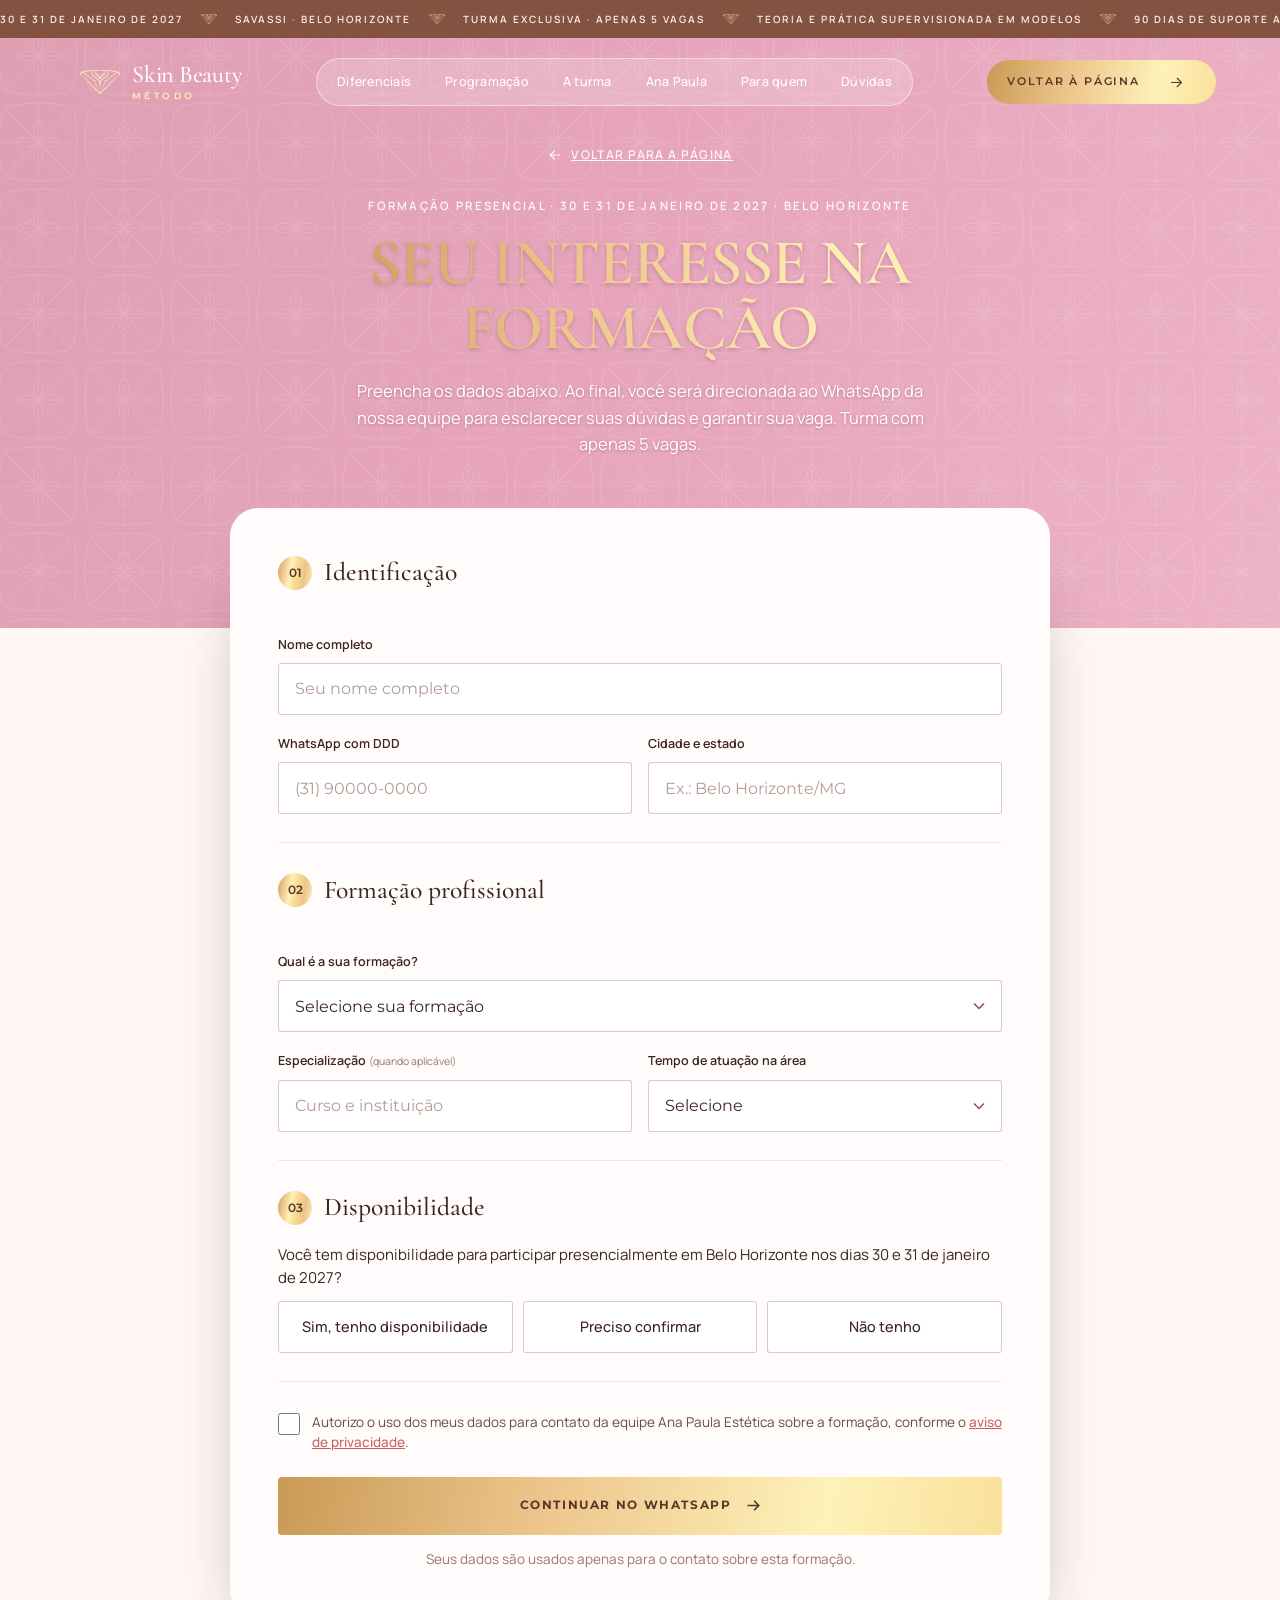
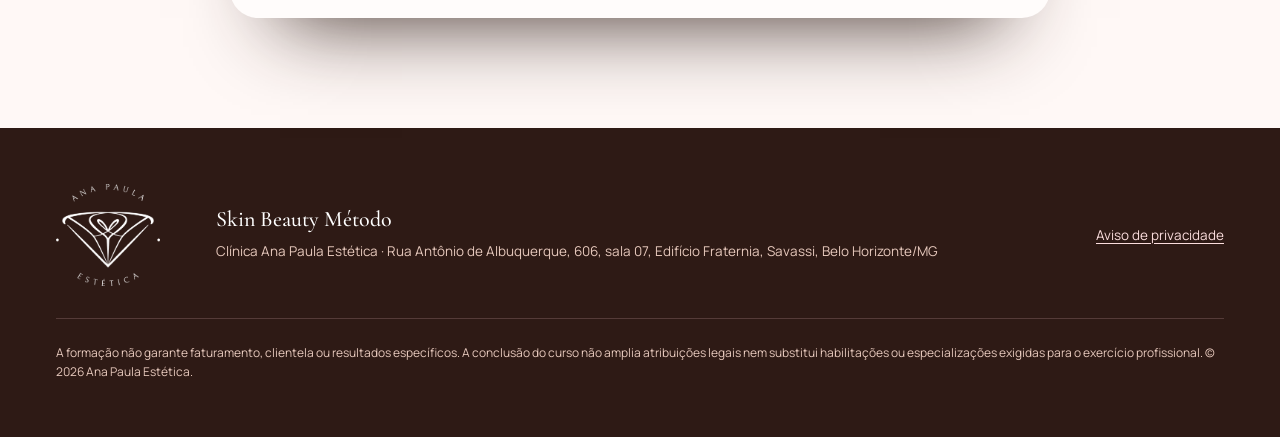
==== inscricao.html @ bd9d93e9 "Revisão da cliente: hero novo, seções reescritas, resultados antes/depois e página de inscrição Co-A" ====
<!DOCTYPE html>
<html lang="pt-BR">
<head>
<meta charset="utf-8">
<meta name="viewport" content="width=device-width, initial-scale=1">
<title>Seu interesse na formação | Skin Beauty Método</title>
<meta name="robots" content="noindex">
<meta name="description" content="Formação presencial em Belo Horizonte para profissionais habilitadas: raciocínio clínico e tratamentos personalizados de manchas íntimas. 30 e 31 de janeiro de 2027. Apenas 5 vagas.">
<meta name="theme-color" content="#F4BBC2">
<link rel="icon" href="assets/favicon.png">
<link rel="apple-touch-icon" href="assets/apple-touch-icon.png">
<meta property="og:type" content="website">
<meta property="og:url" content="https://skin-beauty-metodo.stayai.space/inscricao.html">
<meta property="og:title" content="Skin Beauty Método | Curso presencial de clareamento íntimo">
<meta property="og:description" content="Formação presencial para profissionais habilitadas: raciocínio clínico e tratamentos personalizados de manchas íntimas. 30 e 31 de janeiro de 2027, Savassi, BH. Apenas 5 vagas.">
<meta property="og:image" content="https://skin-beauty-metodo.stayai.space/assets/og-image.jpg">
<meta name="twitter:card" content="summary_large_image">
<link rel="preconnect" href="https://fonts.googleapis.com">
<link rel="preconnect" href="https://fonts.gstatic.com" crossorigin>
<link href="https://fonts.googleapis.com/css2?family=Cormorant+Garamond:ital,wght@0,400;0,500;0,600;1,400;1,500&family=Montserrat:wght@400;500;600&family=Manrope:wght@300;400;500;600&family=Pinyon+Script&display=swap" rel="stylesheet">
<style>
html,body{background:#FFF8F6}
:root{
  /* Paleta Dusty Rose (referência enviada) */
  --wine:#845240; --rosewood:#C96164; --rose:#ECA6AC; --blush:#FBDDDD;
  /* derivados claros e de texto */
  --petal:#FDEBEB; --silk:#FFF8F6; --paper:#FFFCFB; --ink:#3E2520; --text:#6A4A40; --muted:#9A7568;
  --line:rgba(132,82,64,.16);
  --gold:#F9E8AD; --gold2:#AB8851; --goldg:linear-gradient(100deg,#AB8851 0%,#E9D49B 45%,#F9E8AD 55%,#C3A267 100%);
  --sheen:linear-gradient(105deg,#ECA6AC 0%,#FBDDDD 38%,#FFF6F0 50%,#FBDDDD 62%,#ECA6AC 100%);
  /* nomes usados pelos blocos de formulário */
  --cocoa:var(--wine); --berry:var(--rosewood); --cream:var(--silk);
  --serif:"Cormorant Garamond","Cormorant",Georgia,serif;
  --sans:"Montserrat",system-ui,-apple-system,"Segoe UI",sans-serif;
  --ease:cubic-bezier(.22,1,.36,1);
  --diamond:url("assets/diamond.png"); --aplogobig:url("assets/ap-logo-big.png"); --sblogo:url("assets/sb-logo.png"); --aplogo:url("assets/ap-logo.png");
  --wrap:1200px; --gut:clamp(20px,5vw,56px); --bar:38px;
}
*{box-sizing:border-box;margin:0;padding:0}
html{scroll-behavior:smooth;-webkit-text-size-adjust:100%}
body{overflow-x:clip;font-family:var(--sans);font-size:16px;line-height:1.65;color:var(--text);-webkit-font-smoothing:antialiased}
img,svg{display:block;max-width:100%}img{height:auto}
a{color:inherit}
::selection{background:var(--blush);color:var(--ink)}
:focus-visible{outline:2px solid var(--rosewood);outline-offset:3px;border-radius:6px}
.wrap{width:100%;max-width:calc(var(--wrap) + var(--gut)*2);margin:0 auto;padding:0 var(--gut)}
section{position:relative;padding:clamp(76px,10vw,140px) 0}
.ic{width:22px;height:22px;fill:none;stroke:currentColor;stroke-width:1.5;stroke-linecap:round;stroke-linejoin:round;flex:none}

/* ——— Tipografia ——— */
.eyebrow{font-size:11.5px;font-weight:600;letter-spacing:.24em;text-transform:uppercase;color:var(--wine);display:inline-flex;align-items:center;gap:12px}
.eyebrow::before{content:"";width:22px;height:13px;background:var(--rose);-webkit-mask:var(--diamond) center/contain no-repeat;mask:var(--diamond) center/contain no-repeat}
h1,h2,h3{font-family:var(--serif);font-weight:500;color:var(--ink);letter-spacing:-.015em}
h2{font-size:clamp(34px,4.6vw,62px);line-height:1.03;margin-top:18px;text-wrap:balance}
h2 em,h1 em{font-style:italic;font-weight:400;color:var(--rosewood)}
h3{font-size:clamp(23px,2.2vw,28px);line-height:1.15}
.lead{font-size:clamp(17px,1.45vw,19px);line-height:1.6;max-width:40rem}
p+p{margin-top:1em}
.note{font-size:13.5px;line-height:1.6;color:var(--muted)}
.num{font-variant-numeric:lining-nums}
.label{font-size:11px;font-weight:600;letter-spacing:.22em;text-transform:uppercase;color:var(--muted)}

/* ——— Botões (com brilho de cetim passando) ——— */
.btn{position:relative;overflow:hidden;display:inline-flex;align-items:center;justify-content:center;gap:14px;min-height:58px;padding:8px 8px 8px 30px;border-radius:999px;border:0;cursor:pointer;isolation:isolate;
  font:600 13px/1.2 var(--sans);letter-spacing:.08em;text-transform:uppercase;text-decoration:none;color:#fff;background:linear-gradient(120deg,#845240,#94604C 55%,#845240);
  box-shadow:inset 0 1px 0 rgba(255,255,255,.25),0 14px 30px -12px rgba(132,82,64,.7);transition:transform .4s var(--ease),box-shadow .4s}
.btn::after{content:"";position:absolute;inset:0;z-index:-1;background:linear-gradient(105deg,transparent 35%,rgba(255,255,255,.38) 50%,transparent 65%);transform:translateX(-120%);animation:sweep 5.5s ease-in-out infinite}
@keyframes sweep{0%,55%{transform:translateX(-120%)}85%,100%{transform:translateX(120%)}}
.btn i{flex:none;width:42px;height:42px;border-radius:50%;background:rgba(255,255,255,.18);display:grid;place-items:center;transition:transform .45s var(--ease),background .3s}
.btn i svg{width:17px;height:17px;fill:none;stroke:currentColor;stroke-width:1.6;stroke-linecap:round;stroke-linejoin:round}
.btn:hover{transform:translateY(-3px);box-shadow:inset 0 1px 0 rgba(255,255,255,.25),0 22px 40px -14px rgba(132,82,64,.8)}
.btn:hover i{transform:translateX(4px) rotate(-45deg);background:rgba(255,255,255,.3)}
.btn:active{transform:scale(.98)}
.btn--light{background:linear-gradient(120deg,#FFF7F5,#FBE0E0);color:var(--wine);box-shadow:inset 0 1px 0 #fff,0 16px 34px -14px rgba(40,22,16,.7)}
.btn--light i{background:rgba(132,82,64,.12)}
.btn--ghost{background:transparent;color:var(--wine);box-shadow:inset 0 0 0 1px rgba(132,82,64,.45)}
.btn--ghost::after{display:none}
.btn--ghost i{background:rgba(132,82,64,.1)}
.btn--ghost:hover{background:var(--wine);color:#fff;box-shadow:0 18px 34px -14px rgba(132,82,64,.7)}
.cta-row{display:flex;flex-wrap:wrap;align-items:center;gap:16px 26px;margin-top:38px}
.cta-row .note{max-width:20rem}
@media(max-width:600px){.btn{letter-spacing:.05em;font-size:12px;text-align:left;padding-left:22px}.cta-row .btn{width:100%;justify-content:space-between}}

/* ——— Diamante da marca (máscara da versão aprovada) ——— */
.diamond{display:block;aspect-ratio:760/458;-webkit-mask:var(--diamond) center/contain no-repeat;mask:var(--diamond) center/contain no-repeat;background:currentColor}
.diamond--shine{background:var(--sheen) 100% 0/280% 100%;animation:shine 6s ease-in-out infinite}
@keyframes shine{0%,18%{background-position:100% 0}62%,100%{background-position:0 0}}
@keyframes spin{to{transform:rotate(360deg)}}

/* ——— Cortina de entrada ——— */
.curtain{position:fixed;inset:0;z-index:200;display:grid;place-items:center;background:linear-gradient(160deg,#8E5A47,#845240 60%,#6E4334);animation:curtain 1s var(--ease) .75s forwards;pointer-events:none}
.curtain::after{content:"";position:absolute;left:0;right:0;top:100%;height:14vh;background:linear-gradient(180deg,#6E4334,transparent)}
.curtain .diamond{width:120px;color:var(--blush);animation:pop .7s var(--ease) both}
@keyframes curtain{to{transform:translateY(-115%)}}
@keyframes pop{from{opacity:0;transform:scale(.7)}}

/* ——— Cabeçalho: faixa de anúncio + barra flutuante ——— */
.head{position:fixed;inset:0 0 auto 0;z-index:60;transition:transform .5s var(--ease)}
.head.is-stuck{transform:translateY(calc(-1*var(--bar)))}
.ticker{height:var(--bar);overflow:hidden;background:var(--wine);color:#FDEBEB;display:flex;align-items:center;font-size:10.5px;font-weight:600;letter-spacing:.22em;text-transform:uppercase;white-space:nowrap}
.ticker__track{display:flex;gap:0;animation:marq 38s linear infinite}
.ticker span{display:inline-flex;align-items:center;gap:18px;padding-right:18px}
.ticker span::after{content:"";width:16px;height:10px;background:var(--blush);-webkit-mask:var(--diamond) center/contain no-repeat;mask:var(--diamond) center/contain no-repeat}
@keyframes marq{to{transform:translateX(-50%)}}
.nav{padding:12px var(--gut) 0}
.nav__in{position:relative;display:flex;align-items:center;justify-content:space-between;gap:20px;height:66px;max-width:var(--wrap);margin:0 auto;padding:0 10px 0 22px;border-radius:999px;
  background:linear-gradient(180deg,rgba(255,255,255,.82),rgba(255,247,246,.66));backdrop-filter:blur(20px) saturate(1.4);-webkit-backdrop-filter:blur(20px) saturate(1.4);
  box-shadow:inset 0 1px 0 #fff,inset 0 0 0 1px rgba(240,190,194,.7),0 2px 4px rgba(132,82,64,.06),0 16px 30px -14px rgba(132,82,64,.32),0 44px 70px -36px rgba(132,82,64,.5)}
.nav__bar{position:absolute;left:34px;right:34px;bottom:0;height:2px;border-radius:2px;overflow:hidden}
.nav__bar i{display:block;height:100%;width:100%;transform:scaleX(var(--p,0));transform-origin:left;background:linear-gradient(90deg,var(--blush),var(--rosewood))}
.brand{display:flex;align-items:center;gap:12px;text-decoration:none;color:var(--wine)}
.brand .diamond{width:40px;color:var(--rosewood)}
.brand b{font:500 23px/1 var(--serif);letter-spacing:-.01em;display:block}
.brand small{font:600 8.5px/1 var(--sans);letter-spacing:.4em;text-transform:uppercase;display:block;margin-top:5px;color:var(--rosewood)}
.nav__links{display:flex;gap:4px;list-style:none}
.nav__links a{display:block;padding:9px 15px;border-radius:999px;font-size:13px;font-weight:500;text-decoration:none;color:var(--text);transition:background .3s,color .3s}
.nav__links a:hover{background:rgba(240,190,194,.4);color:var(--wine)}
.nav__links a.on{background:var(--wine);color:#fff}
.nav .btn{min-height:46px;padding:4px 4px 4px 22px;font-size:11.5px;box-shadow:none}
.nav .btn i{width:38px;height:38px}
@media(max-width:1120px){.nav__links{display:none}}
@media(max-width:560px){.nav .btn span{display:none}.nav .btn{padding:4px}.nav__in{height:60px;padding:0 8px 0 18px}}

/* navegação lateral por pontos */
.dots{position:fixed;right:22px;top:50%;z-index:55;transform:translateY(-50%);display:none;flex-direction:column;gap:14px;list-style:none}
.dots a{position:relative;display:block;width:10px;height:10px;border-radius:50%;background:rgba(255,255,255,.7);box-shadow:0 0 0 1px var(--rosewood);transition:transform .4s var(--ease),background .3s}
.dots a.on{background:var(--rosewood);transform:scale(1.5)}
.dots a span{position:absolute;right:22px;top:50%;transform:translate(8px,-50%);opacity:0;pointer-events:none;white-space:nowrap;padding:6px 12px;border-radius:999px;background:var(--wine);color:#fff;font-size:11px;font-weight:500;transition:opacity .3s,transform .3s var(--ease)}
.dots a:hover span,.dots a:focus-visible span{opacity:1;transform:translate(0,-50%)}
@media(min-width:1340px){.dots{display:flex}}

/* ——— HERO: cetim em movimento + portal ——— */
.hero{padding:0;overflow:hidden;background:linear-gradient(120deg,#FFF8F6 0%,#FBDDDD 60%,#FBDDDD 100%);isolation:isolate}
.silk{position:absolute;inset:0;width:100%;height:100%;z-index:-2}
.hero__veil{position:absolute;inset:0;z-index:-1;background:linear-gradient(90deg,rgba(255,248,246,.93) 0%,rgba(255,248,246,.74) 32%,rgba(255,248,246,.08) 58%,transparent 100%),linear-gradient(180deg,rgba(255,248,246,.5),transparent 30%)}
.hero__stage{position:relative;transform-origin:50% 30%;will-change:transform}
.hero__grid{min-height:max(100svh,700px);display:grid;grid-template-columns:minmax(0,1.08fr) minmax(0,.92fr);gap:clamp(24px,4vw,64px);align-items:center;padding-top:calc(var(--bar) + 88px);padding-bottom:112px}
.pill{display:inline-flex;align-items:center;gap:10px;height:38px;padding:0 16px 0 12px;border-radius:999px;background:rgba(255,255,255,.7);box-shadow:inset 0 0 0 1px rgba(240,190,194,.9),0 10px 24px -14px rgba(132,82,64,.5);font-size:11px;font-weight:600;letter-spacing:.18em;text-transform:uppercase;color:var(--wine);backdrop-filter:blur(8px);-webkit-backdrop-filter:blur(8px)}
.pill i{width:8px;height:8px;border-radius:50%;background:var(--rosewood);box-shadow:0 0 0 4px rgba(201,97,100,.22);animation:beat 2.4s ease-in-out infinite}
@keyframes beat{50%{box-shadow:0 0 0 8px rgba(201,97,100,0)}}
.hero h1{font-size:clamp(36px,min(4.3vw,6.4vh),62px);line-height:1;letter-spacing:-.028em;margin-top:clamp(14px,2.4vh,24px)}
.hero h1 span{display:block;overflow:hidden;padding-bottom:.1em}
.hero h1 span>b{display:block;font-weight:inherit}
.hero h1 em{background:linear-gradient(100deg,#845240 0%,#C96164 30%,#ECA6AC 50%,#C96164 70%,#845240 100%) 100% 0/260% 100%;-webkit-background-clip:text;background-clip:text;color:transparent;animation:shine 7s ease-in-out infinite;padding-right:.08em}
.hero .lead{margin-top:clamp(12px,2.2vh,22px);max-width:38rem;color:var(--text);font-size:clamp(16px,1.2vw,17.5px)}
.hero__meta{display:flex;flex-wrap:wrap;gap:8px 22px;margin-top:clamp(12px,2.2vh,22px);font-size:14px;font-weight:500;color:var(--ink)}
.hero__meta span{display:inline-flex;align-items:center;gap:9px}
.hero__meta .ic{width:18px;height:18px;color:var(--rosewood)}
.hero .cta-row{margin-top:clamp(16px,2.8vh,28px)}
@media(min-width:901px){.hero .cta-row{flex-direction:column;align-items:flex-start;gap:12px}.hero .cta-row .note{max-width:none;font-size:12.5px}}
@media(min-width:901px) and (max-height:800px){.hero .cta-row .note{display:none}}
@media(min-width:901px){.hero .btn{white-space:nowrap;flex:none}}
@media(min-width:901px) and (max-width:1180px){.facts li{padding:12px 12px;gap:8px}.facts .icw{display:none}}

.portal{position:relative;justify-self:center;width:clamp(250px,min(28vw,40vh),410px);aspect-ratio:1/1.4;margin-top:5%}
.portal__pill{position:absolute;inset:0;border-radius:999px;overflow:hidden;background:linear-gradient(160deg,#C96164,#845240);box-shadow:inset 0 0 0 1px rgba(255,255,255,.35),0 50px 80px -40px rgba(132,82,64,.85),0 0 0 10px rgba(255,255,255,.28)}
.portal__pill canvas{position:absolute;inset:0;width:100%;height:100%}
.portal__pill::after{content:"";position:absolute;inset:0;border-radius:inherit;background:linear-gradient(180deg,rgba(255,255,255,.16),transparent 30%,rgba(62,37,32,.35))}
.portal__ring{position:absolute;inset:-9%;border-radius:999px;border:1px solid rgba(132,82,64,.3)}
.portal__ring::before{content:"";position:absolute;inset:-5%;border-radius:999px;border:1px dashed rgba(132,82,64,.22)}
.portal__img{position:absolute;left:0;right:0;bottom:0;height:116%;border-radius:0 0 999px 999px;overflow:hidden}
.portal__img img{position:absolute;left:50%;bottom:0;width:104%;max-width:none;transform:translateX(-50%);filter:drop-shadow(0 18px 30px rgba(62,37,32,.35))}
.glass{position:absolute;z-index:3;border-radius:20px;padding:14px 18px;background:linear-gradient(150deg,rgba(255,255,255,.86),rgba(255,255,255,.58));backdrop-filter:blur(16px) saturate(1.3);-webkit-backdrop-filter:blur(16px) saturate(1.3);
  box-shadow:inset 0 1px 0 #fff,inset 0 0 0 1px rgba(255,255,255,.7),0 26px 44px -22px rgba(132,82,64,.6);color:var(--ink);animation:bob 7s ease-in-out infinite}
@keyframes bob{50%{transform:translateY(-10px)}}
.glass--years{left:-27%;top:30%;display:flex;align-items:center;gap:14px}
.glass--years b{font:400 46px/.8 var(--serif);color:var(--rosewood)}
.glass--years small{display:block;font-size:11px;line-height:1.35;font-weight:500;color:var(--text);max-width:7.5rem}
.glass--seats{right:-24%;bottom:14%;animation-delay:-3.5s}
.glass--seats small{display:block;font-size:10px;font-weight:600;letter-spacing:.2em;text-transform:uppercase;color:var(--rosewood)}
.glass--seats b{display:block;font:500 22px/1.1 var(--serif);margin-top:4px}
.seats{display:flex;gap:6px;margin-top:10px}
.seats i{width:22px;height:22px;border-radius:50%;background:linear-gradient(140deg,#FBDDDD,#ECA6AC);box-shadow:inset 0 0 0 2px #fff}
.badge{position:absolute;z-index:3;right:-13%;top:3%;width:118px;height:118px;display:grid;place-items:center;border-radius:50%;background:rgba(255,255,255,.72);backdrop-filter:blur(10px);-webkit-backdrop-filter:blur(10px);box-shadow:inset 0 0 0 1px #fff,0 20px 36px -18px rgba(132,82,64,.6)}
.badge svg{position:absolute;inset:6px;width:calc(100% - 12px);height:calc(100% - 12px);animation:spin 22s linear infinite;overflow:visible}
.badge text{font:600 9.6px var(--sans);letter-spacing:.24em;text-transform:uppercase;fill:var(--wine)}
.badge .diamond{width:44px}

.facts{position:absolute;left:0;right:0;bottom:26px;z-index:4}
.facts ul{list-style:none;display:grid;grid-template-columns:1.25fr 1.1fr 1fr 1fr 1fr;border-radius:26px;background:linear-gradient(180deg,rgba(255,255,255,.8),rgba(255,250,249,.62));backdrop-filter:blur(18px);-webkit-backdrop-filter:blur(18px);
  box-shadow:inset 0 1px 0 #fff,inset 0 0 0 1px rgba(255,255,255,.75),0 30px 60px -30px rgba(132,82,64,.55)}
.facts li{display:flex;align-items:center;gap:12px;padding:14px 18px;font-size:12.5px;line-height:1.35;color:var(--text)}
.facts li b{display:block;font-size:13.5px;font-weight:600;color:var(--ink)}
.facts li+li{border-left:1px solid var(--line)}
.facts .icw{flex:none;width:40px;height:40px;border-radius:50%;display:grid;place-items:center;background:linear-gradient(140deg,#FDEBEB,#FBDDDD);color:var(--wine)}
.scrollcue{position:absolute;left:50%;bottom:6px;z-index:4;width:1px;height:22px;background:linear-gradient(180deg,var(--rosewood),transparent);animation:cue 2.2s ease-in-out infinite}
@keyframes cue{0%{transform:scaleY(0);transform-origin:top}50%{transform:scaleY(1);transform-origin:top}51%{transform-origin:bottom}100%{transform:scaleY(0);transform-origin:bottom}}

@media(min-width:901px) and (min-height:700px){.hero{position:sticky;top:0;height:100svh}.hero__stage,.hero__grid{height:100%;min-height:0}}
@media(max-width:900px){
  .hero__veil{background:linear-gradient(180deg,rgba(255,248,246,.25) 0%,rgba(255,248,246,.6) 46%,rgba(255,248,246,.94) 62%)}
  .hero__grid{min-height:0;grid-template-columns:1fr;padding-top:calc(var(--bar) + 124px);padding-bottom:40px;gap:44px}
  .portal{order:-1;width:min(62vw,300px);margin-top:0}
  .glass--years{left:-26%;top:38%;padding:10px 14px}.glass--years b{font-size:34px}.glass--years small{font-size:10px;max-width:5.6rem}
  .glass--seats{right:-24%;bottom:10%;padding:10px 14px}.glass--seats b{font-size:17px}.seats i{width:16px;height:16px}
  .badge{width:84px;height:84px;right:-22%;top:-2%}.badge text{font-size:11px}.badge .diamond{width:30px}
  .facts{position:relative;bottom:auto;padding-bottom:36px}
  .facts ul{grid-template-columns:1fr 1fr}
  .facts li{padding:14px 12px;gap:10px;font-size:12px}.facts li+li{border-left:0}.facts li:last-child{grid-column:1/-1;border-left:0!important}
  .facts li:nth-child(even){border-left:1px solid var(--line)}.facts li:nth-child(n+3){border-top:1px solid var(--line)}
  .facts .icw{width:36px;height:36px}.facts .ic{width:18px;height:18px}
  .scrollcue{display:none}
}

/* ——— Folha que desliza sobre a hero ——— */
.sheet{overflow-x:clip;position:relative;z-index:2;background:var(--paper);border-radius:clamp(28px,4vw,56px) clamp(28px,4vw,56px) 0 0;box-shadow:0 -34px 80px -20px rgba(132,82,64,.35)}
.sheet::before{content:"";position:absolute;left:50%;top:14px;width:54px;height:4px;border-radius:4px;background:var(--blush);transform:translateX(-50%)}

/* ——— Dobras: ondas, arco, diagonal, faixa ——— */
.fold{position:absolute;left:0;right:0;bottom:calc(100% - 1px);width:100%;height:clamp(50px,8vw,120px);pointer-events:none}
.fold path:first-child{opacity:.45}
.arch{border-radius:50% 50% 0 0/clamp(56px,9vw,150px) clamp(56px,9vw,150px) 0 0;margin-top:calc(-1*clamp(56px,9vw,150px));padding-top:calc(clamp(76px,10vw,140px) + clamp(20px,4vw,60px))}
.pre-arch{padding-bottom:calc(clamp(76px,10vw,140px) + clamp(56px,9vw,150px))}
.slant{clip-path:polygon(0 clamp(36px,6vw,96px),100% 0,100% 100%,0 100%);margin-top:calc(-1*clamp(36px,6vw,96px));padding-top:calc(clamp(76px,10vw,140px) + clamp(36px,6vw,96px))}
.pre-slant{padding-bottom:calc(clamp(76px,10vw,140px) + clamp(36px,6vw,96px))}
.band{padding:clamp(22px,3vw,36px) 0;overflow:hidden;background:var(--blush);color:var(--wine)}
.band__track{display:flex;width:max-content;animation:marq 46s linear infinite}
.band span{display:inline-flex;align-items:center;gap:clamp(24px,3vw,48px);padding-right:clamp(24px,3vw,48px);font:italic 400 clamp(34px,5vw,72px)/1 var(--serif);white-space:nowrap}
.band span:nth-child(even){color:transparent;-webkit-text-stroke:1px var(--wine)}
.band span::after{content:"";width:.7em;aspect-ratio:760/458;background:var(--rosewood);-webkit-mask:var(--diamond) center/contain no-repeat;mask:var(--diamond) center/contain no-repeat}

.head2{display:grid;grid-template-columns:1.1fr .9fr;gap:clamp(24px,5vw,72px);align-items:end;margin-bottom:clamp(40px,5vw,64px)}
@media(max-width:860px){.head2{grid-template-columns:1fr}}

/* ——— 01 Dificuldade ——— */
.pain{padding-top:clamp(84px,10vw,150px)}
.split{display:grid;grid-template-columns:minmax(0,.88fr) minmax(0,1.12fr);gap:clamp(36px,6vw,96px);align-items:start}
.split__sticky{position:sticky;top:118px}
.doubts{list-style:none;display:grid;gap:12px;margin-top:28px}
.doubts li{display:grid;grid-template-columns:54px 1fr;gap:18px;align-items:center;padding:18px 22px 18px 18px;border-radius:22px;background:var(--silk);border:1px solid transparent;font-size:16.5px;line-height:1.45;color:var(--ink);transition:transform .5s var(--ease),background .4s,border-color .4s,box-shadow .5s}
.doubts li:hover{transform:translateX(10px);background:#fff;border-color:var(--blush);box-shadow:0 24px 40px -28px rgba(132,82,64,.6)}
.doubts .icw{width:54px;height:54px;border-radius:18px;display:grid;place-items:center;background:linear-gradient(140deg,#FDEBEB,#FBDDDD);color:var(--wine);transition:transform .5s var(--ease),background .4s,color .4s}
.doubts li:hover .icw{transform:rotate(-8deg) scale(1.06);background:linear-gradient(140deg,#C96164,#845240);color:#fff}
.callout{position:relative;overflow:hidden;margin-top:28px;padding:34px 34px 36px;border-radius:28px;background:linear-gradient(140deg,#8E5A47,#845240);color:#FDEBEB}
.callout::after{content:"";position:absolute;right:-60px;bottom:-50px;width:300px;aspect-ratio:760/458;background:#fff;opacity:.08;-webkit-mask:var(--diamond) center/contain no-repeat;mask:var(--diamond) center/contain no-repeat}
.callout strong{display:block;font:italic 400 clamp(22px,2.2vw,28px)/1.25 var(--serif);color:#fff;margin-top:12px}
@media(max-width:900px){.split{grid-template-columns:1fr}.split__sticky{position:static}.doubts li{grid-template-columns:46px 1fr;gap:14px;padding:14px 16px 14px 14px;font-size:15.5px}.doubts .icw{width:46px;height:46px;border-radius:15px}}

/* ——— 02 Oportunidades: slider ——— */
.opp{background:var(--petal);color:var(--text)}
.opp .fold{color:var(--petal)}
.slider{position:relative}
.slider__rail{display:flex;gap:20px;overflow-x:auto;scroll-snap-type:x mandatory;scrollbar-width:none;padding:10px var(--gut) 40px;margin:0 calc(-1*var(--gut));cursor:grab;scroll-padding-left:var(--gut)}
.slider__rail::-webkit-scrollbar{display:none}
.slider__rail.drag{cursor:grabbing;scroll-snap-type:none;scroll-behavior:auto}
.slide{position:relative;flex:0 0 clamp(280px,31vw,384px);min-height:400px;scroll-snap-align:start;display:flex;flex-direction:column;padding:30px 30px 34px;border-radius:32px;background:#fff;overflow:hidden;
  box-shadow:inset 0 0 0 1px rgba(240,190,194,.6),0 30px 50px -36px rgba(132,82,64,.6);transition:transform .6s var(--ease),box-shadow .6s;--x:50%;--y:0%}
.slide::before{content:"";position:absolute;inset:0;background:radial-gradient(340px circle at var(--x) var(--y),rgba(240,190,194,.5),transparent 60%);opacity:0;transition:opacity .4s}
.slide:hover{transform:translateY(-10px);box-shadow:inset 0 0 0 1px var(--rose),0 40px 60px -34px rgba(132,82,64,.7)}
.slide:hover::before{opacity:1}
.slide>*{position:relative}
.slide .n{position:absolute;right:22px;top:6px;font:italic 400 110px/1 var(--serif);color:var(--petal);transition:color .5s}
.slide:hover .n{color:var(--blush)}
.slide .icw{width:64px;height:64px;border-radius:22px;display:grid;place-items:center;background:linear-gradient(140deg,#C96164,#845240);color:#fff;box-shadow:0 16px 26px -14px rgba(132,82,64,.8)}
.slide .icw .ic{width:28px;height:28px}
.slide h3{margin-top:auto;padding-top:60px;font-size:clamp(25px,2.3vw,30px)}
.slide p{margin-top:12px;font-size:15px}
.slide--end{background:linear-gradient(150deg,#C96164,#845240);color:#FDEBEB;justify-content:center;box-shadow:0 30px 50px -30px rgba(132,82,64,.8)}
.slide--end h3{color:#fff;margin-top:0;padding-top:0;font-style:italic;font-weight:400;font-size:clamp(27px,2.5vw,33px)}
.slide--end .btn{margin-top:26px;align-self:flex-start}
.slider__ui{display:flex;align-items:center;gap:22px;margin-top:4px}
.slider__prog{flex:1;height:2px;background:rgba(132,82,64,.16);border-radius:2px;overflow:hidden}
.slider__prog i{display:block;height:100%;width:100%;background:var(--wine);transform-origin:left;transform:scaleX(var(--p,.2));transition:transform .3s}
.slider__btn{width:54px;height:54px;border-radius:50%;border:1px solid rgba(132,82,64,.4);background:transparent;color:var(--wine);display:grid;place-items:center;cursor:pointer;transition:all .35s var(--ease)}
.slider__btn:hover{background:var(--wine);color:#fff;transform:scale(1.06)}
.slider__btn[disabled]{opacity:.3;pointer-events:none}
.slider__btn--prev svg{transform:rotate(180deg)}
.disclaimer{margin-top:44px;display:grid;grid-template-columns:auto 1fr;gap:20px 40px;align-items:center;padding-top:32px;border-top:1px solid rgba(132,82,64,.22)}
.disclaimer strong{font:italic 400 clamp(21px,2.1vw,26px)/1.25 var(--serif);color:var(--ink);max-width:22rem}
@media(max-width:900px){.disclaimer{grid-template-columns:1fr}.slide{min-height:360px}}

/* ——— 03 Método ——— */
.dark{background:var(--wine);color:#F7E4DC}
.dark h2,.dark h3{color:#fff}
.dark h2 em{color:var(--blush)}
.dark .eyebrow{color:var(--blush)}
.dark .eyebrow::before{background:var(--blush)}
.dark .note{color:#E6C8BC}
.method{overflow:hidden;background:radial-gradient(70% 60% at 50% 0%,#94604C,transparent 70%),var(--wine);text-align:center}
.method__wm{position:absolute;left:50%;top:54%;width:min(980px,130vw);transform:translate(-50%,-50%);color:#fff;opacity:.05;pointer-events:none}
.method__in{position:relative;max-width:900px;margin:0 auto}
.orbit{position:relative;width:150px;height:150px;margin:0 auto 34px;display:grid;place-items:center}
.orbit svg{position:absolute;inset:0;width:100%;height:100%;animation:spin 24s linear infinite;overflow:visible}
.orbit text{font:600 10px var(--sans);letter-spacing:.3em;text-transform:uppercase;fill:var(--blush)}
.orbit .diamond{width:66px}
.method .lead{margin:26px auto 0;color:#F7E4DC}
.trio{display:grid;grid-template-columns:repeat(3,1fr);gap:16px;margin-top:56px;text-align:left}
.trio article{padding:28px 26px 30px;border-radius:26px;background:linear-gradient(160deg,rgba(255,255,255,.14),rgba(255,255,255,.04));box-shadow:inset 0 1px 0 rgba(255,255,255,.3),inset 0 0 0 1px rgba(255,255,255,.12);transition:transform .6s var(--ease),background .5s}
.trio article:hover{transform:translateY(-8px);background:linear-gradient(160deg,rgba(255,255,255,.22),rgba(255,255,255,.07))}
.trio .icw{width:52px;height:52px;border-radius:50%;display:grid;place-items:center;background:var(--blush);color:var(--wine);margin-bottom:22px}
.trio p{font-size:15.5px;margin:0}
.method .cta-row{justify-content:center}
@media(max-width:820px){.trio{grid-template-columns:1fr}}

/* ——— 04 Programação: abas com passagem de slide ——— */
.tabs{position:relative;display:inline-grid;grid-template-columns:1fr 1fr;padding:6px;border-radius:999px;background:var(--petal);box-shadow:inset 0 0 0 1px rgba(240,190,194,.8)}
.tabs::before{content:"";position:absolute;top:6px;bottom:6px;left:6px;width:calc(50% - 6px);border-radius:999px;background:linear-gradient(120deg,#8E5A47,#845240);box-shadow:0 12px 22px -10px rgba(132,82,64,.8);transition:transform .6s var(--ease)}
.tabs[data-on="1"]::before{transform:translateX(100%)}
.tabs button{position:relative;z-index:1;border:0;background:none;cursor:pointer;padding:13px 30px;border-radius:999px;font:600 12px var(--sans);letter-spacing:.14em;text-transform:uppercase;color:var(--wine);transition:color .4s;white-space:nowrap}
.tabs button small{display:block;margin-top:3px;font-size:10.5px;font-weight:500;letter-spacing:.06em;text-transform:none;opacity:.8}
.tabs button[aria-selected=true]{color:#fff}
.days{margin-top:34px;display:grid}
.day{grid-area:1/1;display:grid;grid-template-columns:minmax(0,.8fr) minmax(0,1.2fr);gap:clamp(24px,4vw,64px);padding:clamp(26px,4vw,56px);border-radius:36px;background:var(--silk);box-shadow:inset 0 0 0 1px rgba(240,190,194,.7);overflow:hidden;position:relative}
.day::after{content:"";position:absolute;right:-90px;bottom:-70px;width:460px;aspect-ratio:760/458;background:var(--rose);opacity:.1;-webkit-mask:var(--diamond) center/contain no-repeat;mask:var(--diamond) center/contain no-repeat;pointer-events:none}
.js .day:not(.on){display:none}
.js .day.on{animation:slideIn .8s var(--ease) both}
.js .day.on.back{animation-name:slideInBack}
.js .day.on .list li{animation:rise .7s var(--ease) both;animation-delay:calc(.12s + var(--k)*.05s)}
@keyframes slideIn{from{opacity:0;transform:translateX(70px);clip-path:inset(0 0 0 40% round 36px)}to{opacity:1;transform:none;clip-path:inset(0 round 36px)}}
@keyframes slideInBack{from{opacity:0;transform:translateX(-70px);clip-path:inset(0 40% 0 0 round 36px)}to{opacity:1;transform:none;clip-path:inset(0 round 36px)}}
@keyframes rise{from{opacity:0;transform:translateY(16px)}}
.day__num{font:italic 400 clamp(110px,13vw,190px)/.74 var(--serif);background:linear-gradient(140deg,#FBDDDD,#C96164);-webkit-background-clip:text;background-clip:text;color:transparent;letter-spacing:-.04em;padding-right:.1em}
.day__date{margin-top:26px;display:inline-flex;align-items:center;gap:10px;font-size:11.5px;font-weight:600;letter-spacing:.2em;text-transform:uppercase;color:var(--rosewood)}
.day h3{margin-top:14px;font-size:clamp(27px,2.8vw,37px)}
.day__side>p{margin-top:14px;font-size:15.5px}
.day__main{position:relative;z-index:1}
.list{list-style:none;margin-top:12px;display:grid;gap:8px}
.list li{display:grid;grid-template-columns:30px 1fr;gap:12px;align-items:center;padding:12px 16px 12px 12px;border-radius:16px;background:#fff;font-size:15px;line-height:1.4;color:var(--ink);box-shadow:inset 0 0 0 1px rgba(240,190,194,.55);transition:transform .4s var(--ease)}
.list li:hover{transform:translateX(6px)}
.list li::before{content:"";width:30px;height:30px;border-radius:50%;background:var(--petal) var(--chk) center/14px no-repeat;--chk:url("data:image/svg+xml,%3Csvg xmlns='http://www.w3.org/2000/svg' viewBox='0 0 24 24' fill='none' stroke='%23845240' stroke-width='2.4' stroke-linecap='round' stroke-linejoin='round'%3E%3Cpath d='M5 12.5l4.5 4.5L19 7.5'/%3E%3C/svg%3E")}
.special{margin-top:22px;display:grid;grid-template-columns:52px 1fr;gap:18px;align-items:start;padding:22px 24px;border-radius:22px;background:linear-gradient(140deg,#8E5A47,#845240);color:#F7E4DC;font-size:14.5px}
.special .icw{width:52px;height:52px;border-radius:50%;display:grid;place-items:center;background:var(--blush);color:var(--wine)}
.special b{display:block;font-size:10.5px;letter-spacing:.22em;text-transform:uppercase;color:var(--blush);margin-bottom:8px}
.special strong{color:#fff;font-weight:600}
.after{position:relative;z-index:1;margin-top:26px;font:italic 400 clamp(20px,2vw,25px)/1.35 var(--serif);color:var(--ink)}
@media(max-width:900px){.day{grid-template-columns:1fr}.tabs{display:grid;width:100%}.tabs button{padding:12px 10px}}

/* ——— 05 Turma de 5 + incluso ——— */
.five{background:var(--petal)}
.five__grid{display:grid;grid-template-columns:minmax(0,.86fr) minmax(0,1.14fr);gap:clamp(32px,6vw,96px);align-items:center}
.chairs{position:relative;aspect-ratio:1;width:100%;max-width:430px;display:grid;place-items:center;--R:clamp(112px,13.2vw,168px)}
.chairs::before{content:"";position:absolute;inset:0;border-radius:50%;background:radial-gradient(circle,#fff 0%,rgba(255,255,255,.5) 55%,transparent 70%)}
.chairs::after{content:"";position:absolute;inset:8%;border-radius:50%;border:1px dashed rgba(132,82,64,.35);animation:spin 70s linear infinite}
.chairs b{position:relative;margin-top:14%;font:italic 400 clamp(150px,17vw,230px)/.8 var(--serif);background:linear-gradient(150deg,#ECA6AC,#845240);-webkit-background-clip:text;background-clip:text;color:transparent;padding:0 .08em .06em 0}
.chairs i{position:absolute;left:50%;top:50%;width:54px;height:54px;margin:-27px;border-radius:50%;display:grid;place-items:center;background:#fff;color:var(--rosewood);box-shadow:inset 0 0 0 1px var(--blush),0 16px 26px -14px rgba(132,82,64,.7);
  transform:rotate(calc(var(--a)*1deg)) translateY(calc(var(--R)*-1)) rotate(calc(var(--a)*-1deg))}
.chairs i:nth-of-type(1){--a:-84}.chairs i:nth-of-type(2){--a:-42}.chairs i:nth-of-type(3){--a:0}.chairs i:nth-of-type(4){--a:42}.chairs i:nth-of-type(5){--a:84}
.js .chairs i{opacity:0;scale:.4;transition:opacity .6s var(--ease),scale .8s var(--ease);transition-delay:calc(.3s + var(--k)*.14s)}
.js .rv.in .chairs i,.js .chairs.in i{opacity:1;scale:1}
.incl{margin-top:clamp(56px,7vw,96px)}
.tiles{list-style:none;display:grid;grid-template-columns:repeat(5,1fr);gap:14px;margin-top:30px}
.tiles li{position:relative;padding:22px 20px 24px;border-radius:24px;background:#fff;font-size:14.5px;line-height:1.45;color:var(--ink);box-shadow:inset 0 0 0 1px rgba(240,190,194,.6);transition:transform .5s var(--ease),box-shadow .5s,background .5s,color .4s}
.tiles li:hover{transform:translateY(-8px) rotate(-1deg);background:linear-gradient(150deg,#C96164,#845240);color:#fff;box-shadow:0 30px 44px -28px rgba(132,82,64,.9)}
.tiles .icw{width:48px;height:48px;border-radius:16px;display:grid;place-items:center;background:var(--petal);color:var(--wine);margin-bottom:18px;transition:background .4s,color .4s}
.tiles li:hover .icw{background:rgba(255,255,255,.2);color:#fff}
.tiles li.wide{grid-column:span 2}
@media(max-width:1080px){.tiles{grid-template-columns:repeat(3,1fr)}}
@media(max-width:860px){.five__grid{grid-template-columns:1fr}.chairs{max-width:300px;margin:0 auto;--R:118px}.chairs i{width:46px;height:46px;margin:-23px}.tiles{grid-template-columns:1fr 1fr}.tiles li{padding:18px 16px 20px;font-size:13.5px}}

/* ——— 06 Docente ——— */
.teacher .fold{color:var(--paper)}
.teacher{background:var(--paper)}
.teacher__grid{display:grid;grid-template-columns:minmax(0,.9fr) minmax(0,1.1fr);gap:clamp(36px,6vw,96px);align-items:center}
.frame{position:relative;width:100%;max-width:470px;aspect-ratio:1/1.12}
.frame__bg{position:absolute;inset:8% 9% 0;border-radius:999px 999px 32px 32px;overflow:hidden;background:linear-gradient(165deg,#FBDDDD 0%,#ECA6AC 60%,#C96164 100%);box-shadow:0 50px 70px -44px rgba(132,82,64,.9)}
.frame__bg::after{content:"";position:absolute;inset:0;background:var(--sheen) 100% 0/300% 100%;opacity:.35;mix-blend-mode:soft-light;animation:shine 9s ease-in-out infinite}
.frame__ring{position:absolute;inset:2% 3% -4%;border-radius:999px 999px 40px 40px;border:1px solid rgba(132,82,64,.3)}
.frame img{position:absolute;left:50%;bottom:0;width:112%;max-width:none;transform:translateX(-50%);-webkit-mask:linear-gradient(180deg,#000 82%,transparent 100%);mask:linear-gradient(180deg,#000 82%,transparent 100%);filter:drop-shadow(0 20px 26px rgba(62,37,32,.3))}
.frame .glass{left:-6%;bottom:9%;display:flex;align-items:center;gap:12px;animation-delay:-2s}
.frame .glass .diamond{width:34px}
.frame .glass b{display:block;font:500 18px/1.1 var(--serif)}
.frame .glass small{display:block;margin-top:4px;font-size:9.5px;font-weight:600;letter-spacing:.18em;text-transform:uppercase;color:var(--rosewood)}
.role{margin-top:14px;font-size:12px;font-weight:600;letter-spacing:.2em;text-transform:uppercase;color:var(--muted)}
.teacher .lead{margin-top:26px}
.teacher__body{margin-top:18px;max-width:40rem}
.stats{display:flex;gap:16px;margin-top:34px}
.stats div{flex:1;padding:24px 24px 22px;border-radius:24px;background:var(--silk);box-shadow:inset 0 0 0 1px rgba(240,190,194,.7)}
.stats b{display:block;font:400 clamp(48px,5.2vw,70px)/.85 var(--serif);color:var(--rosewood);letter-spacing:-.02em}
.stats div>span{display:block;margin-top:12px;font-size:12.5px;line-height:1.45;color:var(--muted)}
.sign{margin-top:30px;font:italic 400 clamp(22px,2.2vw,28px)/1.25 var(--serif);color:var(--ink)}
@media(max-width:900px){.teacher__grid{grid-template-columns:1fr}.frame{max-width:340px;margin:0 auto}}

/* ——— 07 Resultados ——— */
.proof{background:linear-gradient(180deg,var(--silk),var(--petal))}
.proof__grid{display:grid;grid-template-columns:repeat(3,1fr);gap:16px}
.slot{position:relative;border-radius:28px;overflow:hidden;aspect-ratio:4/5;background:linear-gradient(160deg,#FBE0E0,#FBDDDD 60%,#ECA6AC);transition:transform .6s var(--ease)}
.slot:nth-child(2){margin-top:36px}
.slot:hover{transform:scale(1.02)}
.slot>img,.slot>video{position:absolute;inset:0;width:100%;height:100%;object-fit:cover;z-index:2}
.slot__ph{position:absolute;inset:0;display:grid;place-content:center;justify-items:center;gap:16px;text-align:center;padding:24px;color:var(--wine);font-size:10.5px;font-weight:600;letter-spacing:.2em;text-transform:uppercase}
.slot__ph::before{content:"";position:absolute;inset:14px;border:1px dashed rgba(255,255,255,.85);border-radius:18px}
.slot__ph .diamond{width:84px;color:#fff}
.quotes{display:grid;grid-template-columns:repeat(2,1fr);gap:16px;margin-top:16px}
.quote{border-radius:28px;background:#fff;box-shadow:inset 0 0 0 1px rgba(240,190,194,.7);padding:30px 32px;min-height:170px;display:flex;flex-direction:column;justify-content:space-between;gap:20px}
.quote::before{content:"“";font:400 80px/.6 var(--serif);color:var(--blush);height:34px}
.quote p{font-size:10.5px;font-weight:600;letter-spacing:.2em;text-transform:uppercase;color:var(--rosewood)}
.proof .note{margin-top:28px;max-width:52rem}
@media(max-width:760px){.proof__grid{grid-template-columns:1fr 1fr}.slot:nth-child(2){margin-top:0}.proof__grid .slot:last-child{grid-column:1/-1;aspect-ratio:16/10}.quotes{grid-template-columns:1fr}}

/* ——— 08 Para quem ——— */
.who{background:var(--paper)}
.profiles{list-style:none;display:grid;grid-template-columns:repeat(5,1fr);gap:14px}
.profiles li{position:relative;overflow:hidden;padding:26px 22px 28px;border-radius:28px;background:var(--silk);box-shadow:inset 0 0 0 1px rgba(240,190,194,.7);font:500 clamp(19px,1.7vw,22px)/1.2 var(--serif);color:var(--ink);min-height:230px;display:flex;flex-direction:column;justify-content:space-between;gap:28px;transition:transform .6s var(--ease),background .5s,color .4s,box-shadow .5s}
.profiles li:hover{transform:translateY(-10px);background:linear-gradient(160deg,#C96164,#845240);color:#fff;box-shadow:0 34px 50px -30px rgba(132,82,64,.9)}
.profiles .icw{width:54px;height:54px;border-radius:50%;display:grid;place-items:center;background:#fff;color:var(--rosewood);box-shadow:inset 0 0 0 1px var(--blush)}
.profiles small{display:block;margin-top:8px;font:500 12.5px/1.4 var(--sans);color:var(--muted);transition:color .4s}
.profiles li:hover small{color:#F7E4DC}
.rules{display:grid;grid-template-columns:repeat(3,1fr);gap:14px;margin-top:16px}
.rule{padding:22px 24px;border-radius:22px;border:1px dashed rgba(132,82,64,.3);font-size:14px;line-height:1.6;margin:0!important}
.rule b{display:block;margin-bottom:6px;color:var(--wine);font-weight:600;font-size:11px;letter-spacing:.18em;text-transform:uppercase}
@media(max-width:1080px){.profiles{grid-template-columns:repeat(3,1fr)}.rules{grid-template-columns:1fr}}
@media(max-width:640px){.profiles{grid-template-columns:1fr 1fr}.profiles li{min-height:190px;padding:20px 16px}}

/* ——— 09 Próximo passo ——— */
.next{background:radial-gradient(80% 90% at 80% 0%,#ECA6AC,transparent 70%),linear-gradient(140deg,#C96164,#845240);color:#FDEBEB;overflow:hidden}
.next h2{color:#fff}.next h2 em{color:var(--blush)}
.next .eyebrow{color:#fff}.next .eyebrow::before{background:#fff}
.next .lead{color:#FDEBEB}
.info{display:grid;grid-template-columns:repeat(4,1fr);gap:14px;margin-top:clamp(36px,5vw,56px)}
.info div{padding:26px 24px;border-radius:26px;background:linear-gradient(160deg,rgba(255,255,255,.2),rgba(255,255,255,.06));box-shadow:inset 0 1px 0 rgba(255,255,255,.4),inset 0 0 0 1px rgba(255,255,255,.16);backdrop-filter:blur(8px);-webkit-backdrop-filter:blur(8px);transition:transform .5s var(--ease)}
.info div:hover{transform:translateY(-6px)}
.info .icw{width:46px;height:46px;border-radius:50%;display:grid;place-items:center;background:#fff;color:var(--wine);margin-bottom:22px}
.info dt{font-size:10.5px;font-weight:600;letter-spacing:.24em;text-transform:uppercase;color:var(--blush);margin-bottom:10px}
.info dd{font:500 clamp(19px,1.8vw,23px)/1.25 var(--serif);color:#fff}
.info dd small{display:block;margin-top:8px;font:400 13px/1.5 var(--sans);color:#F7E4DC}
@media(max-width:980px){.info{grid-template-columns:1fr 1fr}}
@media(max-width:520px){.info{grid-template-columns:1fr}}

/* ——— 10 FAQ ——— */
.faq{background:var(--paper)}
.faq__grid{display:grid;grid-template-columns:minmax(0,.7fr) minmax(0,1.3fr);gap:clamp(32px,6vw,96px);align-items:start}
.faq details{border-radius:22px;background:var(--silk);box-shadow:inset 0 0 0 1px rgba(240,190,194,.6);margin-bottom:10px;transition:background .4s,box-shadow .4s}
.faq details[open]{background:#fff;box-shadow:inset 0 0 0 1px var(--rose),0 26px 40px -30px rgba(132,82,64,.6)}
.faq summary{list-style:none;cursor:pointer;display:flex;justify-content:space-between;align-items:center;gap:20px;padding:20px 20px 20px 26px;font:500 clamp(19px,1.9vw,23px)/1.25 var(--serif);color:var(--ink)}
.faq summary::-webkit-details-marker{display:none}
.faq summary::after{content:"";flex:none;width:38px;height:38px;border-radius:50%;background:
  linear-gradient(var(--wine),var(--wine)) center/12px 1.5px no-repeat,linear-gradient(var(--wine),var(--wine)) center/1.5px 12px no-repeat,var(--petal);transition:transform .5s var(--ease),background-color .3s}
.faq details[open] summary::after{transform:rotate(135deg);background-color:var(--blush)}
.faq details p{padding:0 70px 24px 26px;font-size:15.5px;max-width:46rem}
.faq details[open] p{animation:rise .6s var(--ease) both}
@media(max-width:860px){.faq__grid{grid-template-columns:1fr}.faq details p{padding-right:26px}}

/* ——— 11 Candidatura ——— */
.apply{overflow:hidden;background:linear-gradient(180deg,#8E5A47,var(--wine) 40%),var(--wine)}
.apply__wm{position:absolute;right:-200px;top:-40px;width:min(760px,110vw);color:#fff;opacity:.05;pointer-events:none}
.apply__grid{position:relative;display:grid;grid-template-columns:minmax(0,.85fr) minmax(0,1.15fr);gap:clamp(32px,5vw,80px);align-items:start}
.apply__side{position:sticky;top:112px}
.apply__side .lead{color:#F7E4DC;margin-top:24px}
.apply__tags{display:flex;flex-wrap:wrap;gap:10px;margin-top:30px}
.chip{display:inline-flex;align-items:center;gap:10px;min-height:42px;padding:6px 18px;border-radius:999px;border:1px solid rgba(255,255,255,.35);font-size:13.5px;font-weight:500;color:#fff}
.chip--gold{background:linear-gradient(120deg,#FFF7F5,#FBE0E0);color:var(--wine);border-color:transparent;font-weight:600}
.steps{list-style:none;margin-top:34px;display:grid;gap:14px;counter-reset:s}
.steps li{counter-increment:s;display:grid;grid-template-columns:40px 1fr;gap:16px;align-items:center;font-size:14.5px;color:#FDEBEB}
.steps li::before{content:counter(s);width:40px;height:40px;border-radius:50%;display:grid;place-items:center;font:500 20px var(--serif);font-variant-numeric:lining-nums;color:var(--blush);box-shadow:inset 0 0 0 1px rgba(240,190,194,.6)}
.form{background:var(--paper);color:var(--text);border-radius:30px;padding:clamp(24px,3.4vw,44px);box-shadow:0 40px 80px -40px rgba(0,0,0,.6)}
.dark .form h3{font-size:clamp(26px,2.6vw,32px);color:var(--ink)}
.dark .form .note{color:var(--muted)}
.form>p{margin-top:8px;font-size:14.5px}
.fields{display:grid;grid-template-columns:1fr 1fr;gap:18px 16px;margin-top:26px}
.f{display:flex;flex-direction:column;gap:8px;min-width:0}
.f--full{grid-column:1/-1}
.f label,.f legend{font-size:12.5px;font-weight:600;color:var(--ink)}
.f label small{font-weight:400;color:var(--muted)}
.f input[type=text],.f input[type=tel],.f select{width:100%;height:52px;padding:0 16px;border-radius:14px;border:1px solid rgba(132,82,64,.3);background:#fff;font:400 16px var(--sans);color:var(--ink);transition:border-color .2s,box-shadow .2s;appearance:none;-webkit-appearance:none}
.f select{background:#fff url("data:image/svg+xml,%3Csvg xmlns='http://www.w3.org/2000/svg' viewBox='0 0 12 8' fill='none' stroke='%23845240' stroke-width='1.5'%3E%3Cpath d='M1 1.5l5 5 5-5'/%3E%3C/svg%3E") right 16px center/12px no-repeat;padding-right:40px}
.f input:focus,.f select:focus{outline:0;border-color:var(--berry);box-shadow:0 0 0 4px rgba(201,97,100,.16)}
.f input::placeholder{color:#B59C93}
fieldset.f{border:0}
.opts{display:flex;flex-wrap:wrap;gap:10px}
.opt{position:relative;flex:1 1 150px}
.opt input{position:absolute;opacity:0;inset:0;cursor:pointer}
.opt span{display:flex;align-items:center;justify-content:center;min-height:52px;padding:8px 14px;border-radius:14px;border:1px solid rgba(132,82,64,.3);background:#fff;font-size:14.5px;font-weight:500;color:var(--ink);text-align:center;transition:all .2s}
.opt input:checked+span{background:var(--blush);border-color:var(--berry)}
.opt input:focus-visible+span{box-shadow:0 0 0 4px rgba(201,97,100,.2)}
.invest{grid-column:1/-1;border-radius:18px;background:linear-gradient(120deg,#FFF3D9,#FBE6C4);padding:20px 22px;border:1px solid rgba(171,136,81,.4)}
.invest strong{display:block;font:500 clamp(24px,2.4vw,30px)/1.1 var(--serif);color:var(--ink)}
.invest p{font-size:14px;margin-top:6px;color:var(--text)}
.check{display:grid;grid-template-columns:22px 1fr;gap:12px;align-items:start;font-size:13.5px;line-height:1.5;cursor:pointer;font-weight:400!important;color:var(--text)!important}
.check input{width:22px;height:22px;margin-top:1px;accent-color:var(--cocoa)}
.check a{color:var(--berry);font-weight:500}
.form .btn{width:100%;margin-top:24px;justify-content:space-between}
.form__foot{margin-top:14px;text-align:center}
.err{display:none;margin-top:16px;padding:12px 16px;border-radius:12px;background:#FCE4E4;color:#8E2F33;font-size:13.5px}
.err.on{display:block}
.done{display:none;text-align:center;padding:24px 0}
.done.on{display:block}
.done .diamond{width:96px;margin:0 auto 24px}
.done p{margin:12px auto 0;max-width:26rem}
.done .btn{width:auto;margin-top:24px}

.invest{background:linear-gradient(120deg,#FEF0EC,#FBE0E0)!important;border-color:rgba(236,166,172,.6)!important}
.opt input:checked+span{background:var(--petal);border-color:var(--rosewood)}
@media(max-width:900px){.apply__grid{grid-template-columns:1fr}.apply__side{position:static}}
@media(max-width:560px){.fields{grid-template-columns:1fr}.form{border-radius:24px}}

/* ——— Rodapé ——— */
footer{position:relative;z-index:2;background:#5A3628;color:#E6C8BC;padding:56px 0 110px;font-size:13.5px}
.foot{display:grid;grid-template-columns:auto 1fr auto;gap:32px 56px;align-items:center}
.foot img{width:104px}
.foot b{display:block;color:#fff;font:500 22px/1.1 var(--serif);margin-bottom:8px}
.foot a{color:var(--blush);text-underline-offset:3px}
.foot__legal{grid-column:1/-1;padding-top:24px;border-top:1px solid rgba(240,190,194,.2);font-size:12px;line-height:1.6;margin:0}
@media(max-width:760px){.foot{grid-template-columns:1fr}}
@media(min-width:761px){footer{padding-bottom:56px}}

.sticky{position:fixed;left:12px;right:12px;bottom:12px;z-index:60;display:none;transform:translateY(140%);transition:transform .5s var(--ease)}
.sticky.on{transform:none}
.sticky .btn{width:100%;min-height:54px;justify-content:space-between;box-shadow:0 18px 40px -14px rgba(62,37,32,.8)}
@media(max-width:760px){.sticky{display:block}}
dialog{border:0;border-radius:26px;padding:0;max-width:min(620px,calc(100vw - 32px));color:var(--text);background:var(--paper);margin:auto}
dialog::backdrop{background:rgba(44,24,20,.6);backdrop-filter:blur(4px)}
.dlg{padding:clamp(26px,4vw,44px)}
.dlg h3{margin-bottom:16px}
.dlg p,.dlg li{font-size:14.5px}
.dlg ul{margin:12px 0 12px 20px}
.dlg .btn{margin-top:24px}

/* ——— Efeitos de entrada dos blocos ——— */
.js .rv{opacity:0;transform:translateY(34px);filter:blur(8px);transition:opacity 1s var(--ease),transform 1s var(--ease),filter 1s var(--ease);transition-delay:var(--d,0s)}
.js .rv.in{opacity:1;transform:none;filter:none}
.js .rv-wipe{clip-path:inset(0 100% 0 0 round 28px);transition:clip-path 1.2s var(--ease);transition-delay:var(--d,0s)}
.js .rv-wipe.in{clip-path:inset(0 0 0 0 round 28px)}
.js .rv-zoom{opacity:0;transform:scale(.88);transition:opacity .9s var(--ease),transform 1.1s var(--ease);transition-delay:var(--d,0s)}
.js .rv-zoom.in{opacity:1;transform:none}
.js .rv-title span{display:block;overflow:hidden}
.js .hero h1 span>b{transform:translateY(112%);transition:transform 1.15s var(--ease);transition-delay:calc(1.45s + var(--i)*.11s)}
.js .hero.in h1 span>b{transform:none}
.js .hero .fx{opacity:0;transform:translateY(22px);filter:blur(6px);transition:opacity 1s var(--ease),transform 1s var(--ease),filter 1s var(--ease);transition-delay:calc(1.2s + var(--d,0s))}
.js .hero.in .fx{opacity:1;transform:none;filter:none}
.js .portal__pill,.js .portal__ring{clip-path:inset(100% 0 0 0 round 999px);transition:clip-path 1.5s var(--ease) 1.2s}
.js .hero.in .portal__pill,.js .hero.in .portal__ring{clip-path:inset(-20% -20% -20% -20% round 999px)}
.js .portal__img img{opacity:0;transform:translateX(-50%) translateY(60px);transition:opacity 1.2s var(--ease) 1.6s,transform 1.5s var(--ease) 1.6s}
.js .hero.in .portal__img img{opacity:1;transform:translateX(-50%)}
.js .hero .glass,.js .hero .badge{opacity:0;scale:.7;transition:opacity .9s var(--ease),scale 1.1s var(--ease);transition-delay:var(--fd,2.4s)}
.js .hero.in .glass,.js .hero.in .badge{opacity:1;scale:1}

/* ================= Passe de refinamento (acabamento de estúdio) ================= */
body{font-size:15.5px;line-height:1.7}
.lead{font-size:clamp(16.5px,1.35vw,18.5px);line-height:1.65}
h2{font-weight:500;letter-spacing:-.02em}
.eyebrow{font-size:11px;letter-spacing:.22em;gap:14px}
.eyebrow::before{width:34px;height:1px;-webkit-mask:none;mask:none;background:var(--rosewood)}
.dark .eyebrow::before,.next .eyebrow::before{background:currentColor;opacity:.7}
.label{letter-spacing:.2em}
/* botões retos, sem brilho */
.btn{border-radius:4px;min-height:56px;padding:0 26px 0 28px;gap:18px;background:var(--wine);box-shadow:none;font-size:11.5px;letter-spacing:.16em;transition:background .3s,color .3s}
.btn::after{display:none}
.btn i{width:auto;height:auto;border-radius:0;background:none!important}
.btn:hover{transform:none;background:#6E4334;box-shadow:none}
.btn:hover i{transform:translateX(6px);background:none}
.btn--light{background:#fff;color:var(--wine);box-shadow:none}.btn--light:hover{background:var(--petal);color:var(--wine)}
.btn--ghost{background:transparent;box-shadow:inset 0 0 0 1px var(--wine)}.btn--ghost:hover{background:var(--wine);color:#fff;box-shadow:none}
.nav .btn{min-height:44px;padding:0 18px 0 20px}
@media(max-width:600px){.btn{padding:0 18px 0 20px;letter-spacing:.1em;min-height:54px}}
@media(max-width:560px){.nav .btn{padding:0 14px}}
/* barra superior sóbria */
.ticker{letter-spacing:.2em;font-size:10px}
.nav__in{border-radius:6px;height:64px;padding:0 10px 0 24px;background:rgba(255,255,255,.96);backdrop-filter:none;-webkit-backdrop-filter:none;box-shadow:0 1px 0 rgba(132,82,64,.1),0 24px 40px -28px rgba(132,82,64,.55)}
.nav__bar{left:0;right:0;border-radius:0}
.nav__links{gap:26px}
.nav__links a{padding:8px 0;border-radius:0;font-size:12.5px;letter-spacing:.02em}
.nav__links a:hover{background:none;color:var(--wine)}
.nav__links a.on{background:none;color:var(--wine);box-shadow:inset 0 -1px 0 var(--wine)}
.brand b{font-size:24px}
/* hero */
.hero h1 em{background:none;-webkit-background-clip:border-box;background-clip:border-box;color:var(--rosewood);animation:none;padding-right:0}
.hero .eyebrow{color:var(--wine)}
.portal__ring{inset:-7%;border-color:rgba(132,82,64,.28)}.portal__ring::before{display:none}
.portal__pill{box-shadow:0 44px 70px -44px rgba(132,82,64,.8)}
.glass{border-radius:4px;padding:14px 18px;background:#fff;backdrop-filter:none;-webkit-backdrop-filter:none;box-shadow:0 22px 40px -26px rgba(132,82,64,.7);animation:none}
.glass--years{left:-30%;top:34%}.glass--years b{font-size:44px}
.glass--seats{right:-22%;bottom:16%}
.seats i{width:9px;height:9px;box-shadow:none;background:var(--rosewood)}.seats{gap:7px;margin-top:12px}
.hero__side{position:absolute;right:26px;top:50%;z-index:3;writing-mode:vertical-rl;transform:translateY(-50%) rotate(180deg);font-size:10px;font-weight:500;letter-spacing:.32em;text-transform:uppercase;color:var(--wine);opacity:.75;white-space:nowrap}
@media(max-width:1340px){.hero__side{display:none}}
.facts ul{border-radius:4px;background:#fff;backdrop-filter:none;-webkit-backdrop-filter:none;box-shadow:0 30px 50px -36px rgba(132,82,64,.7)}
.facts .icw{width:auto;height:auto;background:none;border-radius:0;color:var(--rosewood)}
.facts .ic{width:26px;height:26px;stroke-width:1.2}
.facts li{gap:14px;padding:16px 20px}
.sheet::before{display:none}
/* listas e cartões: fios finos no lugar de caixas */
.doubts{gap:0;margin-top:20px;border-top:1px solid var(--line)}
.doubts li{grid-template-columns:34px 1fr;gap:20px;padding:20px 0;border-radius:0;background:none;border:0;border-bottom:1px solid var(--line);font-size:16px}
.doubts li:hover{transform:none;background:none;box-shadow:none;border-color:var(--line)}
.doubts .icw{width:auto;height:auto;border-radius:0;background:none;color:var(--rosewood)}
.doubts li:hover .icw{transform:none;background:none;color:var(--wine)}
.doubts .ic{width:28px;height:28px;stroke-width:1.2}
.callout{border-radius:4px;background:var(--wine);padding:36px 38px 40px}
.slide{border-radius:6px;min-height:420px;padding:34px 32px 36px;box-shadow:0 30px 50px -40px rgba(132,82,64,.55)}
.slide::before{display:none}
.slide:hover{transform:translateY(-6px);box-shadow:0 36px 56px -38px rgba(132,82,64,.7)}
.slide .n{position:static;font:400 15px/1 var(--serif);font-style:normal;letter-spacing:.14em;color:var(--rosewood);display:flex;align-items:center;gap:14px;margin-bottom:34px}
.slide .n::after{content:"";flex:1;height:1px;background:var(--line)}
.slide:hover .n{color:var(--rosewood)}
.slide .icw{width:auto;height:auto;border-radius:0;background:none;color:var(--wine);box-shadow:none;justify-content:start}
.slide .icw .ic{width:40px;height:40px;stroke-width:1.1}
.slide h3{padding-top:44px}
.slide--end{background:var(--wine)}
.slider__btn{width:50px;height:50px;border-radius:4px}.slider__btn:hover{transform:none}
.method{background:var(--wine)}
.method__mark{width:74px;margin:0 auto 30px;color:var(--blush)}
.trio{gap:0;border-top:1px solid rgba(255,255,255,.24);margin-top:60px}
.trio article{padding:30px 30px 6px 0;border-radius:0;background:none;box-shadow:none}
.trio article+article{padding-left:30px;border-left:1px solid rgba(255,255,255,.24)}
.trio article:hover{transform:none;background:none}
.trio .icw{width:auto;height:auto;border-radius:0;background:none;color:var(--blush);justify-content:start;margin-bottom:20px}
.trio .ic{width:32px;height:32px;stroke-width:1.2}
@media(max-width:820px){.trio article,.trio article+article{padding:26px 0;border-left:0;border-bottom:1px solid rgba(255,255,255,.24)}}
.band span{font-size:clamp(30px,4.4vw,64px)}
.tabs{border-radius:4px;padding:5px}.tabs::before{top:5px;bottom:5px;left:5px;width:calc(50% - 5px);border-radius:2px;background:var(--wine);box-shadow:none}
.tabs button{border-radius:2px;font-size:11px}
.day{border-radius:6px}
@keyframes slideIn{from{opacity:0;transform:translateX(70px);clip-path:inset(0 0 0 40%)}to{opacity:1;transform:none;clip-path:inset(0)}}
@keyframes slideInBack{from{opacity:0;transform:translateX(-70px);clip-path:inset(0 40% 0 0)}to{opacity:1;transform:none;clip-path:inset(0)}}
.day__num{background:none;-webkit-background-clip:border-box;background-clip:border-box;color:var(--rose)}
.list{gap:0;border-top:1px solid var(--line)}
.list li{grid-template-columns:22px 1fr;gap:14px;padding:13px 0;border-radius:0;background:none;box-shadow:none;border-bottom:1px solid var(--line)}
.list li:hover{transform:none}
.list li::before{width:22px;height:22px;border-radius:0;background-color:transparent;background-size:16px}
.special{border-radius:4px;grid-template-columns:34px 1fr;background:var(--wine)}
.special .icw{width:auto;height:auto;border-radius:0;background:none;color:var(--blush);justify-content:start}
.special .ic{width:30px;height:30px;stroke-width:1.2}
/* turma com fotografia */
.turma{position:relative;width:100%;max-width:440px;margin:0 0 40px 0}
.turma::before{content:"";position:absolute;inset:-18px 18px 18px -18px;border:1px solid var(--rose);border-radius:999px 999px 0 0;z-index:0}
.turma img{position:relative;width:100%;aspect-ratio:4/5;object-fit:cover;border-radius:999px 999px 0 0;z-index:1}
.turma figcaption{position:absolute;z-index:2;right:-28px;bottom:-34px;display:flex;align-items:flex-end;gap:14px;padding:18px 24px 18px 22px;background:#fff;box-shadow:0 26px 44px -28px rgba(132,82,64,.7)}
.turma figcaption b{font:italic 400 84px/.78 var(--serif);color:var(--wine)}
.turma figcaption span{font-size:10.5px;font-weight:600;letter-spacing:.2em;text-transform:uppercase;line-height:1.6;color:var(--rosewood);padding-bottom:4px}
@media(max-width:860px){.turma{max-width:300px;margin:0 auto 56px}.turma figcaption{right:-14px;bottom:-30px;padding:14px 18px}.turma figcaption b{font-size:60px}}
.tiles{grid-template-columns:1fr 1fr;gap:0 clamp(24px,5vw,72px);border-top:1px solid rgba(132,82,64,.22)}
.tiles li{display:grid;grid-template-columns:30px 1fr;gap:18px;align-items:center;padding:18px 0;border-radius:0;background:none;box-shadow:none;border-bottom:1px solid rgba(132,82,64,.22);font-size:15px}
.tiles li:hover{transform:none;background:none;color:var(--ink);box-shadow:none}
.tiles .icw{width:auto;height:auto;border-radius:0;background:none;color:var(--rosewood);margin:0}
.tiles li:hover .icw{background:none;color:var(--rosewood)}
.tiles .ic{width:28px;height:28px;stroke-width:1.2}
@media(max-width:1080px){.tiles{grid-template-columns:1fr 1fr}}
@media(max-width:760px){.tiles{grid-template-columns:1fr}.tiles li{padding:15px 0;font-size:14.5px}}
/* docente */
.frame__bg{border-radius:999px 999px 0 0;background:linear-gradient(170deg,#FBDDDD,#ECA6AC)}
.frame__bg::after{display:none}
.frame__ring{border-radius:999px 999px 0 0}
.frame img{-webkit-mask:none;mask:none;filter:none}
.frame .glass{left:auto;right:-5%;bottom:-6%}
.frame{margin-bottom:30px}
.stats{gap:clamp(24px,4vw,56px);border-top:1px solid var(--line);padding-top:26px}
.stats div{flex:none;padding:0;border-radius:0;background:none;box-shadow:none}
.stats div>span{max-width:13rem}
/* resultados */
.slot{border-radius:4px}.slot:hover{transform:none}.slot__ph::before{border-radius:2px}
.quote{border-radius:4px;box-shadow:none;border:1px solid var(--line)}
/* para quem */
.who__cols{display:grid;grid-template-columns:1fr 1fr;gap:clamp(32px,6vw,96px);align-items:start}
.profiles{grid-template-columns:1fr;gap:0;border-top:1px solid var(--line)}
.profiles li{min-height:0;flex-direction:row;align-items:center;justify-content:flex-start;gap:18px;padding:18px 0;border-radius:0;background:none;box-shadow:none;border-bottom:1px solid var(--line);font-size:clamp(20px,1.9vw,24px)}
.profiles li:hover{transform:none;background:none;color:var(--ink);box-shadow:none}
.profiles li:hover small{color:var(--muted)}
.profiles .icw{width:34px;height:34px;flex:none;background:var(--wine);color:#fff;box-shadow:none}
.profiles .icw .ic{width:16px;height:16px;stroke-width:2.2}
.profiles small{margin-top:4px}
.rules{grid-template-columns:1fr;gap:22px;margin-top:0}
.rule{padding:2px 0 2px 22px;border:0;border-left:1px solid var(--rose);border-radius:0}
@media(max-width:1080px){.profiles{grid-template-columns:1fr}}
@media(max-width:860px){.who__cols{grid-template-columns:1fr}}
@media(max-width:640px){.profiles{grid-template-columns:1fr}.profiles li{min-height:0;padding:16px 0}}
/* próximo passo */
.next{background:linear-gradient(140deg,#C96164,#845240)}
.info{gap:0;border-top:1px solid rgba(255,255,255,.4)}
.info div{padding:28px 24px 0 0;border-radius:0;background:none;box-shadow:none;backdrop-filter:none;-webkit-backdrop-filter:none}
.info div+div{padding-left:24px;border-left:1px solid rgba(255,255,255,.28)}
.info div:hover{transform:none}
.info .icw{width:auto;height:auto;border-radius:0;background:none;color:#fff;justify-content:start;margin-bottom:18px}
.info .ic{width:28px;height:28px;stroke-width:1.2}
@media(max-width:980px){.info div:nth-child(3){padding-left:0;border-left:0}.info div:nth-child(n+3){margin-top:28px;border-top:1px solid rgba(255,255,255,.28)}}
@media(max-width:520px){.info div,.info div+div{padding:24px 0 0;border-left:0;margin-top:24px;border-top:1px solid rgba(255,255,255,.28)}.info div:first-child{margin-top:0;border-top:0}}
/* dúvidas */
.faq details{border-radius:0;background:none;box-shadow:none;margin:0;border-bottom:1px solid var(--line)}
.faq details:first-of-type{border-top:1px solid var(--line)}
.faq details[open]{background:none;box-shadow:none}
.faq summary{padding:24px 0}
.faq summary::after{width:30px;height:30px;border-radius:0;background:linear-gradient(var(--wine),var(--wine)) center/14px 1px no-repeat,linear-gradient(var(--wine),var(--wine)) center/1px 14px no-repeat}
.faq details[open] summary::after{transform:rotate(45deg);background-color:transparent}
.faq details p{padding:0 60px 26px 0}
/* candidatura */
.apply{background:var(--wine)}
.chip{border-radius:2px;min-height:38px;padding:4px 16px;font-size:12.5px}
.chip--gold{background:#fff}
.form{border-radius:6px;box-shadow:0 50px 80px -50px rgba(40,22,16,.9)}
.f input[type=text],.f input[type=tel],.f select,.opt span{border-radius:3px}
.invest{border-radius:3px}
dialog{border-radius:6px}
.sticky .btn{box-shadow:0 18px 40px -18px rgba(62,37,32,.9)}
/* entradas mais discretas */
.js .rv{transform:translateY(26px);filter:none;transition:opacity .9s var(--ease),transform .9s var(--ease);transition-delay:var(--d,0s)}
.js .hero .fx{filter:none;transform:translateY(18px)}
.js .rv-wipe{clip-path:inset(0 100% 0 0)}.js .rv-wipe.in{clip-path:inset(0)}
.js .hero .glass{scale:1;transform:translateY(14px);transition:opacity .9s var(--ease),transform .9s var(--ease);transition-delay:var(--fd,2.4s)}
.js .hero.in .glass{transform:none}
@media(max-width:900px){.glass--years{left:-22%;top:40%}.glass--seats{right:-20%;bottom:10%}}

/* ================= Dourado da marca ================= */
.eyebrow::before{background:var(--gold2)}
.dark .eyebrow,.apply .eyebrow{color:var(--gold)}
.dark .eyebrow::before,.next .eyebrow::before{background:var(--gold);opacity:1}
.dark h2 em{color:var(--gold)}
.method__mark{color:var(--gold)}
.nav__bar i{background:var(--goldg)}
.ticker span::after{background:var(--gold)}
.brand .diamond{color:var(--gold2)}
.chip--gold{background:var(--goldg);color:#3E2520}
.turma figcaption b{color:var(--gold2)}
.turma::before{border-color:var(--gold2)}
.frame__ring,.portal__ring{border-color:rgba(171,136,81,.55)}

/* ================= Hero capa editorial ================= */
.hero{background:var(--silk)}
.hero__panel{position:absolute;top:0;right:0;bottom:0;width:42vw;overflow:hidden;background:radial-gradient(90% 60% at 60% 30%,#9A6550 0%,transparent 70%),linear-gradient(180deg,#8E5A47 0%,#845240 45%,#6E4334 100%)}
.hero__panel::before{content:"";position:absolute;inset:calc(var(--bar) + 96px) 22px 22px 22px;border:1px solid rgba(249,232,173,.38)}
.hero__panel::after{content:"";position:absolute;left:22px;right:22px;top:calc(var(--bar) + 96px);height:1px;background:var(--goldg)}
.hero__panel .diamond{position:absolute;left:50%;top:18%;width:120%;transform:translateX(-50%);color:var(--gold);opacity:.1}
.hero__ana{position:absolute;z-index:2;bottom:0;left:80vw;height:min(82svh,880px);aspect-ratio:1035/1406;transform:translateX(-50%);margin:0;pointer-events:none}
.hero__ana img{width:100%;height:100%;object-fit:contain;object-position:bottom;filter:drop-shadow(-24px 20px 40px rgba(40,22,16,.45))}
.hero__arch{position:absolute;z-index:4;left:58vw;bottom:clamp(150px,19vh,200px);width:clamp(168px,13.4vw,236px);transform:translateX(-50%);margin:0}
.hero__arch img{position:relative;z-index:1;width:100%;aspect-ratio:5/7;object-fit:cover;object-position:50% 18%;border-radius:999px 999px 0 0;box-shadow:0 34px 50px -26px rgba(40,22,16,.7)}
.hero__arch-ring{position:absolute;inset:-12px -12px 30px -12px;border:1px solid var(--gold2);border-radius:999px 999px 0 0;z-index:0}
.hero__arch figcaption{position:relative;z-index:1;display:flex;align-items:center;gap:10px;margin-top:14px;font-size:9.5px;font-weight:600;letter-spacing:.2em;text-transform:uppercase;line-height:1.5;color:var(--gold2)}
.hero__arch figcaption .diamond{width:22px;flex:none;color:var(--gold2)}
.hero__grid{grid-template-columns:minmax(0,1fr);gap:0;padding-bottom:124px}
.hero__copy{position:relative;z-index:3;max-width:min(640px,calc(58vw - 6.7vw - max(var(--gut),(100vw - var(--wrap))/2) - 64px))}
.hero h1{font-size:clamp(34px,min(4.2vw,5.9vh),64px);letter-spacing:-.03em}
.hero h1 em{color:var(--rosewood)}
.hero .lead{max-width:37rem}
.hero__nums{list-style:none;display:flex;gap:clamp(18px,2.6vw,40px);margin-top:clamp(18px,3.4vh,34px);padding-top:clamp(14px,2.4vh,22px);border-top:1px solid var(--line);max-width:37rem}
.hero__nums li{display:flex;align-items:center;gap:12px}
.hero__nums b{font:500 clamp(28px,2.6vw,38px)/1 var(--serif);color:var(--wine);white-space:nowrap}
.hero__nums span{font-size:10px;font-weight:500;letter-spacing:.12em;text-transform:uppercase;line-height:1.45;color:var(--muted);max-width:7.2rem}
.hero__side{right:34px;color:var(--gold);opacity:.9;z-index:3}
.facts{z-index:5}
.facts ul{box-shadow:0 30px 60px -30px rgba(62,37,32,.75)}
@media(min-width:901px){.hero .cta-row .note{display:none}}
@media(min-width:901px) and (max-height:800px){.hero__nums{display:none}}
@media(min-width:901px) and (max-width:1200px){.hero__ana{left:81vw;height:min(74svh,900px)}.hero__arch{left:59vw}}
@media(max-width:1340px){.hero__side{display:block}}
@media(max-width:1100px){.hero__side{display:none}}
.js .hero__panel{clip-path:inset(0 0 100% 0);transition:clip-path 1.3s var(--ease) .9s}
.js .hero.in .hero__panel{clip-path:inset(0)}
.js .hero__ana img{opacity:0;transform:translateY(46px);transition:opacity 1.2s var(--ease) 1.5s,transform 1.5s var(--ease) 1.5s}
.js .hero.in .hero__ana img{opacity:1;transform:none}
.js .hero__arch img,.js .hero__arch figcaption{opacity:0;transform:translateY(30px);transition:opacity 1.1s var(--ease) 1.9s,transform 1.3s var(--ease) 1.9s}
.js .hero__arch-ring{clip-path:inset(100% 0 0 0 round 999px 999px 0 0);transition:clip-path 1.4s var(--ease) 2.1s}
.js .hero.in .hero__arch img,.js .hero.in .hero__arch figcaption{opacity:1;transform:none}
.js .hero.in .hero__arch-ring{clip-path:inset(-2px round 999px 999px 0 0)}
@media(max-width:900px){
  .hero{padding-top:0;--H:calc(var(--bar) + 88px + 112vw)}
  .hero__panel{left:0;right:0;width:auto;bottom:auto;height:var(--H)}
  .hero__panel::before{inset:calc(var(--bar) + 80px) 12px 12px 12px}
  .hero__panel::after{left:12px;right:12px;top:calc(var(--bar) + 80px)}
  .hero__panel .diamond{top:26%;width:150%}
  .hero__ana{left:auto;right:-2vw;bottom:auto;top:calc(var(--H) - 78vw*1.3584);transform:none;height:auto;width:78vw}
  .hero__arch{left:calc(var(--gut) + 3vw);bottom:auto;top:calc(var(--H) - 31vw*1.4 - 28px);width:31vw;transform:none}
  .hero__arch-ring{inset:-7px -7px 16px -7px}
  .hero__grid{grid-template-columns:1fr;padding-top:calc(var(--H) + 34px);padding-bottom:36px;gap:0}
  .hero__copy{max-width:none;padding-right:0}
  .hero__nums{gap:14px;justify-content:space-between}
  .hero__nums li{flex-direction:column;align-items:flex-start;gap:6px}
  .hero__nums b{font-size:26px}.hero__nums span{font-size:9px;letter-spacing:.1em}
}
@media(min-width:600px) and (max-width:900px){
  .hero{--H:calc(var(--bar) + 88px + 82vw)}
  .hero__ana{width:60vw;right:4vw;top:calc(var(--H) - 60vw*1.3584)}
  .hero__arch{width:22vw;left:calc(var(--gut) + 6vw);top:calc(var(--H) - 22vw*1.4 - 34px)}
}
@media(prefers-reduced-motion:reduce){
  .js .hero__panel,.js .hero__arch-ring{clip-path:none}.js .hero__ana img,.js .hero__arch img,.js .hero__arch figcaption{opacity:1;transform:none}
  html{scroll-behavior:auto}
  .curtain{display:none}
  *,*::before,*::after{animation:none!important;transition:none!important}
  .js .rv,.js .rv-zoom,.js .hero .fx,.js .hero h1 span>b,.js .portal__img img,.js .hero .glass,.js .hero .badge,.js .chairs i{opacity:1;transform:none;filter:none;scale:1}
  .js .portal__img img{transform:translateX(-50%)}
  .js .rv-wipe,.js .portal__pill,.js .portal__ring{clip-path:none}
}

/* ================= Hero escura (direção de referência) ================= */
.hx{background:#24140F;color:#FBE9E4}
.hx__bg{position:absolute;inset:0;z-index:-1;overflow:hidden;background:linear-gradient(110deg,#1D100C 0%,#2E1A14 40%,#4A2C21 72%,#5E3A2C 100%)}
.hx__bg i{position:absolute;border-radius:50%;filter:blur(60px)}
.hx__bg .b1{right:-12%;top:-18%;width:60vw;height:60vw;background:radial-gradient(closest-side,rgba(236,166,172,.55),rgba(236,166,172,0))}
.hx__bg .b2{right:24%;bottom:-34%;width:44vw;height:44vw;background:radial-gradient(closest-side,rgba(201,97,100,.5),rgba(201,97,100,0))}
.hx__bg .b3{right:-6%;bottom:2%;width:34vw;height:34vw;background:radial-gradient(closest-side,rgba(249,232,173,.38),rgba(249,232,173,0))}
.hx__bg::after{content:"";position:absolute;inset:0;background:linear-gradient(90deg,rgba(24,13,9,.94) 0%,rgba(24,13,9,.7) 34%,rgba(24,13,9,.08) 66%,transparent 100%)}
.hx__grain{position:absolute;inset:0;z-index:-1;opacity:.09;mix-blend-mode:overlay;pointer-events:none;background-image:url("data:image/svg+xml,%3Csvg xmlns='http://www.w3.org/2000/svg' width='220' height='220'%3E%3Cfilter id='n'%3E%3CfeTurbulence type='fractalNoise' baseFrequency='.9' numOctaves='2' stitchTiles='stitch'/%3E%3C/filter%3E%3Crect width='100%25' height='100%25' filter='url(%23n)'/%3E%3C/svg%3E")}
.hx__grid{position:relative;display:grid;grid-template-columns:minmax(0,1.04fr) minmax(0,.96fr);gap:clamp(16px,3vw,48px);min-height:max(100svh,700px);padding-top:calc(var(--bar) + 92px);align-items:stretch}
.hx__copy{position:relative;z-index:3;align-self:center;max-width:620px;padding-bottom:clamp(30px,6vh,80px)}
.hx__eyebrow{display:inline-flex;align-items:center;gap:10px;font:600 10.5px/1.2 var(--sans);letter-spacing:.24em;text-transform:uppercase;color:#F4C9C4}
.hx__eyebrow i{width:6px;height:6px;border-radius:50%;background:#F9E8AD;box-shadow:0 0 12px rgba(249,232,173,.9)}
.hx h1{font-family:"Manrope",var(--sans);font-weight:400;font-size:clamp(34px,min(3.75vw,6.2vh),56px);line-height:1.05;letter-spacing:-.045em;color:#FFF5F1;margin-top:clamp(16px,2.6vh,24px)}
.hx h1 span{padding-bottom:.06em}
.hx h1 em{font-style:normal;font-weight:400;background:linear-gradient(95deg,#F4B3B8 0%,#F6CFC0 55%,#F9E8AD 100%);-webkit-background-clip:text;background-clip:text;color:transparent;animation:none;padding-right:0}
.hx__lead{margin-top:clamp(14px,2.6vh,24px);max-width:31rem;font-size:clamp(15px,1.12vw,16.5px);line-height:1.7;color:rgba(251,233,228,.74)}
.hx__ctas{display:flex;flex-wrap:wrap;gap:12px 14px;margin-top:clamp(20px,3.6vh,34px)}
.hx__btn{display:inline-flex;align-items:center;justify-content:center;gap:12px;height:52px;padding:0 22px;border-radius:999px;font:600 11px/1 var(--sans);letter-spacing:.11em;text-transform:uppercase;text-decoration:none;white-space:nowrap;transition:transform .35s var(--ease),box-shadow .35s,background .3s}
.hx__btn .ic{width:16px;height:16px;transition:transform .35s var(--ease)}
.hx__btn:hover .ic{transform:translateX(4px)}
.hx__btn--fill{background:linear-gradient(90deg,#ECA6AC 0%,#F4C7BE 48%,#F9E8AD 100%);color:#3E2520;box-shadow:0 16px 36px -16px rgba(236,166,172,.75)}
.hx__btn--fill:hover{transform:translateY(-2px);box-shadow:0 22px 42px -16px rgba(236,166,172,.9)}
.hx__btn--line{color:#FFF5F1;box-shadow:inset 0 0 0 1px rgba(255,255,255,.36)}
.hx__btn--line:hover{background:rgba(255,255,255,.08)}
.hx__proof{display:flex;align-items:center;gap:16px;margin-top:clamp(24px,5vh,48px)}
.hx__dots{display:flex;flex:none}
.hx__dots i{width:26px;height:26px;border-radius:50%;background:linear-gradient(140deg,#F9E8AD,#ECA6AC);box-shadow:0 0 0 2px #24140F;margin-left:-7px}
.hx__dots i:first-child{margin-left:0}
.hx__proof p{margin:0;font-size:12.5px;line-height:1.5;color:rgba(251,233,228,.66)}
.hx__proof b{display:block;font-size:13.5px;font-weight:600;color:#FFF5F1}

.hx__visual{position:relative;z-index:2;min-height:0}
.hx__arch{position:absolute;left:50%;bottom:0;width:clamp(270px,25vw,400px);height:min(85svh,870px);transform:translateX(-50%);border-radius:190px 190px 0 0;overflow:hidden;
  background:linear-gradient(180deg,#A5705A 0%,#8A5845 38%,rgba(110,67,52,.75) 75%,rgba(62,37,32,.4) 100%);box-shadow:inset 0 1px 0 rgba(249,232,173,.35),inset 0 0 0 1px rgba(249,232,173,.12)}
.hx__mono{position:absolute;left:50%;top:3%;width:120%;aspect-ratio:560/548;transform:translateX(-50%);background:linear-gradient(160deg,#F9E8AD,#AB8851);-webkit-mask:var(--aplogo) center/contain no-repeat;mask:var(--aplogo) center/contain no-repeat;opacity:.22}
.hx__rings{position:absolute;left:50%;top:6%;width:min(42vw,620px);height:auto;transform:translateX(-50%);pointer-events:none;overflow:visible;animation:spin 90s linear infinite}
.hx__ana{position:absolute;left:50%;bottom:0;height:min(77svh,800px);width:auto;max-width:none;aspect-ratio:1035/1406;transform:translateX(-50%);filter:drop-shadow(0 30px 50px rgba(12,5,3,.6))}
.hx__card{position:absolute;z-index:3;width:clamp(236px,18vw,280px);padding:15px 18px 16px;border-radius:16px;color:#3E2520;background:linear-gradient(160deg,rgba(255,255,255,.95),rgba(255,246,242,.84));backdrop-filter:blur(14px);-webkit-backdrop-filter:blur(14px);
  box-shadow:0 26px 50px -24px rgba(8,3,2,.8),inset 0 1px 0 #fff;animation:hxbob 7s ease-in-out infinite}
@keyframes hxbob{50%{translate:0 -8px}}
.hx__card h3{margin:0;font:600 13px/1.3 "Manrope",var(--sans);letter-spacing:-.01em;color:#3E2520}
.hx__card p{margin:3px 0 0;font-size:11px;line-height:1.45;color:#7E5E54}
.hx__card .row{display:flex;justify-content:space-between;align-items:flex-end;gap:12px}
.hx__card--a{left:-9%;bottom:23%}
.hx__card--a b{font:600 21px/1 "Manrope",var(--sans);letter-spacing:-.03em;color:#845240;white-space:nowrap}
.hx__bar{height:4px;border-radius:4px;background:#F3E3DE;margin-top:12px;overflow:hidden}
.hx__bar i{display:block;height:100%;width:74%;border-radius:inherit;background:linear-gradient(90deg,#ECA6AC,#F9E8AD 70%,#AB8851)}
.hx__card--b{right:-3%;bottom:10%;animation-delay:-3.5s}
.hx__card--b svg{display:block;width:100%;height:44px;margin-top:10px}
.hx__card--c{right:-1%;top:17%;width:auto;display:flex;align-items:center;gap:12px;padding:8px 18px 8px 8px;border-radius:999px;animation-delay:-1.8s}
.hx__card--c img{width:44px;height:44px;border-radius:50%;object-fit:cover;object-position:50% 18%;flex:none}
.js .hx__ana{opacity:0;transform:translateX(-50%) translateY(40px);transition:opacity 1.2s var(--ease) 1.5s,transform 1.4s var(--ease) 1.5s}
.js .hero.in .hx__ana{opacity:1;transform:translateX(-50%)}
.js .hx__arch{clip-path:inset(100% 0 0 0);transition:clip-path 1.4s var(--ease) 1.2s}
.js .hero.in .hx__arch{clip-path:inset(0 round 190px 190px 0 0)}

/* barra superior em vidro escuro, com menu em pílula */
.nav__in{border-radius:999px;height:64px;padding:0 8px 0 24px;background:rgba(36,20,15,.84);backdrop-filter:blur(18px) saturate(1.2);-webkit-backdrop-filter:blur(18px) saturate(1.2);box-shadow:inset 0 0 0 1px rgba(255,255,255,.1),0 20px 40px -22px rgba(0,0,0,.6);transition:background .4s,box-shadow .4s}
.head:not(.is-stuck) .nav__in{background:transparent;box-shadow:none;backdrop-filter:none;-webkit-backdrop-filter:none}
.nav__bar{left:34px;right:34px;bottom:-1px;opacity:0;transition:opacity .4s}
.head.is-stuck .nav__bar{opacity:1}
.brand{color:#FFF1EC}.brand small{color:#F9E8AD}.brand .diamond{color:#F9E8AD}
.nav__links{gap:2px;padding:5px;border-radius:999px;background:rgba(255,255,255,.06);box-shadow:inset 0 0 0 1px rgba(255,255,255,.14)}
.nav__links a{padding:8px 16px;border-radius:999px;color:rgba(255,241,236,.82);font-size:12.5px;box-shadow:none!important}
.nav__links a:hover{color:#fff;background:rgba(255,255,255,.09)}
.nav__links a.on{background:#FFF5F1;color:#3E2520}
.nav .btn{border-radius:999px;background:linear-gradient(90deg,#ECA6AC,#F9E8AD);color:#3E2520;min-height:44px;padding:0 20px}
.nav .btn:hover{background:linear-gradient(90deg,#ECA6AC,#F9E8AD);filter:brightness(1.05)}

@media(min-width:901px) and (max-width:1200px){.hx__card--a{left:-6%;bottom:16%}.hx__card--b{display:none}.hx__ana{height:min(76svh,860px)}.hx__card--c{right:-6%;top:auto;bottom:47%}}
@media(max-width:900px){
  .hx__bg::after{background:linear-gradient(180deg,rgba(24,13,9,.9) 0%,rgba(24,13,9,.7) 45%,rgba(24,13,9,.15) 100%)}
  .hx__grid{grid-template-columns:1fr;min-height:0;padding-top:calc(var(--bar) + 100px);gap:30px}
  .hx__copy{padding-bottom:0;max-width:none}
  .hx h1{font-size:clamp(33px,9.2vw,46px)}
  .hx__btn{width:100%;justify-content:space-between;white-space:normal;text-align:left;line-height:1.3}
  .hx__btn--line{justify-content:center}
  .hx__visual{height:min(122vw,640px)}
  .hx__arch{width:72vw;height:96%;border-radius:40vw 40vw 0 0}
  .js .hero.in .hx__arch{clip-path:inset(0 round 40vw 40vw 0 0)}
  .hx__ana{height:100%}
  .hx__rings{width:108vw;top:0}
  .hx__card{width:47vw;padding:11px 13px 12px;border-radius:13px}
  .hx__card h3{font-size:11.5px}.hx__card p{font-size:9.5px}
  .hx__card--a{left:-1%;bottom:17%}.hx__card--a b{font-size:16px}
  .hx__card--b{display:none}
  .hx__card--c{right:-2%;top:5%;width:auto;padding:5px 12px 5px 5px}.hx__card--c img{width:32px;height:32px}
}
@media(max-width:560px){.nav__in{padding:0 6px 0 16px;height:58px}}
@media(prefers-reduced-motion:reduce){.hx__card,.hx__rings{animation:none}.js .hx__ana{opacity:1;transform:translateX(-50%)}.js .hx__arch{clip-path:none}}

/* fundo fotográfico desfocado + letra cursiva */
.hx__bg{background:#1E100B}
.hx__bg img{position:absolute;inset:-4%;width:108%;height:108%;max-width:none;object-fit:cover;object-position:70% 50%;animation:hxdrift 26s ease-in-out infinite alternate}
@keyframes hxdrift{from{transform:scale(1) translate(0,0)}to{transform:scale(1.08) translate(-1.5%,1%)}}
.hx__bg .b1{right:4%;top:-14%;width:38vw;height:38vw;background:radial-gradient(closest-side,rgba(249,232,173,.32),rgba(249,232,173,0));filter:blur(30px);animation:hxglow 9s ease-in-out infinite alternate}
@keyframes hxglow{to{opacity:.55;transform:translate(-4vw,6vh)}}
.hx__bg::after{background:linear-gradient(90deg,rgba(22,12,8,.95) 0%,rgba(22,12,8,.8) 30%,rgba(22,12,8,.25) 58%,rgba(22,12,8,0) 80%),linear-gradient(180deg,rgba(22,12,8,.35),transparent 30%,transparent 75%,rgba(22,12,8,.45))}
.hx__rings{display:none}
.hx__script{position:absolute;z-index:1;left:52%;top:-2%;width:min(52vw,760px);height:auto;transform:translateX(-50%);overflow:visible;pointer-events:none}
.hx__script text{font:400 760px/1 "Pinyon Script",cursive;fill:none;stroke:url(#hxs);stroke-width:2.2;opacity:.75}
.js .hx__script text{stroke-dasharray:5200;stroke-dashoffset:5200;transition:stroke-dashoffset 3.2s cubic-bezier(.45,0,.2,1) 1.4s}
.js .hero.in .hx__script text{stroke-dashoffset:0}
.hx__arch{background:linear-gradient(180deg,rgba(110,67,52,.92) 0%,rgba(92,56,42,.88) 50%,rgba(52,30,22,.5) 100%);box-shadow:inset 0 1px 0 rgba(249,232,173,.3),0 40px 80px -40px rgba(0,0,0,.6)}
.hx__mono{display:none}
.hx__ana{z-index:2}
.hx__card{z-index:4}
@media(max-width:900px){.hx__script{width:118vw;top:-6%}.hx__bg img{object-position:80% 50%}.hx__bg::after{background:linear-gradient(180deg,rgba(22,12,8,.88) 0%,rgba(22,12,8,.72) 46%,rgba(22,12,8,.15) 100%)}}
@media(prefers-reduced-motion:reduce){.hx__bg img,.hx__bg .b1{animation:none}.js .hx__script text{stroke-dashoffset:0}}

/* duas fotos na hero */
.hx__ana{left:60%;height:min(80svh,830px);aspect-ratio:1022/1404}
.hx__ana2{position:absolute;z-index:1;left:15%;bottom:0;height:min(66svh,690px);width:auto;max-width:none;aspect-ratio:873/1452;transform:translateX(-50%);filter:brightness(.9) saturate(.95) drop-shadow(0 26px 40px rgba(12,5,3,.55));
  -webkit-mask:linear-gradient(180deg,#000 72%,transparent 100%);mask:linear-gradient(180deg,#000 72%,transparent 100%)}
.hx__arch{left:60%}
.hx__script{left:58%}
.hx__card--a{left:-14%;bottom:20%}
.hx__card--c{right:-6%;top:15%}
.hx__card--b{right:-6%;bottom:9%}
.js .hx__ana2{opacity:0;transform:translateX(-30%);transition:opacity 1.2s var(--ease) 1.85s,transform 1.4s var(--ease) 1.85s}
.js .hero.in .hx__ana2{opacity:1;transform:translateX(-50%)}
@media(min-width:901px) and (max-width:1200px){.hx__ana2{left:10%;height:min(58svh,600px)}.hx__card--a{left:-10%;bottom:12%}}
@media(max-width:900px){
  .hx__ana{left:64%;height:100%}
  .hx__arch{left:64%}
  .hx__ana2{left:22%;height:82%}
  .hx__script{left:58%}
  .hx__card--a{left:-1%;bottom:8%}
  .hx__card--c{right:-2%;top:3%}
}
@media(prefers-reduced-motion:reduce){.js .hx__ana2{opacity:1;transform:translateX(-50%)}}

/* integração dos recortes: luz, sombra e cor */
.hx__ana{z-index:3;filter:
  drop-shadow(1.5px -1px 0 rgba(249,214,190,.55))
  drop-shadow(8px -10px 18px rgba(236,166,172,.32))
  drop-shadow(-26px 6px 26px rgba(16,7,4,.6))
  saturate(.93) contrast(1.02) sepia(.06)}
.hx__ana2{z-index:1;filter:
  drop-shadow(-1px -1px 0 rgba(249,214,190,.4))
  drop-shadow(-6px -8px 16px rgba(236,166,172,.22))
  brightness(.78) saturate(.86) sepia(.1);
  -webkit-mask:none;mask:none}
.hx__ao{position:absolute;z-index:2;left:36%;bottom:0;width:30%;height:72%;transform:translateX(-50%);border-radius:50%;
  background:radial-gradient(closest-side,rgba(14,6,4,.62),rgba(14,6,4,0));filter:blur(18px);pointer-events:none}
.hx__floor{position:absolute;z-index:3;left:-160%;right:-40%;bottom:0;height:24%;pointer-events:none;-webkit-mask:linear-gradient(90deg,transparent 0%,#000 45%);mask:linear-gradient(90deg,transparent 0%,#000 45%);
  background:linear-gradient(180deg,rgba(22,12,8,0) 0%,rgba(22,12,8,.55) 55%,rgba(22,12,8,.92) 100%)}
.hx__floor::after{content:"";position:absolute;left:68%;right:22%;bottom:-6%;height:40%;border-radius:50%;background:radial-gradient(closest-side,rgba(8,3,2,.7),rgba(8,3,2,0));filter:blur(10px)}
.hx__arch{z-index:0}
.hx__script{z-index:1}
.hx__card{z-index:5}
.hx__card--a{left:-6%;bottom:24%}
@media(min-width:901px) and (max-width:1200px){.hx__card--a{left:-4%;bottom:14%}.hx__card--c{top:auto;bottom:46%;right:-8%}}
@media(max-width:900px){.hx__ao{left:40%;height:80%}.hx__floor{height:20%}.hx__card--a{left:-1%;bottom:8%}}

/* uma foto só */
.hx__ana{left:55%;height:min(82svh,850px)}
.hx__arch{left:55%}
.hx__script{left:55%}
.hx__floor::after{left:62%;right:30%}
.hx__card--a{left:-8%;bottom:22%}
.hx__card--b{right:-6%;bottom:9%}
.hx__card--c{right:-8%;top:18%}
@media(min-width:901px) and (max-width:1200px){.hx__ana{left:55%;height:min(78svh,850px)}.hx__card--a{left:-6%;bottom:14%}.hx__card--c{top:auto;bottom:48%;right:-8%}}
@media(max-width:900px){.hx__ana,.hx__arch,.hx__script{left:50%}.hx__card--c{right:-2%;top:4%}.hx__card--a{left:-1%;bottom:10%}}

/* foto principal: blazer pink */
.hx__ana{filter:
  drop-shadow(0 -1px 1px rgba(249,214,190,.22))
  drop-shadow(10px -12px 22px rgba(236,166,172,.24))
  drop-shadow(-26px 6px 26px rgba(16,7,4,.6))
  saturate(.95) contrast(1.03) sepia(.05)}
.hx__ana{aspect-ratio:873/1452;height:min(84svh,880px);left:56%}
.hx__arch{left:54%}
.hx__card--a{left:-10%;bottom:20%}
.hx__card--c{right:-8%;top:auto;bottom:45%}
@media(min-width:901px) and (max-width:1200px){.hx__ana{height:min(80svh,880px);left:57%}.hx__card--c{top:auto;bottom:50%;right:-10%}}
@media(max-width:900px){.hx__ana{left:52%;height:100%}.hx__card--c{right:0;top:auto;bottom:44%}.hx__card--a{left:2%;bottom:8%}}

/* logo da marca como grafismo de fundo (no lugar da letra cursiva) */
.hx__script{display:none}
.hx__logo{position:absolute;z-index:1;left:55%;top:-1%;width:min(50vw,720px);aspect-ratio:1000/977;transform:translateX(-50%);pointer-events:none;
  filter:drop-shadow(0 0 18px rgba(249,232,173,.35)) drop-shadow(0 0 2px rgba(249,232,173,.4))}
.hx__logo i{position:absolute;inset:0;background:linear-gradient(130deg,#F9E8AD 0%,#F4C9B4 35%,#ECA6AC 62%,#AB8851 100%);
  -webkit-mask:var(--aplogobig) center/contain no-repeat;mask:var(--aplogobig) center/contain no-repeat;opacity:.62}
.js .hx__logo{opacity:0;transform:translateX(-50%) scale(.94);transition:opacity 1.8s var(--ease) 1.2s,transform 2.4s var(--ease) 1.2s}
.js .hero.in .hx__logo{opacity:1;transform:translateX(-50%)}
@media(min-width:901px) and (max-width:1200px){.hx__logo{width:min(48vw,560px);left:60%;top:4%}}
@media(max-width:900px){.hx__logo{left:50%;top:-4%;width:112vw}}
@media(prefers-reduced-motion:reduce){.js .hx__logo{opacity:1;transform:translateX(-50%)}}

/* ================= Hero em rosa #F4BBC2 ================= */
.hx{background:#F4BBC2;color:#3E2520}
.hx__bg{background:#F4BBC2}
.hx__bg::after{background:linear-gradient(90deg,rgba(244,187,194,.96) 0%,rgba(244,187,194,.82) 32%,rgba(244,187,194,.15) 60%,rgba(244,187,194,0) 82%)}
.hx__bg .b1{background:radial-gradient(closest-side,rgba(255,246,240,.6),rgba(255,246,240,0))}
.hx__grain{opacity:.06;mix-blend-mode:multiply}
.hx__eyebrow{color:#845240}
.hx__eyebrow i{background:#C96164;box-shadow:0 0 10px rgba(201,97,100,.6)}
.hx h1{color:#3E2520}
.hx h1 em{background:linear-gradient(95deg,#C96164 0%,#A9584D 55%,#845240 100%);-webkit-background-clip:text;background-clip:text;color:transparent}
.hx__lead{color:rgba(62,37,32,.78)}
.hx__btn--fill{background:#845240;color:#fff;box-shadow:0 16px 34px -16px rgba(132,82,64,.8)}
.hx__btn--fill:hover{background:#6E4334;box-shadow:0 22px 40px -16px rgba(132,82,64,.9)}
.hx__btn--line{color:#3E2520;box-shadow:inset 0 0 0 1px rgba(62,37,32,.4)}
.hx__btn--line:hover{background:rgba(255,255,255,.35)}
.hx__dots i{background:linear-gradient(140deg,#C96164,#845240);box-shadow:0 0 0 2px #F4BBC2}
.hx__proof p{color:rgba(62,37,32,.68)}
.hx__proof b{color:#3E2520}
.hx__arch{background:linear-gradient(180deg,rgba(255,255,255,.42) 0%,rgba(255,236,236,.3) 55%,rgba(255,236,236,0) 100%);box-shadow:inset 0 1px 0 rgba(255,255,255,.8),inset 0 0 0 1px rgba(255,255,255,.4)}
.hx__logo{filter:none}
.hx__logo i{background:linear-gradient(130deg,#AB8851 0%,#C96164 55%,#845240 100%);opacity:.32}
.hx__floor{background:linear-gradient(180deg,rgba(244,187,194,0) 0%,rgba(236,166,172,.55) 60%,rgba(232,160,168,.9) 100%)}
.hx__floor::after{background:radial-gradient(closest-side,rgba(132,82,64,.35),rgba(132,82,64,0))}
.hx__ana{filter:drop-shadow(-22px 18px 30px rgba(132,82,64,.32)) saturate(1) contrast(1.02)}
.hx__card{box-shadow:0 24px 44px -24px rgba(132,82,64,.55),inset 0 1px 0 #fff}
/* menu sobre o rosa */
.head:not(.is-stuck) .brand,.head:not(.is-stuck) .brand b{color:#3E2520}
.head:not(.is-stuck) .brand small,.head:not(.is-stuck) .brand .diamond{color:#845240}
.head:not(.is-stuck) .nav__links{background:rgba(255,255,255,.4);box-shadow:inset 0 0 0 1px rgba(132,82,64,.18)}
.head:not(.is-stuck) .nav__links a{color:#3E2520}
.head:not(.is-stuck) .nav__links a:hover{background:rgba(255,255,255,.6);color:#3E2520}
.head:not(.is-stuck) .nav .btn{background:#845240;color:#fff}
@media(max-width:900px){.hx__bg::after{background:linear-gradient(180deg,rgba(244,187,194,.95) 0%,rgba(244,187,194,.78) 46%,rgba(244,187,194,.1) 100%)}}
/* =====================================================================
   SISTEMA DE SEÇÕES — estilo da referência, nas cores da marca
===================================================================== */
.hx{position:relative!important;top:auto!important;height:auto!important}
.hx .hero__stage{height:auto!important;transform:none!important;opacity:1!important}
.hx__grid{min-height:max(100svh,720px)}
body{font-family:"Manrope",var(--sans)}
.s{position:relative;padding:clamp(80px,9vw,128px) 0;overflow:hidden}
.s--light{background:#FFF8F6;color:#5E4038}
.s--tint{background:#FCE9E7;color:#5E4038}
.s--dark{background:#3E2520;color:#F5E1DA}
.s-glow{background:radial-gradient(60% 70% at 85% 10%,rgba(201,97,100,.38),transparent 70%),radial-gradient(50% 60% at 100% 100%,rgba(171,136,81,.3),transparent 70%),linear-gradient(160deg,#3E2520 0%,#4E2E25 60%,#6E4334 100%)}
.s-eyebrow{display:inline-flex;align-items:center;gap:10px;font:600 10.5px/1.2 "Manrope",var(--sans);letter-spacing:.24em;text-transform:uppercase;color:#C96164}
.s-eyebrow::before{content:"";width:6px;height:6px;border-radius:50%;background:currentColor}
.s--dark .s-eyebrow,.s-apply .s-eyebrow{color:#F4BBC2}
.s-h2{font:400 clamp(32px,3.7vw,52px)/1.08 "Manrope",var(--sans);letter-spacing:-.04em;color:#3E2520;margin-top:18px;text-wrap:balance}
.s-h2 em{font-style:normal;color:#C96164}
.s--dark .s-h2,.s-apply .s-h2{color:#FFF5F1}
.s--dark .s-h2 em,.s-apply .s-h2 em{color:#F4BBC2;background:linear-gradient(95deg,#F4BBC2,#F9E8AD);-webkit-background-clip:text;background-clip:text;color:transparent}
.s-lead{font-size:clamp(15.5px,1.15vw,17px);line-height:1.7;color:rgba(62,37,32,.72)}
.s--dark .s-lead{color:rgba(245,225,218,.72)}
.s-body{margin-top:16px;font-size:15px;line-height:1.75;color:rgba(62,37,32,.72)}
.s-head{display:grid;grid-template-columns:1.05fr .95fr;gap:clamp(24px,6vw,96px);align-items:end;margin-bottom:clamp(40px,5vw,60px)}
.s-head .s-lead{max-width:34rem}
.s-center{text-align:center;max-width:780px;margin:0 auto}
.s-center .s-lead{margin:18px auto 0;max-width:40rem}
.ic{width:20px;height:20px}
/* botões */
.s-btn{display:inline-flex;align-items:center;justify-content:center;gap:12px;height:52px;padding:0 26px;border-radius:999px;font:600 11.5px/1 "Manrope",var(--sans);letter-spacing:.12em;text-transform:uppercase;text-decoration:none;transition:transform .35s var(--ease),box-shadow .35s,background .3s,color .3s;white-space:nowrap}
.s-btn .ic{width:16px;height:16px;transition:transform .35s var(--ease)}
.s-btn:hover .ic{transform:translateX(4px)}
.s-btn--dark{background:#3E2520;color:#fff}.s-btn--dark:hover{background:#845240}
.s-btn--light{background:#FFF5F1;color:#3E2520}.s-btn--light:hover{background:#F4BBC2}
.s-btn--outline{height:44px;padding:0 20px;font-size:11px;color:#3E2520;box-shadow:inset 0 0 0 1px rgba(62,37,32,.35)}.s-btn--outline:hover{background:#3E2520;color:#fff}
.s-btn--grad{background:linear-gradient(90deg,#C96164 0%,#ECA6AC 50%,#F9E8AD 100%);color:#3E2520;box-shadow:0 16px 34px -16px rgba(201,97,100,.75)}
.s-btn--grad:hover{transform:translateY(-2px);box-shadow:0 22px 40px -16px rgba(201,97,100,.9)}
.s-btn--block{width:100%}
/* faixa sob a hero */
.s-strip{position:relative;z-index:3;background:#845240;color:#FBE5E1}
.s-strip ul{list-style:none;display:grid;grid-template-columns:repeat(4,1fr)}
.s-strip li{display:flex;align-items:center;justify-content:center;gap:12px;padding:22px 12px;font-size:13.5px;font-weight:500}
.s-strip li+li{border-left:1px solid rgba(255,255,255,.18)}
.s-strip .ic{color:#F4BBC2;width:20px;height:20px}
/* emblema decorativo (no lugar das folhas) */
.s-emblem{position:absolute;width:clamp(180px,20vw,300px);aspect-ratio:1000/977;pointer-events:none;background:linear-gradient(140deg,#F9E8AD,#ECA6AC 50%,#C96164);-webkit-mask:var(--aplogobig) center/contain no-repeat;mask:var(--aplogobig) center/contain no-repeat;opacity:.5;filter:drop-shadow(0 20px 30px rgba(132,82,64,.3))}
.s-emblem--r{right:-60px;top:40px;transform:rotate(-14deg)}
.s-emblem--l{left:-70px;bottom:40px;transform:rotate(12deg)}
.s-emblem--o{right:-50px;top:-40px;opacity:.16;width:clamp(260px,30vw,420px)}
/* cartões brancos com ícone */
.s-cards{display:grid;gap:16px}
.s-cards--3{grid-template-columns:repeat(3,1fr)}
.s-cards--5{grid-template-columns:repeat(5,1fr)}
.s-card{background:#fff;border-radius:22px;padding:26px 24px 28px;box-shadow:0 1px 0 rgba(132,82,64,.06),0 20px 40px -30px rgba(132,82,64,.45);border:1px solid rgba(132,82,64,.07);transition:transform .45s var(--ease),box-shadow .45s}
.s-card:hover{transform:translateY(-6px);box-shadow:0 30px 50px -30px rgba(132,82,64,.6)}
.s-ico{width:46px;height:46px;border-radius:50%;display:grid;place-items:center;background:#FCE3E3;color:#C96164;margin-bottom:24px}
.s-ico .ic{width:20px;height:20px}
.s-ico--line{background:none;box-shadow:inset 0 0 0 1px rgba(62,37,32,.25);color:#3E2520}
.s-card h3{font:500 clamp(19px,1.6vw,22px)/1.2 "Manrope",var(--sans);letter-spacing:-.03em;color:#3E2520}
.s-card p{margin-top:10px;font-size:14px;line-height:1.6;color:rgba(62,37,32,.66)}
.s-callout{margin-top:20px;display:grid;grid-template-columns:auto 1fr auto;gap:26px;align-items:center;padding:28px 32px;border-radius:24px;background:linear-gradient(120deg,#3E2520,#6E4334);color:#F5E1DA}
.s-callout__mark{width:58px;color:#F4BBC2}
.s-callout p{font-size:14.5px;line-height:1.6;color:rgba(245,225,218,.75)}
.s-callout strong{display:block;margin-top:6px;font:500 clamp(17px,1.5vw,20px)/1.35 "Manrope",var(--sans);letter-spacing:-.02em;color:#fff}
/* colunas escuras */
.s-cols{display:grid;grid-template-columns:repeat(5,1fr);border-top:1px solid rgba(255,255,255,.14)}
.s-cols article{padding:30px 22px 6px 0}
.s-cols article+article{padding-left:22px;border-left:1px solid rgba(255,255,255,.14)}
.s-cols .ic{width:24px;height:24px;color:#F4BBC2;stroke-width:1.3}
.s-cols h3{margin-top:22px;font:500 clamp(17px,1.4vw,20px)/1.25 "Manrope",var(--sans);letter-spacing:-.025em;color:#FFF5F1}
.s-cols p{margin-top:10px;font-size:13.5px;line-height:1.6;color:rgba(245,225,218,.62)}
.s-fine{margin-top:44px;padding-top:24px;border-top:1px solid rgba(255,255,255,.12);font-size:12.5px;line-height:1.7;color:rgba(245,225,218,.55);max-width:70rem}
.s-fine b{color:#F4BBC2;font-weight:600}
.s-fine--dark{border-color:rgba(132,82,64,.15);color:rgba(62,37,32,.55)}
/* método: frase + mosaico */
.s-statement{display:grid;grid-template-columns:auto 1fr;gap:clamp(24px,5vw,80px);align-items:start;margin-bottom:clamp(40px,5vw,60px)}
.s-statement .s-h2{margin-top:0;font-size:clamp(28px,3vw,42px);line-height:1.18}
.s-tag{display:inline-flex;margin-top:10px;padding:9px 16px;border-radius:999px;font-size:12px;font-weight:500;color:#3E2520;box-shadow:inset 0 0 0 1px rgba(62,37,32,.2);white-space:nowrap}
.s-pill{display:inline-flex;margin-top:22px;padding:9px 18px;border-radius:999px;font-size:12px;font-weight:600;color:#845240;background:#FCE3E3}
.s-bento3{display:grid;grid-template-columns:1fr 1fr 1fr;gap:16px}
.s-tile{position:relative;border-radius:26px;overflow:hidden;min-height:440px;margin:0}
.s-tile--soft{background:#FCE9E7;padding:28px;display:flex;flex-direction:column;gap:18px}
.s-tile--soft p{font-size:14.5px;line-height:1.7;color:rgba(62,37,32,.78)}
.s-tile--soft .s-small{font-size:13px;color:rgba(62,37,32,.6)}
.s-tile--soft .s-btn{margin-top:auto;align-self:flex-start;height:46px;font-size:10.5px;padding:0 18px}
.s-mini{list-style:none;display:flex;flex-direction:column;gap:9px}
.s-mini li{display:flex;align-items:center;gap:10px;font-size:13px;font-weight:500;color:#3E2520}
.s-mini .ic{width:17px;height:17px;color:#C96164}
.s-tile--photo img{position:absolute;inset:0;width:100%;height:100%;object-fit:cover;object-position:50% 20%}
.s-tile--photo::after{content:"";position:absolute;inset:0;background:linear-gradient(180deg,rgba(62,37,32,.55),transparent 35%,transparent 70%,rgba(62,37,32,.4))}
.s-tile--photo figcaption{position:absolute;z-index:1;left:26px;top:22px;font:400 26px/1.1 "Manrope",var(--sans);letter-spacing:-.03em;color:#fff}
.s-stack{position:relative;height:200px;margin:4px 0 6px}
.s-stack img{position:absolute;width:46%;aspect-ratio:3/4;object-fit:cover;object-position:50% 20%;border-radius:14px;border:4px solid #fff;box-shadow:0 18px 30px -18px rgba(62,37,32,.6)}
.s-stack img:first-child{left:16%;top:14px;transform:rotate(-8deg)}
.s-stack img:last-child{left:42%;top:0;transform:rotate(6deg)}
.s-stats{list-style:none;display:grid;grid-template-columns:repeat(4,1fr);margin-top:clamp(48px,6vw,80px);text-align:center}
.s-stats b{display:block;font:300 clamp(46px,4.6vw,66px)/1 "Manrope",var(--sans);letter-spacing:-.05em;color:#3E2520}
.s-stats span{display:block;margin-top:10px;font-size:13px;color:rgba(62,37,32,.6)}
/* programação: cartões escuros */
.s-mods{display:grid;grid-template-columns:1.1fr .8fr 1fr;gap:16px;align-items:start}
.s-mod{border-radius:24px;background:#3E2520;color:#F5E1DA;padding:26px 26px 28px}
.s-mod header{display:flex;gap:14px;align-items:center;margin-bottom:16px}
.s-mod__ico{width:42px;height:42px;border-radius:12px;display:grid;place-items:center;background:#FCE3E3;color:#845240;flex:none}
.s-mod small{display:block;font-size:10px;font-weight:600;letter-spacing:.2em;text-transform:uppercase;color:#F4BBC2}
.s-mod h3{margin-top:4px;font:500 clamp(18px,1.5vw,21px)/1.22 "Manrope",var(--sans);letter-spacing:-.025em;color:#fff}
.s-mod>p{font-size:13.5px;line-height:1.65;color:rgba(245,225,218,.7)}
.s-mod>p b{color:#fff}
.s-mod__label{margin-top:18px;font-size:10px!important;font-weight:600;letter-spacing:.2em;text-transform:uppercase;color:rgba(245,225,218,.45)!important}
.s-mod ul{list-style:none;margin-top:10px;border-top:1px solid rgba(255,255,255,.1)}
.s-mod li{position:relative;padding:11px 0 11px 18px;font-size:13px;line-height:1.5;color:rgba(245,225,218,.85);border-bottom:1px solid rgba(255,255,255,.08)}
.s-mod li::before{content:"";position:absolute;left:0;top:18px;width:6px;height:6px;border-radius:50%;background:#F4BBC2}
.s-mod--special{background:linear-gradient(160deg,#C96164 0%,#ECA6AC 60%,#F4BBC2 100%);color:#3E2520}
.s-mod--special small{color:#3E2520;opacity:.7}
.s-mod--special h3,.s-mod--special>p b{color:#3E2520}
.s-mod--special>p{color:rgba(62,37,32,.82)}
.s-mod--special .s-mod__ico{background:#3E2520;color:#F4BBC2}
.s-mod--special ul{border-color:rgba(62,37,32,.15)}
.s-mod--special li{color:#3E2520;border-color:rgba(62,37,32,.12)}
.s-mod--special li::before{background:#3E2520}
.s-note{margin-top:28px;max-width:46rem;font-size:14.5px;line-height:1.7;color:rgba(62,37,32,.7)}
/* mosaico de inclusos (bônus) */
.s-bento{display:grid;grid-template-columns:repeat(6,1fr);gap:16px;margin-top:clamp(40px,5vw,56px)}
.s-b{position:relative;border-radius:26px;padding:22px 24px 26px;display:flex;flex-direction:column;overflow:hidden;grid-column:span 2;transition:transform .5s var(--ease)}
.s-b:hover{transform:translateY(-6px)}
.s-b--wide{grid-column:span 3}
.s-b--dark{background:linear-gradient(160deg,#4E2E25,#3E2520);color:#F5E1DA}
.s-b--rose{background:linear-gradient(150deg,#F4BBC2 0%,#ECA6AC 55%,#E39196 100%);color:#3E2520}
.s-b--white{background:#fff;box-shadow:0 24px 44px -32px rgba(132,82,64,.55);border:1px solid rgba(132,82,64,.07)}
.s-b--tint{background:#FCE9E7}
.s-b__top{display:flex;justify-content:space-between;align-items:center;gap:10px}
.s-b__tag{display:inline-flex;padding:6px 12px;border-radius:999px;font-size:10px;font-weight:600;letter-spacing:.18em;text-transform:uppercase;background:#FCE3E3;color:#845240}
.s-b--dark .s-b__tag{background:rgba(244,187,194,.16);color:#F4BBC2}
.s-b--rose .s-b__tag{background:rgba(62,37,32,.12);color:#3E2520}
.s-b__tag--ghost{background:none!important;letter-spacing:.12em;opacity:.7}
.s-b__tag--rose{background:#FCE3E3;color:#845240}
.s-b h3{margin-top:auto;padding-top:20px;font:500 clamp(20px,1.7vw,24px)/1.2 "Manrope",var(--sans);letter-spacing:-.03em}
.s-b--dark h3{color:#fff}
.s-b p{margin-top:8px;font-size:13.5px;line-height:1.6;opacity:.75}
.s-mock{position:relative;height:210px;margin-top:18px}
.s-mock--book .book{position:absolute;left:12%;top:8px;width:150px;height:196px;border-radius:6px 14px 14px 6px;background:linear-gradient(150deg,#FCE3E3,#F4BBC2);box-shadow:-6px 0 0 #C96164 inset,0 26px 40px -18px rgba(0,0,0,.7);display:flex;flex-direction:column;align-items:center;justify-content:center;gap:12px;transform:rotate(-6deg);padding:0 16px;text-align:center}
.s-mock--book .book__logo{width:96px;aspect-ratio:640/542;background:#845240;-webkit-mask:var(--sblogo) center/contain no-repeat;mask:var(--sblogo) center/contain no-repeat}
.s-mock--book small{font-size:8.5px;letter-spacing:.14em;text-transform:uppercase;color:#845240;font-weight:600}
.s-mock--book .sheetx{position:absolute;left:46%;top:20px;width:52%;height:178px;border-radius:12px;background:#FFF8F6;transform:rotate(4deg);padding:22px 20px;display:flex;flex-direction:column;gap:12px;box-shadow:0 26px 40px -20px rgba(0,0,0,.7)}
.s-mock--book .sheetx i{display:block;height:7px;border-radius:4px;background:#F4D6D3}
.s-mock--book .sheetx i:nth-child(1){width:70%;background:#ECA6AC}.s-mock--book .sheetx i:nth-child(3){width:85%}.s-mock--book .sheetx i:nth-child(4){width:60%}
.s-mock--chat .chat{position:absolute;left:8%;right:8%;top:0;bottom:0;border-radius:18px;background:#fff;padding:14px;box-shadow:0 26px 40px -22px rgba(62,37,32,.6)}
.chat__head{display:flex;align-items:center;gap:10px;padding-bottom:10px;border-bottom:1px solid #F3E4E1}
.chat__head img{width:34px;height:34px;border-radius:50%;object-fit:cover;object-position:50% 18%}
.chat__head b{display:block;font-size:12.5px;color:#3E2520}.chat__head small{font-size:10.5px;color:#9A7568}
.chat__b{margin-top:12px;max-width:78%;padding:10px 12px;border-radius:14px;font-size:12px;line-height:1.4}
.chat__b--in{background:#FCE9E7;color:#3E2520;border-top-left-radius:4px}
.chat__b--out{margin-left:auto;background:#845240;color:#fff;border-top-right-radius:4px}
.s-mock--form .form1,.s-mock--form .form2{position:absolute;border-radius:14px;background:#fff;box-shadow:0 20px 34px -20px rgba(62,37,32,.55);border:1px solid #F3E4E1}
.s-mock--form .form1{left:4%;top:10px;width:62%;padding:16px;transform:rotate(-4deg);z-index:1;display:flex;flex-direction:column;gap:9px}
.s-mock--form .form2{right:4%;top:28px;width:44%;height:160px;padding:16px;background:#FCE9E7;transform:rotate(5deg);display:flex;flex-direction:column;gap:10px}
.s-mock--form b{font-size:12px;color:#3E2520}
.s-mock--form span{display:flex;align-items:center;gap:8px;font-size:11px;color:#7E5E54}
.s-mock--form span i{width:11px;height:11px;border-radius:50%;box-shadow:inset 0 0 0 1.5px #ECA6AC}
.s-mock--form span i.on{background:#C96164;box-shadow:none}
.s-mock--form em{display:block;height:6px;border-radius:4px;background:#F4BBC2}
.s-mock--form em:nth-of-type(2){width:80%}.s-mock--form em:nth-of-type(3){width:60%}
.s-mock--fitz .fitz{position:absolute;left:4%;right:4%;top:30px;display:grid;grid-template-columns:repeat(6,1fr);gap:6px;padding:14px;border-radius:16px;background:#fff;box-shadow:0 20px 34px -20px rgba(62,37,32,.5)}
.s-mock--fitz .fitz i{aspect-ratio:1/1.5;border-radius:10px;background:var(--c);display:grid;place-items:end center;padding-bottom:6px;font-style:normal;font-size:10px;font-weight:600;color:rgba(62,37,32,.7)}
.s-mock--fitz .fitz i:nth-child(n+5){color:rgba(255,255,255,.85)}
.s-mock--fitz .lens{position:absolute;right:10%;bottom:4px;width:70px;height:70px;border-radius:50%;display:grid;place-items:center;background:rgba(255,255,255,.6);backdrop-filter:blur(4px);box-shadow:inset 0 0 0 4px #845240,0 16px 26px -14px rgba(62,37,32,.6);color:#845240}
.s-mock--fitz .lens .ic{width:28px;height:28px}
.s-mock--cert .cert{position:absolute;left:8%;right:8%;top:12px;bottom:6px;border-radius:12px;background:#FFF8F6;display:flex;flex-direction:column;align-items:center;justify-content:center;gap:8px;box-shadow:inset 0 0 0 6px #FFF8F6,inset 0 0 0 7px #ECA6AC,0 24px 40px -22px rgba(0,0,0,.7);text-align:center}
.s-mock--cert .diamond{width:46px;color:#C96164}
.s-mock--cert b{font-size:13px;color:#3E2520}
.s-mock--cert small{font-size:9.5px;letter-spacing:.2em;text-transform:uppercase;color:#C96164;font-weight:600}
.s-mock--cert em{display:block;width:40%;height:1px;background:#ECA6AC;margin-top:10px}
.s-checks{list-style:none;display:flex;flex-wrap:wrap;justify-content:center;gap:10px 14px;margin-top:22px}
.s-checks li{display:inline-flex;align-items:center;gap:10px;padding:10px 16px;border-radius:999px;background:#fff;border:1px solid rgba(132,82,64,.1);font-size:13px;color:#3E2520}
.s-checks .ic{width:15px;height:15px;color:#C96164;stroke-width:2.2}
/* chamada */
.s-cta{padding:clamp(70px,8vw,110px) 0;background:#FFF8F6;border-top:1px solid rgba(132,82,64,.08)}
.s-cta .s-h2{margin:0 0 30px}
.s-trust{display:flex;flex-wrap:wrap;justify-content:center;gap:10px 22px;margin-top:18px;font-size:12.5px;color:rgba(62,37,32,.6)}
.s-trust span{display:inline-flex;align-items:center;gap:7px}
.s-trust .ic{width:14px;height:14px;color:#C96164}
.s-trust--dark{color:rgba(62,37,32,.6)}
/* docente */
.s-mentor{display:grid;grid-template-columns:.85fr 1.15fr;gap:clamp(36px,6vw,96px);align-items:center}
.s-mentor__art{position:relative;margin:0;max-width:440px}
.s-mentor__art img{width:100%;aspect-ratio:4/5;object-fit:cover;object-position:50% 15%;border-radius:220px 220px 26px 26px;box-shadow:0 40px 70px -40px rgba(62,37,32,.7)}
.s-mentor__seal{position:absolute;left:-34px;bottom:44px;width:128px;height:128px;border-radius:50%;display:grid;place-items:center;background:radial-gradient(circle at 35% 30%,#fff,#FCE3E3);box-shadow:0 0 0 10px rgba(255,255,255,.55),0 26px 40px -20px rgba(132,82,64,.7)}
.s-mentor__seal .diamond{width:66px;color:#C96164}
.s-role{margin:12px 0 22px;font-size:12.5px;font-weight:500;color:rgba(62,37,32,.55)}
.s-mentor__stats{display:grid;grid-template-columns:1fr 1fr;margin-top:30px;border-top:1px solid rgba(132,82,64,.18)}
.s-mentor__stats div{padding:22px 20px 0 0}
.s-mentor__stats div+div{padding-left:24px;border-left:1px solid rgba(132,82,64,.18)}
.s-mentor__stats b{display:block;font:300 clamp(40px,4vw,56px)/1 "Manrope",var(--sans);letter-spacing:-.05em;color:#C96164}
.s-mentor__stats span{display:block;margin-top:8px;font-size:12.5px;color:rgba(62,37,32,.6)}
.s-sign{margin-top:26px;font:italic 400 clamp(20px,1.9vw,25px)/1.3 var(--serif);color:#3E2520}
/* resultados */
.s-proof{display:grid;grid-template-columns:.9fr 1fr 1fr;gap:16px;align-items:start}
.s-phone{border-radius:40px;padding:12px;background:#1E1311;box-shadow:0 40px 60px -34px rgba(62,37,32,.8);transform:rotate(-3deg);margin-top:20px}
.s-phone__screen{aspect-ratio:9/17;border-radius:30px;background:linear-gradient(170deg,#FCE9E7,#F4BBC2);display:flex;flex-direction:column;align-items:center;justify-content:center;gap:14px;text-align:center;font-size:11px;font-weight:600;letter-spacing:.16em;text-transform:uppercase;color:#845240}
.s-phone__screen .diamond{width:70px;color:#fff}
.s-proof__col{display:grid;gap:16px}
.s-ph{border-radius:22px;background:#fff;padding:14px;box-shadow:0 24px 40px -30px rgba(132,82,64,.55);border:1px solid rgba(132,82,64,.07)}
.s-ph__tag{display:inline-flex;align-items:center;gap:8px;font-size:12px;color:rgba(62,37,32,.6)}
.s-ph__tag .ic{width:15px;height:15px;color:#C96164}
.s-ph__box{margin-top:12px;height:150px;border-radius:14px;border:1px dashed rgba(201,97,100,.5);background:#FFF8F6;display:grid;place-items:center;font-size:10.5px;font-weight:600;letter-spacing:.16em;text-transform:uppercase;color:#C96164}
.s-quote{border-radius:22px;padding:26px;background:linear-gradient(150deg,#845240,#6E4334);font:400 clamp(17px,1.5vw,20px)/1.4 "Manrope",var(--sans);letter-spacing:-.02em;color:#fff}
.s-quote cite{display:block;margin-top:16px;font-style:normal;font-size:12px;font-weight:600;color:#F4BBC2}
/* para quem */
.s-cards--5 .s-card h3{font-size:clamp(17px,1.35vw,19px)}
.s-rules{display:grid;grid-template-columns:repeat(3,1fr);gap:16px;margin-top:22px}
.s-rules p{padding:20px 22px;border-radius:18px;background:rgba(255,255,255,.6);font-size:13.5px;line-height:1.65;color:rgba(62,37,32,.72);margin:0}
.s-rules b{display:block;margin-bottom:6px;font-size:10.5px;font-weight:600;letter-spacing:.18em;text-transform:uppercase;color:#C96164}
/* oferta */
.s-offer{background:radial-gradient(60% 80% at 100% 0%,rgba(201,97,100,.35),transparent 70%),linear-gradient(140deg,#3E2520 0%,#4E2E25 55%,#6E4334 100%)}
.s-offer__grid{display:grid;grid-template-columns:1.05fr .95fr;gap:clamp(32px,6vw,90px);align-items:center}
.s-offer .s-lead{margin-top:20px;max-width:32rem}
.s-chips{list-style:none;display:grid;grid-template-columns:1fr 1fr;gap:12px;margin-top:30px;max-width:540px}
.s-chips li{display:flex;align-items:center;gap:12px;padding:12px 14px;border-radius:16px;background:rgba(255,255,255,.06);box-shadow:inset 0 0 0 1px rgba(255,255,255,.12);font-size:13.5px;color:#FFF5F1}
.s-chip__ico{width:36px;height:36px;border-radius:10px;display:grid;place-items:center;background:linear-gradient(140deg,#F4BBC2,#F9E8AD);color:#3E2520;flex:none}
.s-chip__ico .ic{width:17px;height:17px}
.s-mini2{display:flex;flex-wrap:wrap;gap:10px 22px;margin-top:20px;font-size:12.5px;color:rgba(245,225,218,.6)}
.s-mini2 span{display:inline-flex;align-items:center;gap:8px}
.s-mini2 .ic{width:15px;height:15px;color:#F4BBC2}
.s-ticket{position:relative;border-radius:30px;padding:28px 30px 26px;background:#FFF8F6;color:#3E2520;text-align:center;box-shadow:0 0 0 10px rgba(255,255,255,.06),0 50px 80px -40px rgba(0,0,0,.8)}
.s-ticket__top{display:flex;justify-content:space-between;align-items:center}
.s-ticket__badge{padding:6px 12px;border-radius:999px;background:#3E2520;color:#F4BBC2;font-size:11px;font-weight:700}
.s-ticket__pre{margin-top:20px;font-size:13px;color:rgba(62,37,32,.6)}
.s-ticket__date{display:flex;align-items:baseline;justify-content:center;gap:14px;margin-top:6px}
.s-ticket__date b{font:200 clamp(78px,7.5vw,108px)/1 "Manrope",var(--sans);letter-spacing:-.06em;color:#3E2520}
.s-ticket__date span{font:300 26px/1 "Manrope",var(--sans);color:#C96164}
.s-ticket__month{margin-top:4px;font-size:15px;font-weight:600;color:#C96164}
.s-ticket__place{display:inline-block;margin:16px auto 22px;max-width:22rem;padding:10px 16px;border-radius:999px;background:#FCE9E7;font-size:12px;line-height:1.5;color:rgba(62,37,32,.75)}
.s-ticket__note{margin-top:16px;padding:12px 14px;border-radius:12px;background:#FFF3E0;border:1px solid #F3D9A8;font-size:11.5px;line-height:1.5;color:#8A6A2E}
/* selo de suporte */
.s-seal{padding:clamp(64px,7vw,96px) 0}
.s-seal__in{display:grid;grid-template-columns:auto 1fr;gap:clamp(24px,4vw,48px);align-items:center;max-width:860px;margin:0 auto}
.s-seal__badge{width:150px;height:150px;border-radius:50%;display:grid;place-content:center;text-align:center;background:radial-gradient(circle at 35% 30%,#F9E8AD,#ECA6AC 55%,#C96164);box-shadow:0 0 0 12px #fff,0 0 0 13px rgba(132,82,64,.12),0 26px 40px -20px rgba(201,97,100,.7)}
.s-seal__badge b{font:300 34px/1 "Manrope",var(--sans);letter-spacing:-.04em;color:#3E2520}
.s-seal__badge small{margin-top:6px;font-size:9.5px;font-weight:700;letter-spacing:.2em;text-transform:uppercase;color:#3E2520}
.s-seal .s-h2{margin-top:0}
.s-seal .s-lead{margin-top:12px}
/* FAQ */
.s-faq__grid{display:grid;grid-template-columns:.75fr 1.25fr;gap:clamp(32px,6vw,96px);align-items:start}
.s-faq__side{position:sticky;top:120px}
.s-faq__side .s-lead{margin-top:18px;max-width:22rem}
.s-faq details{border-radius:18px;background:#fff;box-shadow:none;border:1px solid rgba(132,82,64,.08);margin-bottom:10px;border-bottom:1px solid rgba(132,82,64,.08)!important}
.s-faq details:first-of-type{border-top:1px solid rgba(132,82,64,.08)}
.s-faq details[open]{box-shadow:0 24px 40px -30px rgba(132,82,64,.55)}
.s-faq summary{padding:20px 22px;font:500 clamp(16px,1.3vw,18px)/1.35 "Manrope",var(--sans);letter-spacing:-.015em;color:#3E2520}
.s-faq summary::after{width:30px;height:30px;border-radius:50%;background:linear-gradient(#845240,#845240) center/12px 1.5px no-repeat,linear-gradient(#845240,#845240) center/1.5px 12px no-repeat,#FCE3E3}
.s-faq details[open] summary::after{background-color:#F4BBC2}
.s-faq details p{padding:0 60px 22px 22px;font-size:14.5px;line-height:1.7;color:rgba(62,37,32,.72)}
/* candidatura */
.s-apply{background:radial-gradient(60% 70% at 0% 0%,rgba(201,97,100,.3),transparent 70%),linear-gradient(150deg,#3E2520,#4E2E25 60%,#6E4334)}
.s-apply .lead{font-size:16px;color:rgba(245,225,218,.75)}
.s-apply .chip--gold{background:linear-gradient(90deg,#F4BBC2,#F9E8AD);color:#3E2520}
.s-apply .form .btn{border-radius:999px;background:linear-gradient(90deg,#C96164,#ECA6AC 55%,#F9E8AD);color:#3E2520}
footer{background:#2E1A15}
/* responsivo */
@media(max-width:1100px){
  .s-cols{grid-template-columns:1fr 1fr}
  .s-cols article,.s-cols article+article{padding:26px 18px 22px 0;border-left:0;border-bottom:1px solid rgba(255,255,255,.12)}
  .s-cols article:nth-child(even){padding-left:22px;border-left:1px solid rgba(255,255,255,.12)}
  .s-cards--5{grid-template-columns:repeat(3,1fr)}
  .s-mods{grid-template-columns:1fr 1fr}
  .s-mod--special{grid-column:span 2;order:3}
}
@media(max-width:900px){
  .s-head,.s-statement,.s-mentor,.s-offer__grid,.s-faq__grid{grid-template-columns:1fr}
  .s-faq__side{position:static}
  .s-cards--3{grid-template-columns:1fr 1fr}
  .s-callout{grid-template-columns:1fr;gap:16px}
  .s-bento3{grid-template-columns:1fr 1fr}
  .s-bento3 .s-tile--photo{min-height:360px}
  .s-bento3 .s-tile--stack{grid-column:span 2}
  .s-stats{grid-template-columns:1fr 1fr;gap:30px 0}
  .s-mods{grid-template-columns:1fr}.s-mod--special{grid-column:auto}
  .s-bento{grid-template-columns:1fr 1fr}
  .s-b,.s-b--wide{grid-column:span 1}
  .s-b--wide{grid-column:span 2}
  .s-proof{grid-template-columns:1fr 1fr}
  .s-phone{grid-row:span 2;margin-top:0}
  .s-rules{grid-template-columns:1fr}
  .s-mentor__art{max-width:340px;margin:0 auto}
  .s-strip ul{grid-template-columns:1fr 1fr}
  .s-strip li{justify-content:flex-start;padding:16px 10px;font-size:12.5px}
  .s-strip li+li{border-left:0}
  .s-strip li:nth-child(even){border-left:1px solid rgba(255,255,255,.18);padding-left:16px}
  .s-strip li:nth-child(n+3){border-top:1px solid rgba(255,255,255,.18)}
}
@media(max-width:600px){
  .s-cards--3,.s-cards--5,.s-bento3,.s-bento,.s-proof{grid-template-columns:1fr}
  .s-bento3 .s-tile--stack,.s-b--wide{grid-column:auto}
  .s-cols{grid-template-columns:1fr}
  .s-cols article:nth-child(even){padding-left:0;border-left:0}
  .s-chips{grid-template-columns:1fr}
  .s-seal__in{grid-template-columns:1fr;justify-items:center;text-align:center}
  .s-mentor__stats{grid-template-columns:1fr 1fr}
  .s-phone{max-width:260px;margin:0 auto;grid-row:auto}
  .s-btn{white-space:normal;text-align:center;line-height:1.3;height:auto;min-height:52px;padding:14px 22px}
  .s-mentor__seal{left:-10px;width:96px;height:96px}
  .s-emblem--r,.s-emblem--l{width:130px;opacity:.35}
}

/* ajustes finos */
.s-faq summary{list-style:none;cursor:pointer;display:flex;justify-content:space-between;align-items:center;gap:20px}
.s-faq summary::-webkit-details-marker{display:none}
.s-faq summary::after{content:"";flex:none;transition:transform .45s var(--ease),background-color .3s}
.s-faq details[open] summary::after{transform:rotate(45deg)}
.s-proof{grid-template-columns:.75fr 1fr 1fr}
.s-phone{max-width:300px}
.s-emblem--l{bottom:auto;top:30px;left:-90px}
.s-apply .form{border-radius:26px}
.s-apply .form h3,.s-apply .invest strong{font-family:"Manrope",var(--sans);font-weight:500;letter-spacing:-.03em}
.s-apply .invest{border-radius:16px!important}
.s-apply .f input[type=text],.s-apply .f input[type=tel],.s-apply .f select,.s-apply .opt span{border-radius:12px}
.s-apply .chip{border-radius:999px}
@media(max-width:900px){.s-proof{grid-template-columns:1fr 1fr}.s-phone{max-width:none}}
@media(max-width:600px){.s-proof{grid-template-columns:1fr}.s-phone{max-width:240px}}
.s-mock--chat{height:auto}.s-mock--chat .chat{position:relative;left:auto;right:auto;margin:0 8%}
.s-cards--3 .s-card{display:grid;grid-template-columns:auto 1fr;column-gap:16px;align-items:start}.s-cards--3 .s-ico{grid-row:span 2;margin:0}.s-cards--3 .s-card p{margin-top:6px}
@media(min-width:601px){.s-cards--3 .s-card{display:block}.s-cards--3 .s-ico{margin-bottom:24px}.s-cards--3 .s-card p{margin-top:10px}}

/* ===================== Ajuste fino do celular ===================== */
@media(max-width:600px){
  :root{--gut:20px}
  body{font-size:15px}
  /* hero */
  .hx__grid{padding-top:calc(var(--bar) + 84px);gap:22px}
  .hx__eyebrow{font-size:9.5px;letter-spacing:.14em;gap:8px}
  .hx h1{font-size:clamp(29px,8.3vw,35px);line-height:1.08;letter-spacing:-.04em;margin-top:14px}
  .hx__lead{font-size:14.5px;line-height:1.6;margin-top:14px}
  .hx__ctas{gap:10px;margin-top:20px}
  .hx__btn{height:auto;min-height:50px;padding:12px 18px;font-size:10.5px;letter-spacing:.08em}
  .hx__btn--line{min-height:44px}
  .hx__proof{margin-top:20px;gap:12px}
  .hx__dots i{width:22px;height:22px;margin-left:-6px}
  .hx__proof b{font-size:13px}.hx__proof p{font-size:11.5px}
  .hx__visual{height:min(112vw,520px)}
  .hx__card{width:auto;max-width:56vw;padding:10px 12px}
  .hx__card--a{left:0;bottom:9%}
  .hx__card--a p{display:none}
  .hx__card--a .row{align-items:center}
  .hx__card--a b{font-size:15px}
  .hx__card--c{right:0;bottom:46%;padding:5px 12px 5px 5px}
  .hx__card--c h3{font-size:11px}.hx__card--c p{font-size:9.5px}
  .hx__logo{width:104vw;top:-2%}
  /* faixa */
  .s-strip li{font-size:11.5px;padding:14px 8px;gap:8px}
  .s-strip .ic{width:17px;height:17px}
  /* ritmo geral */
  .s{padding:64px 0}
  .s-head{gap:14px;margin-bottom:28px}
  .s-h2{font-size:clamp(26px,7.4vw,31px);line-height:1.12;margin-top:12px}
  .s-lead{font-size:14.5px;line-height:1.65}
  .s-eyebrow{font-size:9.5px;letter-spacing:.18em}
  .s-statement{gap:16px;margin-bottom:28px}
  .s-statement .s-h2{font-size:clamp(22px,6.2vw,26px);line-height:1.25}
  .s-callout{padding:22px;gap:12px;border-radius:20px}
  .s-callout__mark{width:44px}
  .s-callout strong{font-size:16px}
  .s-tile{min-height:0}
  .s-tile--photo{height:320px}
  .s-stack{height:170px}
  .s-stats{margin-top:40px;gap:24px 0}
  .s-stats b{font-size:44px}
  .s-stats span{font-size:12px}
  .s-note{font-size:13.5px}
  .s-cta{padding:56px 0}
  .s-cta .s-h2{margin-bottom:22px}
  .s-trust{gap:8px 14px;font-size:11.5px}
  .s-mentor__art{max-width:280px}
  .s-mentor__stats b{font-size:38px}
  .s-ticket{padding:22px 20px;border-radius:24px}
  .s-ticket__date b{font-size:72px}
  .s-seal{padding:56px 0}
  .s-seal__badge{width:120px;height:120px}.s-seal__badge b{font-size:27px}
  .s-faq summary{padding:16px 18px;font-size:15px}
  .s-faq details p{padding:0 18px 18px;font-size:14px}
  .s-emblem{display:none}
  /* carrosséis de deslizar */
  .m-rail{display:flex!important;grid-template-columns:none!important;gap:12px;overflow-x:auto;overscroll-behavior-x:contain;scroll-snap-type:x mandatory;scroll-padding-left:var(--gut);
    margin-left:calc(-1*var(--gut));margin-right:calc(-1*var(--gut));padding:6px var(--gut) 14px;scrollbar-width:none;-webkit-overflow-scrolling:touch}
  .m-rail::-webkit-scrollbar{display:none}
  .m-rail>*{flex:0 0 84%;scroll-snap-align:start;margin:0!important;grid-column:auto!important;grid-row:auto!important}
  .s-cards--3.m-rail .s-card{display:block}
  .s-cards--3.m-rail .s-ico{margin-bottom:18px}
  .s-cards--5.m-rail>*{flex-basis:66%}
  .s-cols.m-rail{border-top:0}
  .s-cols.m-rail article{padding:22px!important;border:0!important;border-radius:20px;background:rgba(255,255,255,.06);box-shadow:inset 0 0 0 1px rgba(255,255,255,.1)}
  .s-mods.m-rail{align-items:stretch}
  .s-mods.m-rail>*{flex-basis:88%}
  .s-bento.m-rail{align-items:stretch}
  .s-bento.m-rail .s-b:hover{transform:none}
  .s-proof.m-rail{align-items:stretch}
  .s-proof.m-rail .s-phone{flex-basis:62%;transform:none;max-width:none}
  .s-rules.m-rail p{background:#fff}
  .m-dots{display:flex;justify-content:center;align-items:center;gap:6px;margin-top:4px}
  .m-dots button{width:6px;height:6px;padding:0;border:0;border-radius:6px;background:rgba(132,82,64,.25);transition:width .35s var(--ease),background .3s;cursor:pointer}
  .m-dots button.on{width:22px;background:#845240}
  .s--dark .m-dots button{background:rgba(255,255,255,.25)}.s--dark .m-dots button.on{background:#F4BBC2}
  .m-hint{display:flex;justify-content:flex-end;align-items:center;gap:6px;margin:-6px 0 6px;font-size:10.5px;font-weight:600;letter-spacing:.14em;text-transform:uppercase;color:rgba(132,82,64,.6)}
  .s--dark .m-hint{color:rgba(244,187,194,.7)}
  .m-hint .ic{width:14px;height:14px;animation:nudge 1.6s ease-in-out infinite}
  @keyframes nudge{50%{transform:translateX(4px)}}
  .js .m-rail>.rv,.js .m-rail>.rv-zoom,.js .m-rail>.rv-wipe{opacity:1;transform:none;filter:none;clip-path:none}
}
@media(max-width:600px) and (prefers-reduced-motion:reduce){.m-hint .ic{animation:none}}

/* ===================== Revisão Ana Paula (nov/2026) ===================== */
:root{--r1:#E6A5BC;--r2:#EDB3C7;--r3:#DE9FB3;--g1:#F9D991;--g2:#FEF2B8;--g3:#ECC48B;
  --goldm:linear-gradient(100deg,#C99A55 0%,#ECC48B 18%,#FEF2B8 38%,#F9D991 55%,#ECC48B 75%,#FEF2B8 100%)}
/* hero rosé + dourado metálico */
.hx{background:linear-gradient(115deg,var(--r3) 0%,var(--r1) 48%,var(--r2) 100%);color:#fff}
.hx__bg{background:transparent}
.hx__bg img{opacity:.35;mix-blend-mode:soft-light}
.hx__bg::after{background:linear-gradient(90deg,rgba(214,140,166,.55) 0%,rgba(222,159,179,.35) 40%,rgba(237,179,199,0) 70%)}
.hx__grain{opacity:.05}
.hx .hx__title{font:600 clamp(40px,min(5.2vw,8vh),82px)/.98 var(--serif);text-transform:uppercase;letter-spacing:.01em;margin:0;color:#fff;filter:drop-shadow(0 2px 2px rgba(120,48,72,.28))}
.hx .hx__title span{padding-bottom:.04em}
.hx .hx__title b{background:var(--goldm);background-size:220% 100%;-webkit-background-clip:text;background-clip:text;color:transparent;animation:goldsheen 9s ease-in-out infinite}
.hx .hx__title .hx__pre b{font-size:.5em;letter-spacing:.14em}
@keyframes goldsheen{50%{background-position:100% 0}}
.hx__brand{margin-top:clamp(14px,2.4vh,22px);font:500 clamp(24px,2.2vw,32px)/1.1 var(--serif);color:#fff;text-shadow:0 1px 3px rgba(120,48,72,.3)}
.hx__claim{margin-top:6px;font-size:clamp(15px,1.2vw,17.5px);font-weight:600;color:#fff;text-shadow:0 1px 3px rgba(120,48,72,.3)}
.hx .hx__lead{margin-top:clamp(10px,2vh,16px);color:#fff;text-shadow:0 1px 3px rgba(120,48,72,.35);max-width:33rem}
.hx__btn--fill{background:var(--goldm);background-size:200% 100%;color:#5A3628;box-shadow:0 14px 30px -14px rgba(150,90,40,.7)}
.hx__btn--fill:hover{background-position:100% 0;box-shadow:0 18px 34px -14px rgba(150,90,40,.8)}
.hx__btn--line{color:#fff;box-shadow:inset 0 0 0 1px rgba(255,255,255,.75)}
.hx__btn--line:hover{background:rgba(255,255,255,.14)}
.hx__dots i{background:var(--goldm);box-shadow:0 0 0 2px var(--r1)}
.hx__proof p{color:rgba(255,255,255,.92);text-shadow:0 1px 2px rgba(120,48,72,.3)}
.hx__proof b{color:#fff}
.hx__arch{background:linear-gradient(180deg,rgba(255,255,255,.62) 0%,rgba(255,255,255,.42) 60%,rgba(255,255,255,.12) 100%);box-shadow:inset 0 0 0 1px rgba(255,255,255,.8),0 30px 60px -40px rgba(140,60,90,.5)}
.hx__logo i{background:linear-gradient(130deg,#C99A55 0%,#ECC48B 30%,#FEF2B8 50%,#F9D991 70%,#ECC48B 100%);opacity:.95}
.hx__logo{filter:drop-shadow(0 1px 1px rgba(150,95,40,.35))}
.hx__floor{background:linear-gradient(180deg,rgba(230,165,188,0) 0%,rgba(222,159,179,.6) 60%,rgba(222,159,179,.95) 100%)}
.hx__floor::after{background:radial-gradient(closest-side,rgba(140,60,90,.3),rgba(140,60,90,0))}
.head:not(.is-stuck) .brand,.head:not(.is-stuck) .brand b{color:#fff}
.head:not(.is-stuck) .brand small,.head:not(.is-stuck) .brand .diamond{color:var(--g2)}
.head:not(.is-stuck) .nav__links{background:rgba(255,255,255,.18);box-shadow:inset 0 0 0 1px rgba(255,255,255,.45)}
.head:not(.is-stuck) .nav__links a{color:#fff}
.head:not(.is-stuck) .nav__links a:hover{background:rgba(255,255,255,.22);color:#fff}
.nav .btn,.head:not(.is-stuck) .nav .btn{background:var(--goldm);background-size:200% 100%;color:#5A3628}
@media(max-width:1280px){.nav .btn span{font-size:10.5px}}
@media(max-width:900px){
  .hx__bg::after{background:linear-gradient(180deg,rgba(214,140,166,.45) 0%,rgba(222,159,179,.3) 60%,rgba(237,179,199,0) 100%)}
  .hx .hx__title{font-size:clamp(38px,11.5vw,56px)}
}
@media(max-width:600px){.hx .hx__title{font-size:clamp(36px,11vw,46px)}.hx__brand{font-size:24px}.hx__claim{font-size:14.5px}}
/* diferenciais */
.s-eyebrow--wide{letter-spacing:.5em}
.s-head--solo{grid-template-columns:1fr}
.s-head--solo .s-h2{max-width:22ch}
/* origem */
.s-origin{max-width:980px;margin:0 auto clamp(40px,5vw,60px);text-align:center}
.s-origin__text{font:400 clamp(22px,2.4vw,34px)/1.35 "Manrope",var(--sans);letter-spacing:-.025em;color:#3E2520;text-wrap:balance}
.s-origin__text em{font-style:normal;color:#C96164}
.s-tile--pattern{position:relative;isolation:isolate}
.s-tile--pattern::before{content:"";position:absolute;inset:0;z-index:-1;border-radius:inherit;background:url("assets/diamond-pattern.svg") center/86px 86px repeat;opacity:.13}
.s-tile--soft h3{font:500 clamp(21px,1.9vw,26px)/1.2 "Manrope",var(--sans);letter-spacing:-.03em;color:#3E2520}
.s-tile--photo img{object-position:50% 12%}
.s-tile--photo figcaption{top:auto;bottom:22px;font-size:20px}
.s-tile--photo figcaption small{display:block;margin-top:6px;font-size:12px;letter-spacing:0;opacity:.85}
.s-tile--photo::after{background:linear-gradient(180deg,transparent 45%,rgba(62,37,32,.7))}
/* turma: 3 cartões */
.s-bento--3{grid-template-columns:repeat(3,1fr)}
.s-bento--3 .s-b{grid-column:auto}
.s-mock--days{display:flex;align-items:baseline;justify-content:center;gap:10px;color:#3E2520}
.s-mock--days b{font:200 clamp(110px,10vw,150px)/1 "Manrope",var(--sans);letter-spacing:-.06em}
.s-mock--days span{font:500 26px/1 "Manrope",var(--sans)}
/* resultados: antes e depois */
.s-ba{display:grid;grid-template-columns:1fr 1fr;gap:18px}
.ba{position:relative;margin:0;aspect-ratio:4/3;border-radius:24px;overflow:hidden;background:#F6DCDF;--pos:50%;touch-action:pan-y;box-shadow:0 30px 50px -36px rgba(132,82,64,.6)}
.ba__img{position:absolute;inset:0;background:center/cover no-repeat;display:grid;place-items:center}
.ba__img--depois{background-color:#F4C9CF}
.ba__img--antes{background-color:#EAB3BC;clip-path:inset(0 calc(100% - var(--pos)) 0 0)}
.ba__img.has .ba__ph{display:none}
.ba__ph{font-size:10.5px;font-weight:600;letter-spacing:.16em;text-transform:uppercase;color:#845240;text-align:center;padding:0 20px}
.ba__ph{position:absolute;top:50%;width:50%;transform:translateY(-50%);padding:0 18px}.ba__img--antes .ba__ph{left:0}.ba__img--depois .ba__ph{right:0}
.ba__tag{position:absolute;top:14px;z-index:2;padding:6px 12px;border-radius:999px;background:rgba(62,37,32,.72);color:#fff;font-size:10.5px;font-weight:600;letter-spacing:.16em;text-transform:uppercase;pointer-events:none}
.ba__tag--l{left:14px}.ba__tag--r{right:14px}
.ba__handle{position:absolute;top:0;bottom:0;left:var(--pos);width:2px;margin-left:-1px;background:#fff;z-index:2;pointer-events:none;box-shadow:0 0 10px rgba(0,0,0,.25)}
.ba__handle i{position:absolute;top:50%;left:50%;width:46px;height:46px;margin:-23px;border-radius:50%;background:#fff;box-shadow:0 8px 20px rgba(62,37,32,.35)}
.ba__handle i::before,.ba__handle i::after{content:"";position:absolute;top:50%;width:8px;height:8px;margin-top:-4px;border:solid #845240;border-width:0 0 2px 2px}
.ba__handle i::before{left:11px;transform:rotate(45deg)}.ba__handle i::after{right:11px;transform:rotate(-135deg)}
.ba__range{position:absolute;inset:0;width:100%;height:100%;margin:0;opacity:0;cursor:ew-resize;z-index:3;-webkit-appearance:none;appearance:none}
.ba__range:focus-visible+*{outline:none}
.ba:focus-within{outline:2px solid #C96164;outline-offset:3px}
.s-quotes{display:grid;grid-template-columns:repeat(3,1fr);gap:16px;margin-top:18px}
.s-q{margin:0;padding:26px 26px 24px;border-radius:22px;background:#fff;border:1px solid rgba(132,82,64,.08);box-shadow:0 24px 40px -32px rgba(132,82,64,.55)}
.s-q::before{content:"“";display:block;height:28px;font:400 64px/.9 var(--serif);color:#E6A5BC}
.s-q p{font:400 16px/1.6 "Manrope",var(--sans);color:#3E2520}
.s-q cite{display:block;margin-top:16px;font-style:normal;font-size:12px;font-weight:600;color:#C96164}
/* para quem */
.s-who{max-width:860px;margin:0 auto;text-align:center}
.s-who__text{margin-top:22px;font:400 clamp(19px,1.8vw,24px)/1.5 "Manrope",var(--sans);letter-spacing:-.015em;color:#3E2520}
.s-who__note{display:inline-flex;align-items:flex-start;gap:10px;margin:22px auto 30px;padding:14px 20px;border-radius:16px;background:#FCE9E7;font-size:14px;line-height:1.55;color:#6A4A40;text-align:left}
.s-who__note .ic{flex:none;width:18px;height:18px;margin-top:1px;color:#C96164;stroke-width:2.2}
/* oferta */
.s-h2--long{font-size:clamp(26px,2.7vw,40px);line-height:1.15}
.s-ticket__pre{margin-top:4px}
.s-ticket__msg{margin-top:16px;font-size:13px;line-height:1.55;color:rgba(62,37,32,.7)}
@media(max-width:900px){.s-ba,.s-quotes{grid-template-columns:1fr}.s-bento--3{grid-template-columns:1fr}}
@media(max-width:600px){.s-origin__text{font-size:21px}.s-mock--days b{font-size:110px}.s-who__text{font-size:18px}}
/* ===== Página de inscrição ===== */
.ins__top{background:linear-gradient(115deg,var(--r3) 0%,var(--r1) 48%,var(--r2) 100%);padding:clamp(130px,16vh,170px) 0 clamp(120px,14vw,170px);color:#fff;position:relative;overflow:hidden}
.ins__top::after{content:"";position:absolute;inset:0;background:url("assets/diamond-pattern-w.svg") center/86px 86px repeat;opacity:.18;pointer-events:none}
.ins__head{position:relative;z-index:1;max-width:760px;text-align:center}
.ins__back{display:inline-flex;align-items:center;gap:8px;font-size:12px;font-weight:600;letter-spacing:.12em;text-transform:uppercase;color:#fff;opacity:.9}
.ins__back .ic{width:16px;height:16px;fill:none;stroke:currentColor;stroke-width:1.8}
.ins__back:hover{opacity:1}
.ins__eyebrow{margin-top:26px;font-size:11.5px;font-weight:600;letter-spacing:.2em;text-transform:uppercase;color:rgba(255,255,255,.92)}
.ins__title{margin:14px 0 0;font:600 clamp(36px,5vw,64px)/1.02 var(--serif);text-transform:uppercase;background:var(--goldm);background-size:220% 100%;-webkit-background-clip:text;background-clip:text;color:transparent;animation:goldsheen 9s ease-in-out infinite;filter:drop-shadow(0 2px 2px rgba(120,48,72,.28))}
.ins__lead{margin:18px auto 0;max-width:36rem;font-size:16.5px;line-height:1.6;color:#fff;text-shadow:0 1px 3px rgba(120,48,72,.35)}
.ins__body{padding:0 0 clamp(70px,9vw,110px);background:#FFF8F6}
.ins__card{position:relative;z-index:2;max-width:820px;margin:calc(-1 * clamp(80px,10vw,120px)) auto 0;padding:clamp(26px,4vw,48px)}
.ins__group{border:0;margin:0 0 30px;padding:0 0 28px;border-bottom:1px solid rgba(132,82,64,.12)}
.ins__group legend{display:flex;align-items:center;gap:12px;margin-bottom:18px;font:500 clamp(22px,2vw,26px)/1.2 var(--serif);color:#3E2520}
.ins__group legend span{display:grid;place-items:center;width:34px;height:34px;border-radius:50%;background:var(--goldm);font:600 12px/1 var(--sans);color:#5A3628}
.ins__q{margin:0 0 12px;font-size:15px;line-height:1.55;color:#3E2520}
.ins__block{display:none;margin:0;padding:14px 18px;border-radius:14px;background:#FCE9E7;border:1px solid rgba(201,97,100,.35);font-size:14px;line-height:1.55;color:#7A3B3D}
.ins__block.on{display:block}
.ins__submit{width:100%;justify-content:center;min-height:58px;margin-top:6px;background:var(--goldm);background-size:200% 100%;color:#5A3628;letter-spacing:.14em;text-transform:uppercase;font-weight:700}
.ins__submit:hover{background-position:100% 0}
.ins__submit[disabled]{opacity:.45;cursor:not-allowed}
.ins .done.on{display:block}
@media(max-width:600px){.ins__top{padding-top:118px}.ins__lead{font-size:15px}.ins__card{border-radius:22px}}
.ins .ins__card{margin:calc(-1 * clamp(80px,10vw,120px)) auto 0;border-radius:28px}
.ins .ins__submit{justify-content:center;gap:14px}
.ins__top::after{opacity:.12}
.ins .ins__body{overflow:visible;position:relative;z-index:2}
.ins .ins__top{z-index:0}.ins .ins__body{z-index:3}
.ins .ins__body{display:flow-root;background:linear-gradient(#FFF8F6,#FFF8F6)}
</style>
</head>
<body>

<!-- =====================================================================
  SKIN BEAUTY MÉTODO — landing page (conceito "Seda", paleta dusty rose)
  Fotos: procure por "FOTO:". Formulário/WhatsApp: objeto CONFIG no final.
  Teste A/B da abertura: acrescente ?v=b na URL.
====================================================================== -->

<svg width="0" height="0" style="position:absolute" aria-hidden="true"><defs>
  <symbol id="i-arrow" viewBox="0 0 24 24"><path d="M5 12h14M13 6l6 6-6 6"/></symbol>
  <symbol id="i-cal" viewBox="0 0 24 24"><rect x="3.5" y="5" width="17" height="15" rx="3"/><path d="M3.5 10h17M8 3v4M16 3v4"/></symbol>
  <symbol id="i-pin" viewBox="0 0 24 24"><path d="M12 21s7-6.2 7-11.500a7 7 0 0 0-14 0C5 14.8 12 21 12 21Z"/><circle cx="12" cy="9.5" r="2.5"/></symbol>
  <symbol id="i-users" viewBox="0 0 24 24"><circle cx="9" cy="8" r="3.2"/><path d="M3 20c0-3.3 2.7-6 6-6s6 2.7 6 6"/><circle cx="17" cy="9" r="2.4"/><path d="M16.5 14.200c2.6.3 4.5 2.5 4.5 5.3"/></symbol>
  <symbol id="i-chat" viewBox="0 0 24 24"><path d="M4 5.500h16v11H9.500L4 20.500z"/><path d="M8.5 9.500h7M8.5 12.500h4.5"/></symbol>
  <symbol id="i-book" viewBox="0 0 24 24"><path d="M4 5.500c2.5-1 5.5-1 8 .5 2.5-1.5 5.5-1.5 8-.5v13c-2.5-1-5.5-1-8 .5-2.5-1.5-5.5-1.5-8-.5zM12 6v13"/></symbol>
  <symbol id="i-clip" viewBox="0 0 24 24"><rect x="5" y="4.5" width="14" height="16" rx="2.5"/><path d="M9 3h6v3H9zM8.5 11h7M8.5 15h5"/></symbol>
  <symbol id="i-search" viewBox="0 0 24 24"><circle cx="10.5" cy="10.5" r="6"/><path d="M15 15l5.5 5.5"/></symbol>
  <symbol id="i-tones" viewBox="0 0 24 24"><circle cx="6" cy="12" r="3.2"/><circle cx="12" cy="12" r="3.2"/><circle cx="18" cy="12" r="3.2"/></symbol>
  <symbol id="i-home" viewBox="0 0 24 24"><path d="M4 11l8-7 8 7v9h-5v-6H9v6H4z"/></symbol>
  <symbol id="i-box" viewBox="0 0 24 24"><path d="M4 8l8-4 8 4v8l-8 4-8-4zM4 8l8 4 8-4M12 12v8"/></symbol>
  <symbol id="i-award" viewBox="0 0 24 24"><circle cx="12" cy="9" r="5.5"/><path d="M8.5 13.500L7 21l5-2.5 5 2.5-1.5-7.5"/></symbol>
  <symbol id="i-coffee" viewBox="0 0 24 24"><path d="M5 9h11v5a5 5 0 0 1-5 5h-1a5 5 0 0 1-5-5zM16 10.500h1.500a2.5 2.5 0 0 1 0 5H16M8 3v3M12 3v3"/></symbol>
  <symbol id="i-layers" viewBox="0 0 24 24"><path d="M12 4l8 4-8 4-8-4zM4 12l8 4 8-4M4 16l8 4 8-4"/></symbol>
  <symbol id="i-gem" viewBox="0 0 24 24"><path d="M6 4h12l3 5-9 11L3 9zM3 9h18M9 4l-1.5 5 4.5 11 4.5-11L15 4"/></symbol>
  <symbol id="i-compass" viewBox="0 0 24 24"><circle cx="12" cy="12" r="8.5"/><path d="M15.5 8.500l-2 5-5 2 2-5z"/></symbol>
  <symbol id="i-trend" viewBox="0 0 24 24"><path d="M3 17l6-6 4 4 8-8M15 7h6v6"/></symbol>
  <symbol id="i-shield" viewBox="0 0 24 24"><path d="M12 3.500l7 2.500v5.500c0 4.5-3 7.8-7 9-4-1.2-7-4.5-7-9V6zM9 12l2.2 2.2 4.3-4.2"/></symbol>
  <symbol id="i-mic" viewBox="0 0 24 24"><rect x="9" y="3.5" width="6" height="10" rx="3"/><path d="M5.5 11.500a6.5 6.5 0 0 0 13 0M12 18v3"/></symbol>
  <symbol id="i-clock" viewBox="0 0 24 24"><circle cx="12" cy="12" r="8.5"/><path d="M12 7v5l3.5 2"/></symbol>
  <symbol id="i-cap" viewBox="0 0 24 24"><path d="M2.5 9.500L12 5l9.5 4.500L12 14zM6.5 11.500V16c1.5 1.5 3.5 2 5.5 2s4-.5 5.5-2v-4.5"/></symbol>
  <symbol id="i-eye" viewBox="0 0 24 24"><path d="M2.5 12s3.5-6.5 9.5-6.5 9.5 6.5 9.5 6.5-3.5 6.5-9.5 6.500S2.5 12 2.5 12z"/><circle cx="12" cy="12" r="3"/></symbol>
  <symbol id="i-link" viewBox="0 0 24 24"><path d="M10 14a4 4 0 0 0 5.7 0l3-3a4 4 0 0 0-5.7-5.700l-1 1M14 10a4 4 0 0 0-5.7 0l-3 3a4 4 0 0 0 5.7 5.700l1-1"/></symbol>
  <symbol id="i-sliders" viewBox="0 0 24 24"><path d="M4 7h8M16 7h4M4 17h3M11 17h9M4 12h1M9 12h11"/><circle cx="14" cy="7" r="2"/><circle cx="9" cy="17" r="2"/><circle cx="7" cy="12" r="2"/></symbol>
  <symbol id="i-refresh" viewBox="0 0 24 24"><path d="M19 8a8 8 0 0 0-14.5 1.500M5 16a8 8 0 0 0 14.5-1.500M19 4v4h-4M5 20v-4h4"/></symbol>
  <symbol id="i-steth" viewBox="0 0 24 24"><path d="M6 4v5a4 4 0 0 0 8 0V4M10 13v2.500a4.5 4.5 0 0 0 9 0V14"/><circle cx="19" cy="12" r="2"/></symbol>
  <symbol id="i-flask" viewBox="0 0 24 24"><path d="M9.5 3.500h5M10.5 3.500v6L5 19a1.5 1.5 0 0 0 1.3 2h11.400A1.5 1.5 0 0 0 19 19l-5.5-9.500v-6M7.5 15h9"/></symbol>
  <symbol id="i-move" viewBox="0 0 24 24"><circle cx="13" cy="5" r="2"/><path d="M8 21l2.5-6-2.5-3 3-4 3 2.5 3 1M11 8l-3.5 1.500L6 13M13.5 15l2.5 6"/></symbol>
  <symbol id="i-heart" viewBox="0 0 24 24"><path d="M12 20s-7.5-4.6-7.5-10A4.5 4.5 0 0 1 12 7.5 4.5 4.5 0 0 1 19.5 10c0 5.4-7.5 10-7.5 10z"/><path d="M8 12h2l1.5-2.5 2 4.5 1.5-2h1.5"/></symbol>
  <symbol id="i-check" viewBox="0 0 24 24"><path d="M5 12.5l4.5 4.5L19 7.5"/></symbol>
  <symbol id="i-seat" viewBox="0 0 24 24"><circle cx="12" cy="8" r="3.5"/><path d="M5 20c0-3.9 3.1-7 7-7s7 3.1 7 7"/></symbol>
</defs></svg>

<div class="curtain" aria-hidden="true"><span class="diamond"></span></div>

<div class="head" id="head">
  <div class="ticker" aria-hidden="true"><div class="ticker__track">
    <span>30 e 31 de janeiro de 2027</span><span>Savassi · Belo Horizonte</span><span>Turma exclusiva · apenas 5 vagas</span><span>Teoria e prática supervisionada em modelos</span><span>90 dias de suporte após o curso</span>
    <span>30 e 31 de janeiro de 2027</span><span>Savassi · Belo Horizonte</span><span>Turma exclusiva · apenas 5 vagas</span><span>Teoria e prática supervisionada em modelos</span><span>90 dias de suporte após o curso</span>
  </div></div>
  <header class="nav">
    <div class="nav__in">
      <a class="brand" href="index.html" aria-label="Skin Beauty Método — início">
        <span class="diamond" aria-hidden="true"></span>
        <span><b>Skin Beauty</b><small>Método</small></span>
      </a>
      <nav aria-label="Seções">
        <ul class="nav__links" id="links">
          <li><a href="index.html#oportunidades">Diferenciais</a></li>
          <li><a href="index.html#programa">Programação</a></li>
          <li><a href="index.html#turma">A turma</a></li>
          <li><a href="index.html#metodo">Ana Paula</a></li>
          <li><a href="index.html#para-quem">Para quem</a></li>
          <li><a href="index.html#duvidas">Dúvidas</a></li>
        </ul>
      </nav>
      <a class="btn" href="index.html"><span>Voltar à página</span> <i aria-hidden="true"><svg viewBox="0 0 24 24"><use href="#i-arrow"/></svg></i></a>
      <div class="nav__bar" aria-hidden="true"><i id="prog"></i></div>
    </div>
  </header>
</div>

<main id="topo" class="ins">
  <section class="ins__top">
    <div class="wrap ins__head">
      <a class="ins__back" href="index.html"><svg class="ic" viewBox="0 0 24 24" style="transform:scaleX(-1)"><use href="#i-arrow"/></svg> Voltar para a página</a>
      <p class="ins__eyebrow">Formação presencial · 30 e 31 de janeiro de 2027 · Belo Horizonte</p>
      <h1 class="ins__title">Seu interesse na formação</h1>
      <p class="ins__lead">Preencha os dados abaixo. Ao final, você será direcionada ao WhatsApp da nossa equipe para esclarecer suas dúvidas e garantir sua vaga. Turma com apenas 5 vagas.</p>
    </div>
  </section>
  <section class="ins__body">
    <div class="wrap">
    <div class="form ins__card">
      <form id="form" novalidate>
        <fieldset class="ins__group">
          <legend><span>01</span> Identificação</legend>
          <div class="fields">
            <div class="f f--full"><label for="nome">Nome completo</label><input id="nome" name="nome" type="text" autocomplete="name" required placeholder="Seu nome completo"></div>
            <div class="f"><label for="whats">WhatsApp com DDD</label><input id="whats" name="whatsapp" type="tel" inputmode="numeric" autocomplete="tel-national" required placeholder="(31) 90000-0000"></div>
            <div class="f"><label for="cidade">Cidade e estado</label><input id="cidade" name="cidade" type="text" autocomplete="address-level2" required placeholder="Ex.: Belo Horizonte/MG"></div>
          </div>
        </fieldset>
        <fieldset class="ins__group">
          <legend><span>02</span> Formação profissional</legend>
          <div class="fields">
            <div class="f f--full"><label for="formacao">Qual é a sua formação?</label>
              <select id="formacao" name="formacao" required>
                <option value="" selected disabled>Selecione sua formação</option>
                <option>Formação técnica em Estética</option>
                <option>Graduação em Estética e Cosmetologia</option>
                <option>Biomedicina com especialização em Estética e Cosmetologia</option>
                <option>Enfermagem com especialização em Estética e Cosmetologia</option>
                <option>Farmácia com especialização em Estética e Cosmetologia</option>
                <option>Fisioterapia com especialização em Estética e Cosmetologia</option>
                <option value="Outra">Outra formação</option>
              </select>
            </div>
            <p class="ins__block f--full" id="block" role="status">Esta formação é exclusiva para profissionais com uma das formações listadas acima. Cursos livres de beleza, por si só, não substituem essa formação. Se tiver dúvidas sobre o seu caso, fale com nossa equipe pelo Instagram da Ana Paula Estética.</p>
            <div class="f"><label for="espec">Especialização <small>(quando aplicável)</small></label><input id="espec" name="especializacao" type="text" placeholder="Curso e instituição"></div>
            <div class="f"><label for="exp">Tempo de atuação na área</label>
              <select id="exp" name="experiencia" required>
                <option value="" selected disabled>Selecione</option>
                <option>Ainda não atuo</option>
                <option>Menos de 1 ano</option>
                <option>De 1 a 3 anos</option>
                <option>De 3 a 5 anos</option>
                <option>Mais de 5 anos</option>
              </select>
            </div>
          </div>
        </fieldset>
        <fieldset class="ins__group">
          <legend><span>03</span> Disponibilidade</legend>
          <p class="ins__q">Você tem disponibilidade para participar presencialmente em Belo Horizonte nos dias 30 e 31 de janeiro de 2027?</p>
          <div class="opts">
            <label class="opt"><input type="radio" name="disponibilidade" value="Sim" required><span>Sim, tenho disponibilidade</span></label>
            <label class="opt"><input type="radio" name="disponibilidade" value="Preciso confirmar"><span>Preciso confirmar</span></label>
            <label class="opt"><input type="radio" name="disponibilidade" value="Não"><span>Não tenho</span></label>
          </div>
        </fieldset>
        <label class="check"><input type="checkbox" name="consentimento" value="Sim" required><span>Autorizo o uso dos meus dados para contato da equipe Ana Paula Estética sobre a formação, conforme o <a href="#privacidade" id="open-priv">aviso de privacidade</a>.</span></label>
        <p class="err" id="err" role="alert"></p>
        <button class="btn ins__submit" type="submit" id="go">Continuar no WhatsApp <i aria-hidden="true"><svg viewBox="0 0 16 16" fill="none" stroke="currentColor" stroke-width="1.5"><path d="M3 8h10M9 4l4 4-4 4"/></svg></i></button>
        <p class="note form__foot">Seus dados são usados apenas para o contato sobre esta formação.</p>
      </form>
      <div class="done" id="done" tabindex="-1">
        <span class="diamond diamond--shine" aria-hidden="true"></span>
        <h3>Recebemos seu interesse</h3>
        <p>Abrimos o WhatsApp da nossa equipe para você continuar a conversa. Se a janela não abriu, use o botão abaixo.</p>
        <a class="btn" id="wa-again" href="#" target="_blank" rel="noopener">Abrir o WhatsApp <i aria-hidden="true"><svg viewBox="0 0 16 16" fill="none" stroke="currentColor" stroke-width="1.5"><path d="M3 8h10M9 4l4 4-4 4"/></svg></i></a>
      </div>
    </div>
    </div>
  </section>
</main>


<footer>
  <div class="wrap foot">
    <img src="assets/ap-logo.png" alt="Ana Paula Estética" width="560" height="548">
    <div>
      <b>Skin Beauty Método</b>
      Clínica Ana Paula Estética · Rua Antônio de Albuquerque, 606, sala 07, Edifício Fraternia, Savassi, Belo Horizonte/MG
    </div>
    <a href="#privacidade" id="open-priv-2">Aviso de privacidade</a>
    <p class="foot__legal">A formação não garante faturamento, clientela ou resultados específicos. A conclusão do curso não amplia atribuições legais nem substitui habilitações ou especializações exigidas para o exercício profissional. © 2026 Ana Paula Estética.</p>
  </div>
</footer>


<!-- Aviso de privacidade: TEXTO-BASE — revisar com Ana Paula / responsável jurídico antes de publicar -->
<dialog id="privacidade" aria-labelledby="priv-t">
  <div class="dlg">
    <h3 id="priv-t">Aviso de privacidade</h3>
    <p><strong>Responsável pelo tratamento dos dados:</strong> Ana Paula Estética, Rua Antônio de Albuquerque, 606, sala 07, Savassi, Belo Horizonte/MG.</p>
    <ul>
      <li><strong>Dados coletados:</strong> nome, WhatsApp, cidade e estado, formação, especialização, experiência profissional e disponibilidade para o curso.</li>
      <li><strong>Finalidade:</strong> analisar a candidatura à formação Skin Beauty Método e entrar em contato para agendar a conversa comercial.</li>
      <li><strong>O que não coletamos:</strong> informações clínicas ou de saúde, suas ou de pacientes.</li>
      <li><strong>Seus direitos:</strong> você pode solicitar acesso, correção ou exclusão dos seus dados a qualquer momento pelos canais de contato da clínica.</li>
    </ul>
    <button class="btn" type="button" id="close-priv">Entendi <i aria-hidden="true"><svg viewBox="0 0 16 16" fill="none" stroke="currentColor" stroke-width="1.5"><path d="M3 8.500l3.500 3.500 6.500-7.500"/></svg></i></button>
  </div>
</dialog>

<script>
/* ============================ CONFIG ============================ */
var CONFIG = {
  // Número que receberá os contatos COMERCIAIS (DDI+DDD+número, só dígitos).
  // Definir com Ana Paula — não é o canal de suporte pós-curso.
  whatsapp: '5531000000000',
  mensagem: 'Olá! Preenchi o formulário de interesse na formação presencial Skin Beauty Método, nos dias 30 e 31 de janeiro de 2027, em Belo Horizonte. Gostaria de conhecer as condições e garantir minha vaga.',
  // URL que salva a candidatura ANTES do redirecionamento (webhook do CRM, Make/Zapier, Google Apps Script ou endpoint do WordPress).
  webhook: ''
};
/* ================================================================ */
(function(){
  var d=document; d.documentElement.classList.add('js');
  var $=function(s){return d.querySelector(s)};
  function track(ev){ try{ (window.dataLayer=window.dataLayer||[]).push({event:ev}); }catch(e){} }
  var head=$('#head'), prog=$('#prog'), tick=0;
  function onScroll(){ tick=0; var y=window.scrollY; if(head) head.classList.toggle('is-stuck', y>40);
    if(prog) prog.style.setProperty('--p', Math.min(1,y/Math.max(1,d.documentElement.scrollHeight-innerHeight)).toFixed(4)); }
  addEventListener('scroll',function(){ if(!tick) tick=requestAnimationFrame(onScroll); },{passive:true}); onScroll();
  /* Aviso de privacidade */
  var dlg=$('#privacidade');
  function openPriv(e){ e.preventDefault(); if(!dlg) return; if(dlg.showModal) dlg.showModal(); else dlg.setAttribute('open',''); }
  ['#open-priv','#open-priv-2'].forEach(function(q){ var a=$(q); if(a) a.addEventListener('click',openPriv); });
  var cp=$('#close-priv'); if(cp) cp.addEventListener('click',function(){ dlg.close ? dlg.close() : dlg.removeAttribute('open'); });
  if(dlg) dlg.addEventListener('click',function(e){ if(e.target===dlg && dlg.close) dlg.close(); });
  /* Formulário de interesse */
  var form=$('#form'), err=$('#err'), started=false, whats=$('#whats'), sel=$('#formacao'), block=$('#block'), go=$('#go');
  form.addEventListener('focusin',function(){ if(!started){ started=true; track('interesse_inicio'); } });
  sel.addEventListener('change',function(){ var no=sel.value==='Outra'; block.classList.toggle('on',no); go.disabled=no; });
  whats.addEventListener('input',function(){
    var v=whats.value.replace(/\D/g,'').slice(0,11), o='';
    if(v.length>0) o='('+v.slice(0,2);
    if(v.length>=3) o+=') '+v.slice(2, v.length>10?7:6);
    if(v.length>=7) o+='-'+v.slice(v.length>10?7:6);
    whats.value=o;
  });
  function fail(msg,el){ err.textContent=msg; err.classList.add('on'); if(el&&el.focus) el.focus(); }
  form.addEventListener('submit',function(e){
    e.preventDefault(); err.classList.remove('on');
    var f=form.elements;
    if(f.nome.value.trim().split(/\s+/).length<2) return fail('Informe seu nome completo.',f.nome);
    if(whats.value.replace(/\D/g,'').length<10) return fail('Informe um WhatsApp válido, com DDD.',whats);
    if(f.cidade.value.trim().length<3) return fail('Informe sua cidade e estado.',f.cidade);
    if(!f.formacao.value) return fail('Selecione sua formação profissional.',f.formacao);
    if(f.formacao.value==='Outra') return fail('Esta formação é exclusiva para as formações listadas.',f.formacao);
    if(!f.experiencia.value) return fail('Selecione seu tempo de atuação na área.',f.experiencia);
    if(!f.disponibilidade.value) return fail('Informe sua disponibilidade para os dias 30 e 31 de janeiro de 2027.');
    if(!f.consentimento.checked) return fail('Para continuar, autorize o uso dos dados conforme o aviso de privacidade.',f.consentimento);
    var data={}; new FormData(form).forEach(function(v,k){ data[k]=v; });
    data.enviado_em=new Date().toISOString(); data.pagina=location.href;
    var url='https://wa.me/'+CONFIG.whatsapp+'?text='+encodeURIComponent(CONFIG.mensagem);
    var win=window.open(url,'_blank'); try{ if(win) win.opener=null; }catch(_){}
    var save=CONFIG.webhook ? fetch(CONFIG.webhook,{method:'POST',headers:{'Content-Type':'application/json'},body:JSON.stringify(data),keepalive:true}).catch(function(){}) : Promise.resolve();
    track('interesse_envio');
    save.then(function(){
      form.style.display='none';
      var done=$('#done'); done.classList.add('on'); $('#wa-again').href=url; done.focus();
      if(!win) location.href=url;
    });
  });
})();
</script>
</body>
</html>
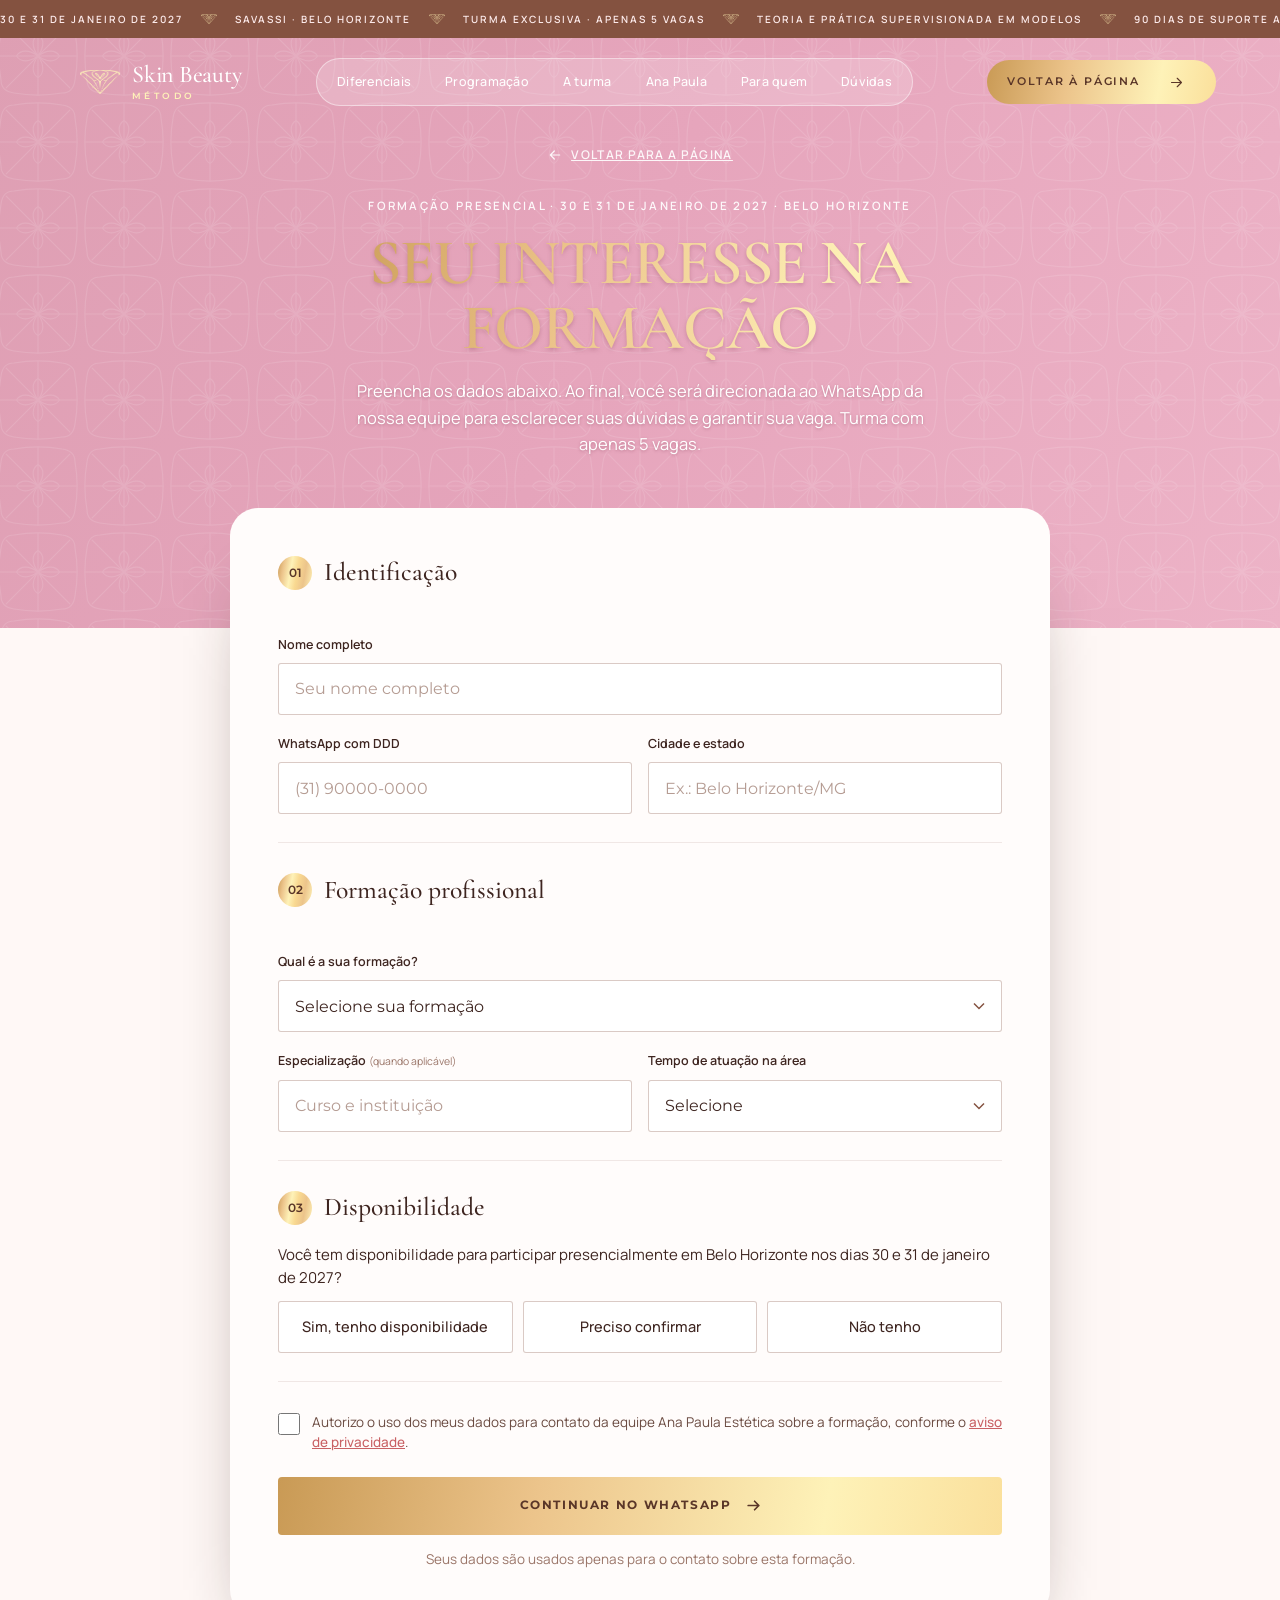
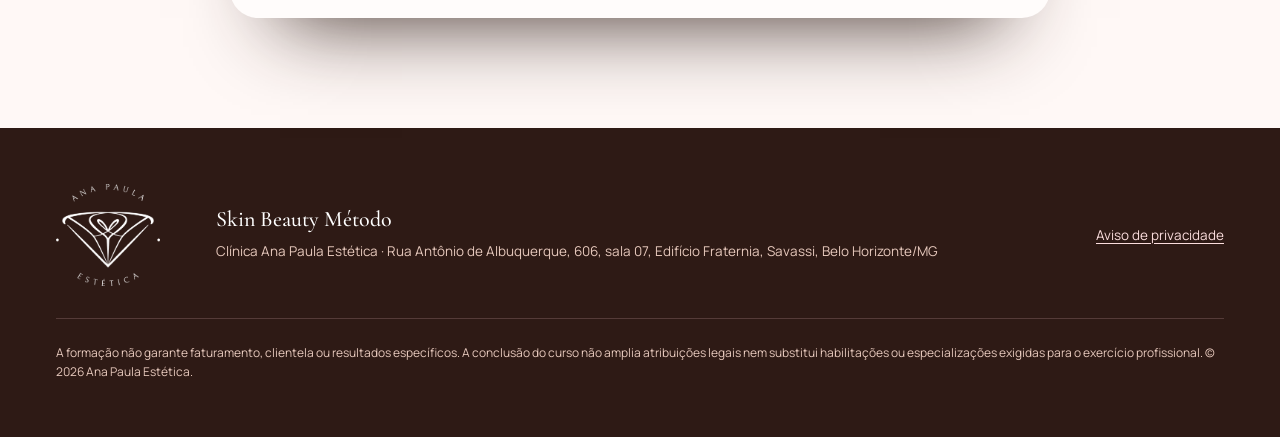
==== commit 238192b5: "Resultados: fotos de antes e depois, 2 vídeos e depoimento real Co-Authored-By: Claude Opus 5.5 <nor" ====
--- a/inscricao.html
+++ b/inscricao.html
@@ -1498,6 +1498,27 @@
 .s-ticket__msg{margin-top:16px;font-size:13px;line-height:1.55;color:rgba(62,37,32,.7)}
 @media(max-width:900px){.s-ba,.s-quotes{grid-template-columns:1fr}.s-bento--3{grid-template-columns:1fr}}
 @media(max-width:600px){.s-origin__text{font-size:21px}.s-mock--days b{font-size:110px}.s-who__text{font-size:18px}}
+
+/* resultados: pares, vídeos e depoimento */
+.s-pairs{display:grid;grid-template-columns:1fr 1fr;gap:18px}
+.s-pair{margin:0;padding:12px;border-radius:26px;background:#fff;box-shadow:0 30px 50px -36px rgba(132,82,64,.6)}
+.s-pair__imgs{display:grid;grid-template-columns:1fr 1fr;gap:8px}
+.s-pair__imgs>div{position:relative;border-radius:18px;overflow:hidden;aspect-ratio:9/15;background:#F4C9CF}
+.s-pair__imgs img{width:100%;height:100%;object-fit:cover;display:block}
+.s-pair figcaption{padding:14px 8px 4px;font-size:13px;line-height:1.5;color:#6A4A40}
+.s-pair figcaption b{display:block;margin-bottom:2px;font-size:11px;letter-spacing:.16em;text-transform:uppercase;color:#C96164}
+.s-media{display:grid;grid-template-columns:1fr 1fr 1.25fr;gap:18px;max-width:1060px;margin:18px auto 0;align-items:stretch}
+.s-vid{margin:0;padding:10px;border-radius:26px;background:#3E2520;box-shadow:0 30px 50px -36px rgba(62,37,32,.8)}
+.s-vid video{display:block;width:100%;aspect-ratio:9/16;object-fit:cover;border-radius:18px;background:#2A1814}
+.s-vid figcaption{padding:12px 8px 4px;font-size:12px;font-weight:600;letter-spacing:.14em;text-transform:uppercase;color:#F9D991}
+.s-print{position:relative;margin:0;padding:22px;border-radius:26px;background:linear-gradient(160deg,#fff,#FCE9E7);display:flex;flex-direction:column;justify-content:center;box-shadow:0 30px 50px -36px rgba(132,82,64,.6)}
+.s-print__tag{align-self:flex-start;padding:6px 12px;border-radius:999px;background:var(--goldm);font-size:10.5px;font-weight:700;letter-spacing:.16em;text-transform:uppercase;color:#5A3628}
+.s-print img{width:100%;height:auto;margin-top:16px;border-radius:16px;box-shadow:0 14px 30px -20px rgba(62,37,32,.5)}
+.s-print blockquote{margin:0;padding-top:20px}
+.s-print blockquote p{font:500 clamp(19px,1.6vw,22px)/1.35 var(--serif);font-style:italic;color:#3E2520}
+.s-print cite{display:block;margin-top:10px;font-style:normal;font-size:12px;font-weight:600;color:#C96164}
+@media(max-width:900px){.s-pairs{grid-template-columns:1fr}.s-media{grid-template-columns:1fr 1fr}.s-print{grid-column:1/-1}}
+@media(max-width:600px){.s-pair{padding:8px;border-radius:22px}.s-media{gap:10px}.s-vid{padding:6px;border-radius:20px}.s-vid figcaption{font-size:10px;letter-spacing:.08em}}
 /* ===== Página de inscrição ===== */
 .ins__top{background:linear-gradient(115deg,var(--r3) 0%,var(--r1) 48%,var(--r2) 100%);padding:clamp(130px,16vh,170px) 0 clamp(120px,14vw,170px);color:#fff;position:relative;overflow:hidden}
 .ins__top::after{content:"";position:absolute;inset:0;background:url("assets/diamond-pattern-w.svg") center/86px 86px repeat;opacity:.18;pointer-events:none}
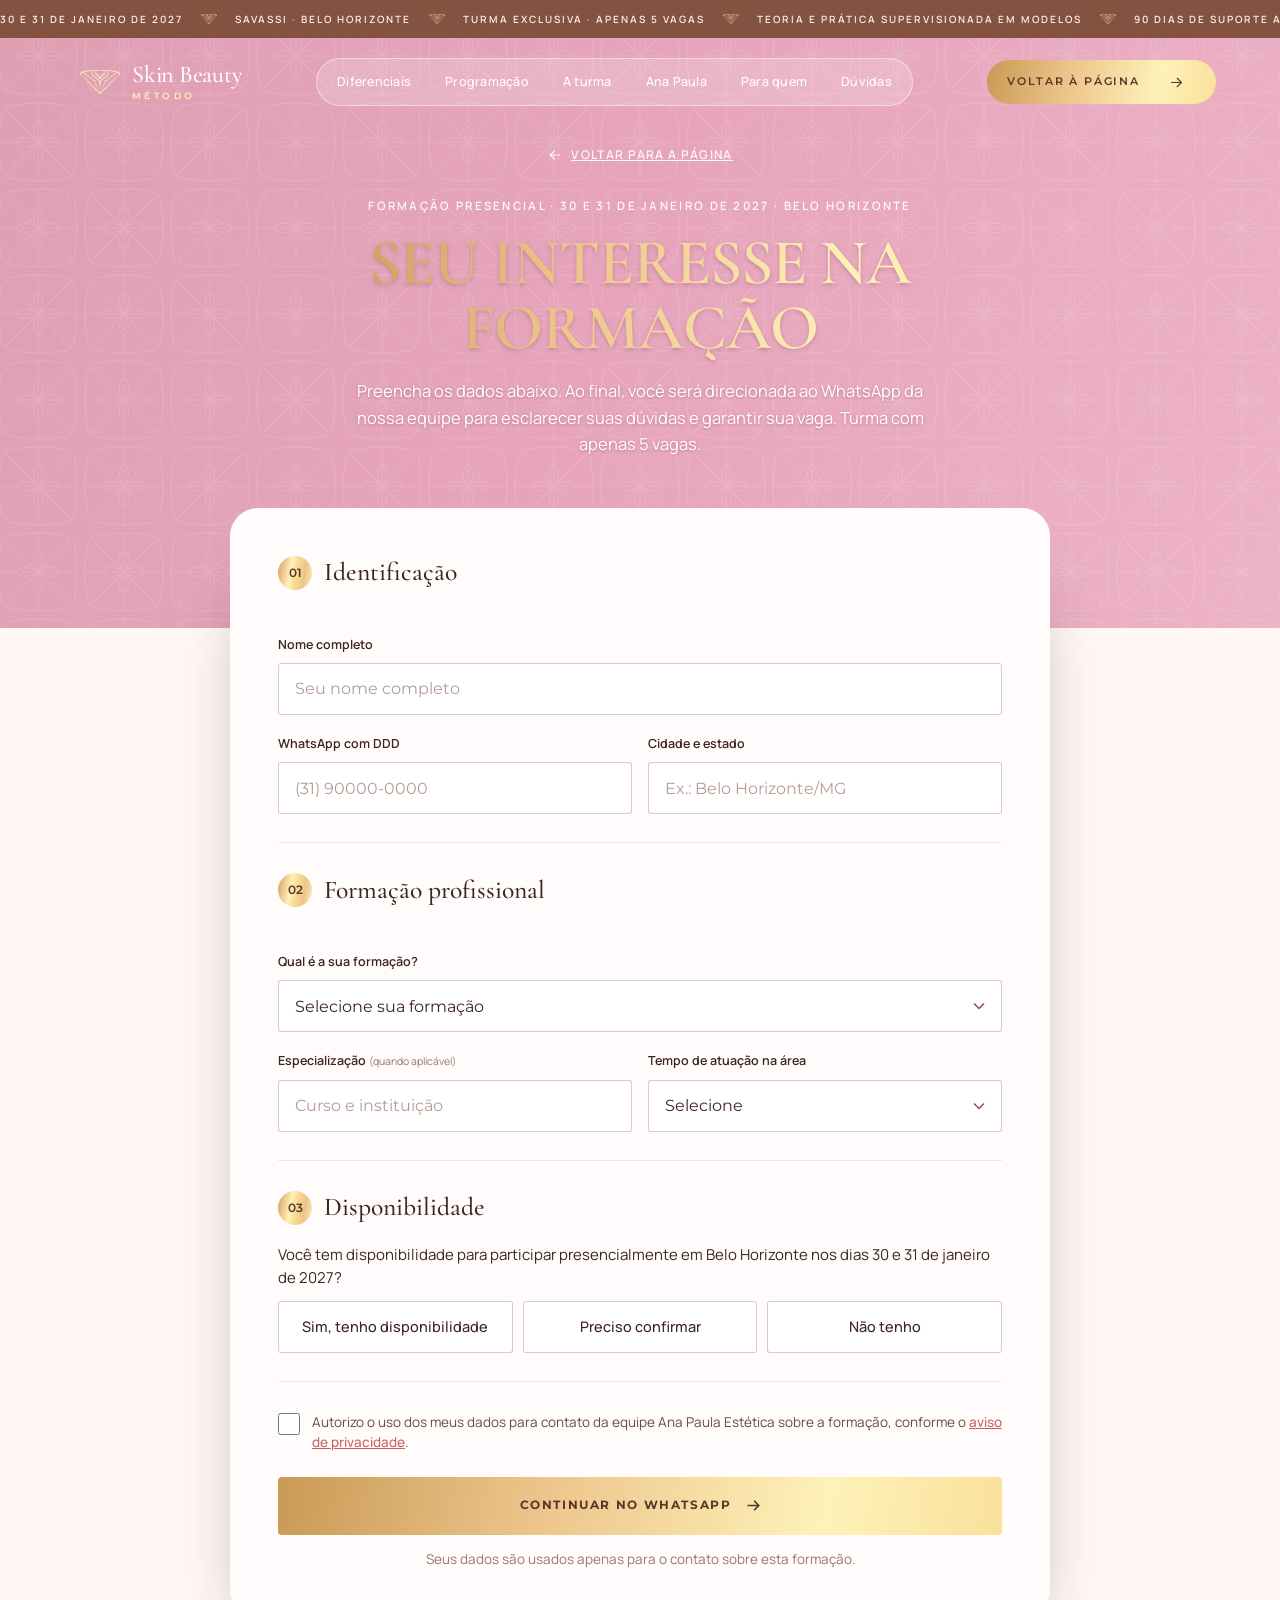
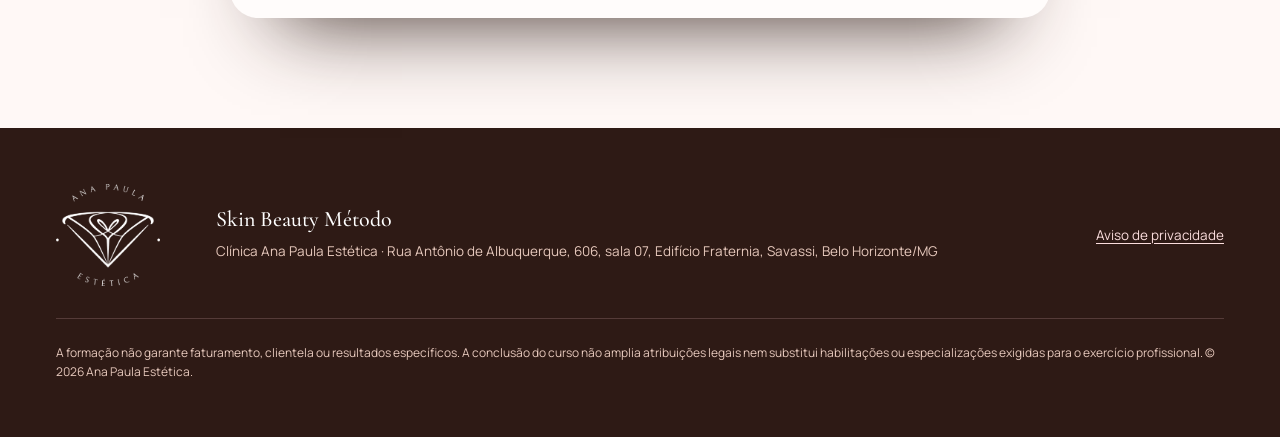
==== commit 455133b1: "Vídeos de resultados no formato reels (9:16), no padrão dos cards Co-Authored-By: Claude Opus 5.5 <n" ====
--- a/inscricao.html
+++ b/inscricao.html
@@ -1507,18 +1507,17 @@
 .s-pair__imgs img{width:100%;height:100%;object-fit:cover;display:block}
 .s-pair figcaption{padding:14px 8px 4px;font-size:13px;line-height:1.5;color:#6A4A40}
 .s-pair figcaption b{display:block;margin-bottom:2px;font-size:11px;letter-spacing:.16em;text-transform:uppercase;color:#C96164}
-.s-media{display:grid;grid-template-columns:1fr 1fr 1.25fr;gap:18px;max-width:1060px;margin:18px auto 0;align-items:stretch}
-.s-vid{margin:0;padding:10px;border-radius:26px;background:#3E2520;box-shadow:0 30px 50px -36px rgba(62,37,32,.8)}
-.s-vid video{display:block;width:100%;aspect-ratio:9/16;object-fit:cover;border-radius:18px;background:#2A1814}
-.s-vid figcaption{padding:12px 8px 4px;font-size:12px;font-weight:600;letter-spacing:.14em;text-transform:uppercase;color:#F9D991}
+.s-media{display:grid;grid-template-columns:1fr 1fr;gap:18px;margin-top:18px;align-items:stretch}
+.s-pair--vid .s-pair__imgs>div{aspect-ratio:9/16;background:#000}
+.s-pair__imgs video{width:100%;height:100%;object-fit:cover;display:block;background:#EAB3BC}
 .s-print{position:relative;margin:0;padding:22px;border-radius:26px;background:linear-gradient(160deg,#fff,#FCE9E7);display:flex;flex-direction:column;justify-content:center;box-shadow:0 30px 50px -36px rgba(132,82,64,.6)}
 .s-print__tag{align-self:flex-start;padding:6px 12px;border-radius:999px;background:var(--goldm);font-size:10.5px;font-weight:700;letter-spacing:.16em;text-transform:uppercase;color:#5A3628}
-.s-print img{width:100%;height:auto;margin-top:16px;border-radius:16px;box-shadow:0 14px 30px -20px rgba(62,37,32,.5)}
+.s-print img{width:100%;max-width:330px;height:auto;margin:16px auto 0;border-radius:16px;box-shadow:0 14px 30px -20px rgba(62,37,32,.5)}
 .s-print blockquote{margin:0;padding-top:20px}
 .s-print blockquote p{font:500 clamp(19px,1.6vw,22px)/1.35 var(--serif);font-style:italic;color:#3E2520}
 .s-print cite{display:block;margin-top:10px;font-style:normal;font-size:12px;font-weight:600;color:#C96164}
-@media(max-width:900px){.s-pairs{grid-template-columns:1fr}.s-media{grid-template-columns:1fr 1fr}.s-print{grid-column:1/-1}}
-@media(max-width:600px){.s-pair{padding:8px;border-radius:22px}.s-media{gap:10px}.s-vid{padding:6px;border-radius:20px}.s-vid figcaption{font-size:10px;letter-spacing:.08em}}
+@media(max-width:900px){.s-pairs,.s-media{grid-template-columns:1fr}}
+@media(max-width:600px){.s-pair{padding:8px;border-radius:22px}}
 /* ===== Página de inscrição ===== */
 .ins__top{background:linear-gradient(115deg,var(--r3) 0%,var(--r1) 48%,var(--r2) 100%);padding:clamp(130px,16vh,170px) 0 clamp(120px,14vw,170px);color:#fff;position:relative;overflow:hidden}
 .ins__top::after{content:"";position:absolute;inset:0;background:url("assets/diamond-pattern-w.svg") center/86px 86px repeat;opacity:.18;pointer-events:none}
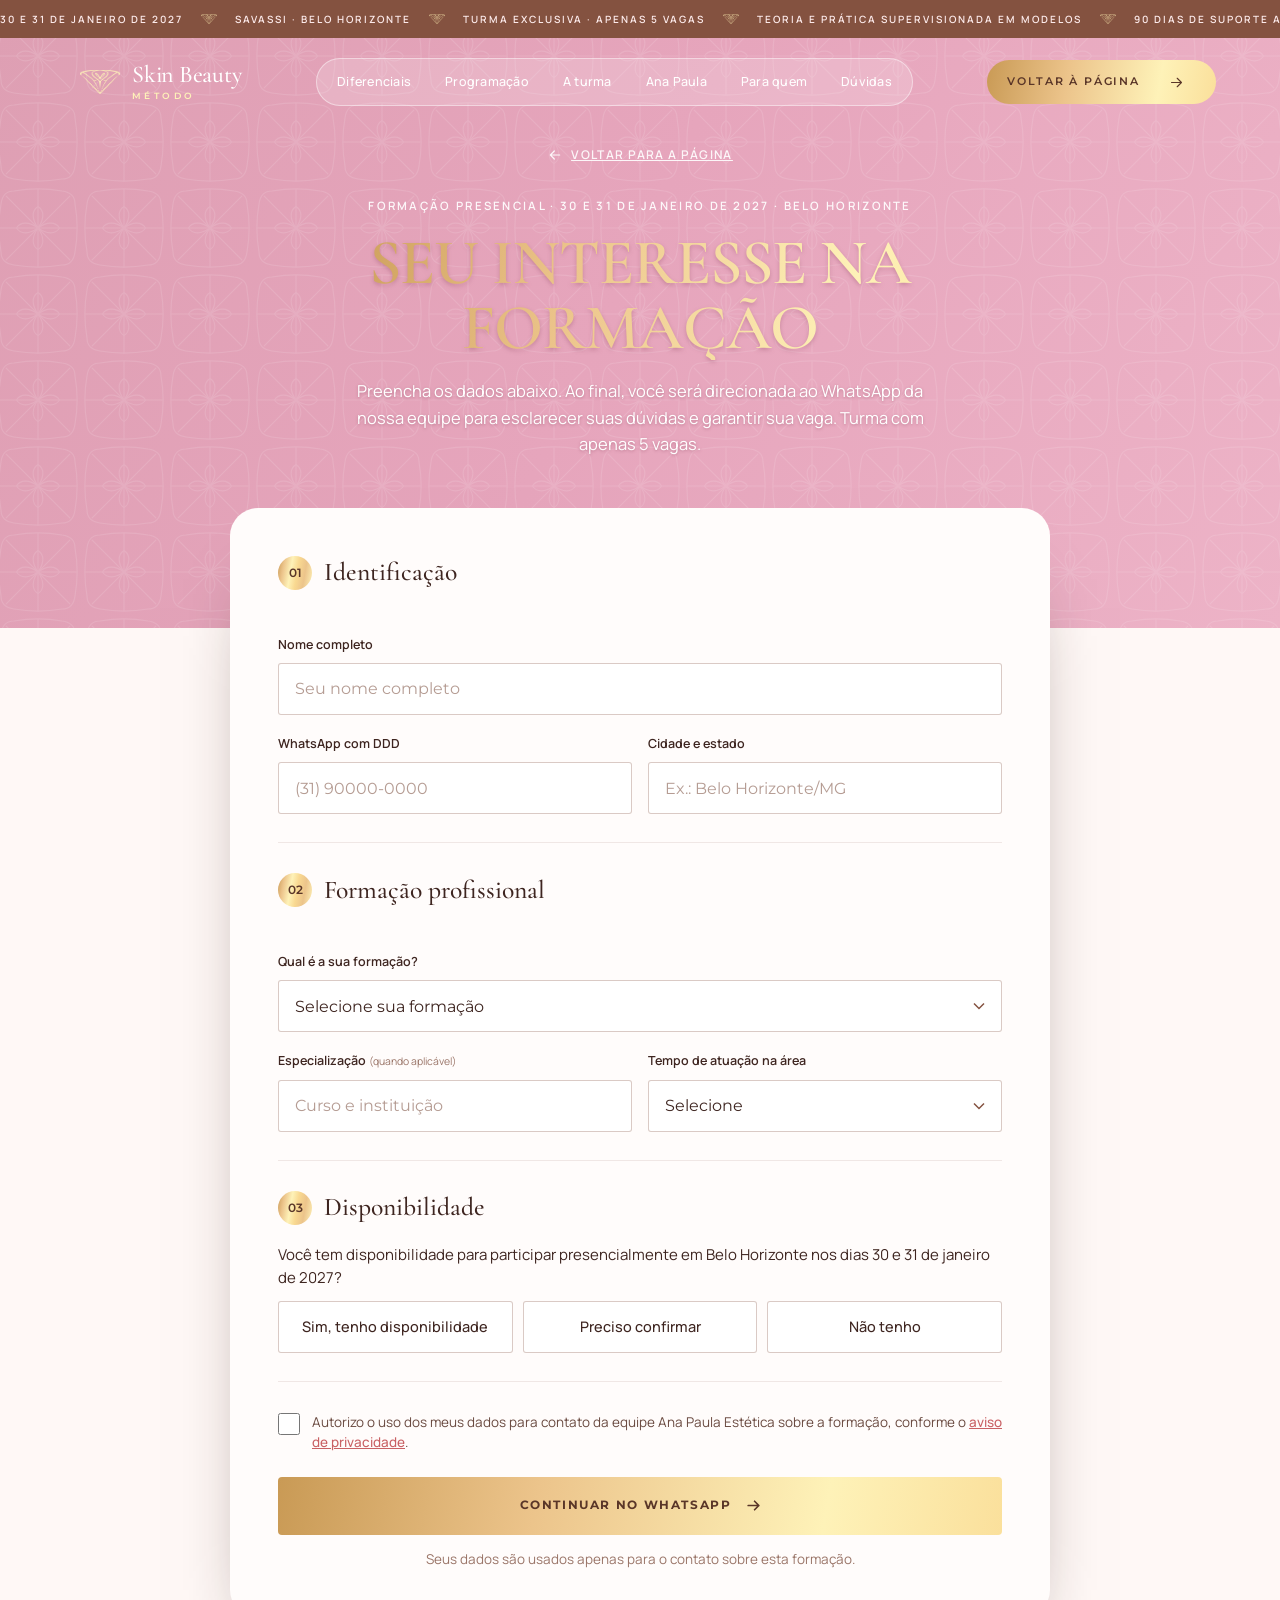
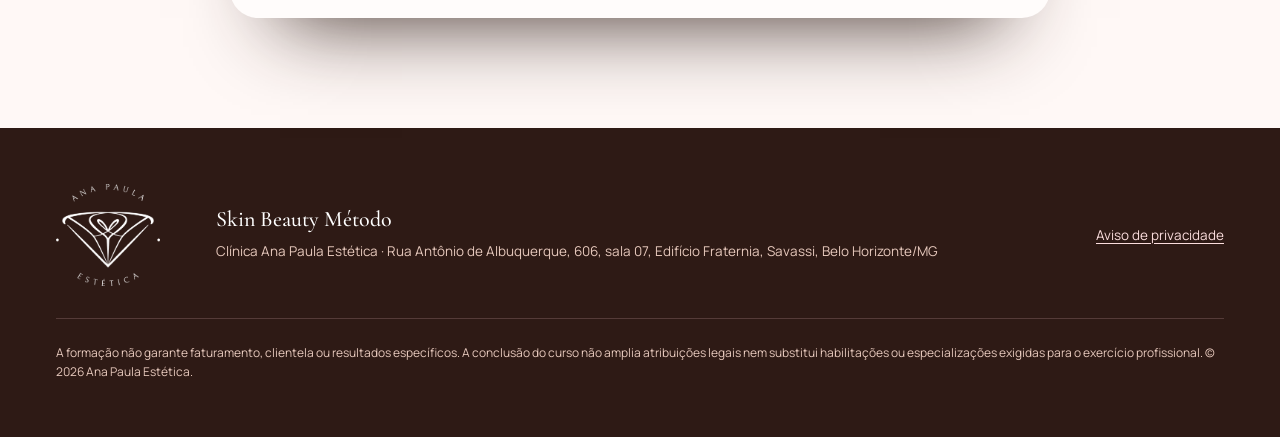
==== commit b8156fb3: "Celular: carrosséis andam para o lado conforme a rolagem Co-Authored-By: Claude Opus 5.5 <noreply@an" ====
--- a/inscricao.html
+++ b/inscricao.html
@@ -1377,6 +1377,7 @@
   .m-rail{display:flex!important;grid-template-columns:none!important;gap:12px;overflow-x:auto;overscroll-behavior-x:contain;scroll-snap-type:x mandatory;scroll-padding-left:var(--gut);
     margin-left:calc(-1*var(--gut));margin-right:calc(-1*var(--gut));padding:6px var(--gut) 14px;scrollbar-width:none;-webkit-overflow-scrolling:touch}
   .m-rail::-webkit-scrollbar{display:none}
+  .m-rail.m-auto{scroll-snap-type:none}
   .m-rail>*{flex:0 0 84%;scroll-snap-align:start;margin:0!important;grid-column:auto!important;grid-row:auto!important}
   .s-cards--3.m-rail .s-card{display:block}
   .s-cards--3.m-rail .s-ico{margin-bottom:18px}
@@ -1507,8 +1508,11 @@
 .s-pair__imgs img{width:100%;height:100%;object-fit:cover;display:block}
 .s-pair figcaption{padding:14px 8px 4px;font-size:13px;line-height:1.5;color:#6A4A40}
 .s-pair figcaption b{display:block;margin-bottom:2px;font-size:11px;letter-spacing:.16em;text-transform:uppercase;color:#C96164}
-.s-media{display:grid;grid-template-columns:1fr 1fr;gap:18px;margin-top:18px;align-items:stretch}
-.s-pair--vid .s-pair__imgs>div{aspect-ratio:9/16;background:#000}
+.s-media{display:grid;grid-template-columns:2.1fr 1fr;gap:18px;margin-top:18px;align-items:stretch}
+.s-pair--vid .s-pair__imgs{grid-template-columns:repeat(3,1fr)}
+.s-pair--vid .s-pair__imgs>div{aspect-ratio:9/16;background:#2A1814}
+.s-swipe{display:none}@media(max-width:600px){.s-swipe{display:inline}}
+.s-pair__imgs iframe{position:absolute;inset:0;width:100%;height:100%;border:0;display:block}
 .s-pair__imgs video{width:100%;height:100%;object-fit:cover;display:block;background:#EAB3BC}
 .s-print{position:relative;margin:0;padding:22px;border-radius:26px;background:linear-gradient(160deg,#fff,#FCE9E7);display:flex;flex-direction:column;justify-content:center;box-shadow:0 30px 50px -36px rgba(132,82,64,.6)}
 .s-print__tag{align-self:flex-start;padding:6px 12px;border-radius:999px;background:var(--goldm);font-size:10.5px;font-weight:700;letter-spacing:.16em;text-transform:uppercase;color:#5A3628}
@@ -1517,6 +1521,7 @@
 .s-print blockquote p{font:500 clamp(19px,1.6vw,22px)/1.35 var(--serif);font-style:italic;color:#3E2520}
 .s-print cite{display:block;margin-top:10px;font-style:normal;font-size:12px;font-weight:600;color:#C96164}
 @media(max-width:900px){.s-pairs,.s-media{grid-template-columns:1fr}}
+@media(max-width:600px){.s-pair--vid .s-pair__imgs{grid-template-columns:none;grid-auto-flow:column;grid-auto-columns:68%;overflow-x:auto;scroll-snap-type:x mandatory;-webkit-overflow-scrolling:touch;scrollbar-width:none}.s-pair--vid .s-pair__imgs::-webkit-scrollbar{display:none}.s-pair--vid .s-pair__imgs>div{scroll-snap-align:start}}
 @media(max-width:600px){.s-pair{padding:8px;border-radius:22px}}
 /* ===== Página de inscrição ===== */
 .ins__top{background:linear-gradient(115deg,var(--r3) 0%,var(--r1) 48%,var(--r2) 100%);padding:clamp(130px,16vh,170px) 0 clamp(120px,14vw,170px);color:#fff;position:relative;overflow:hidden}
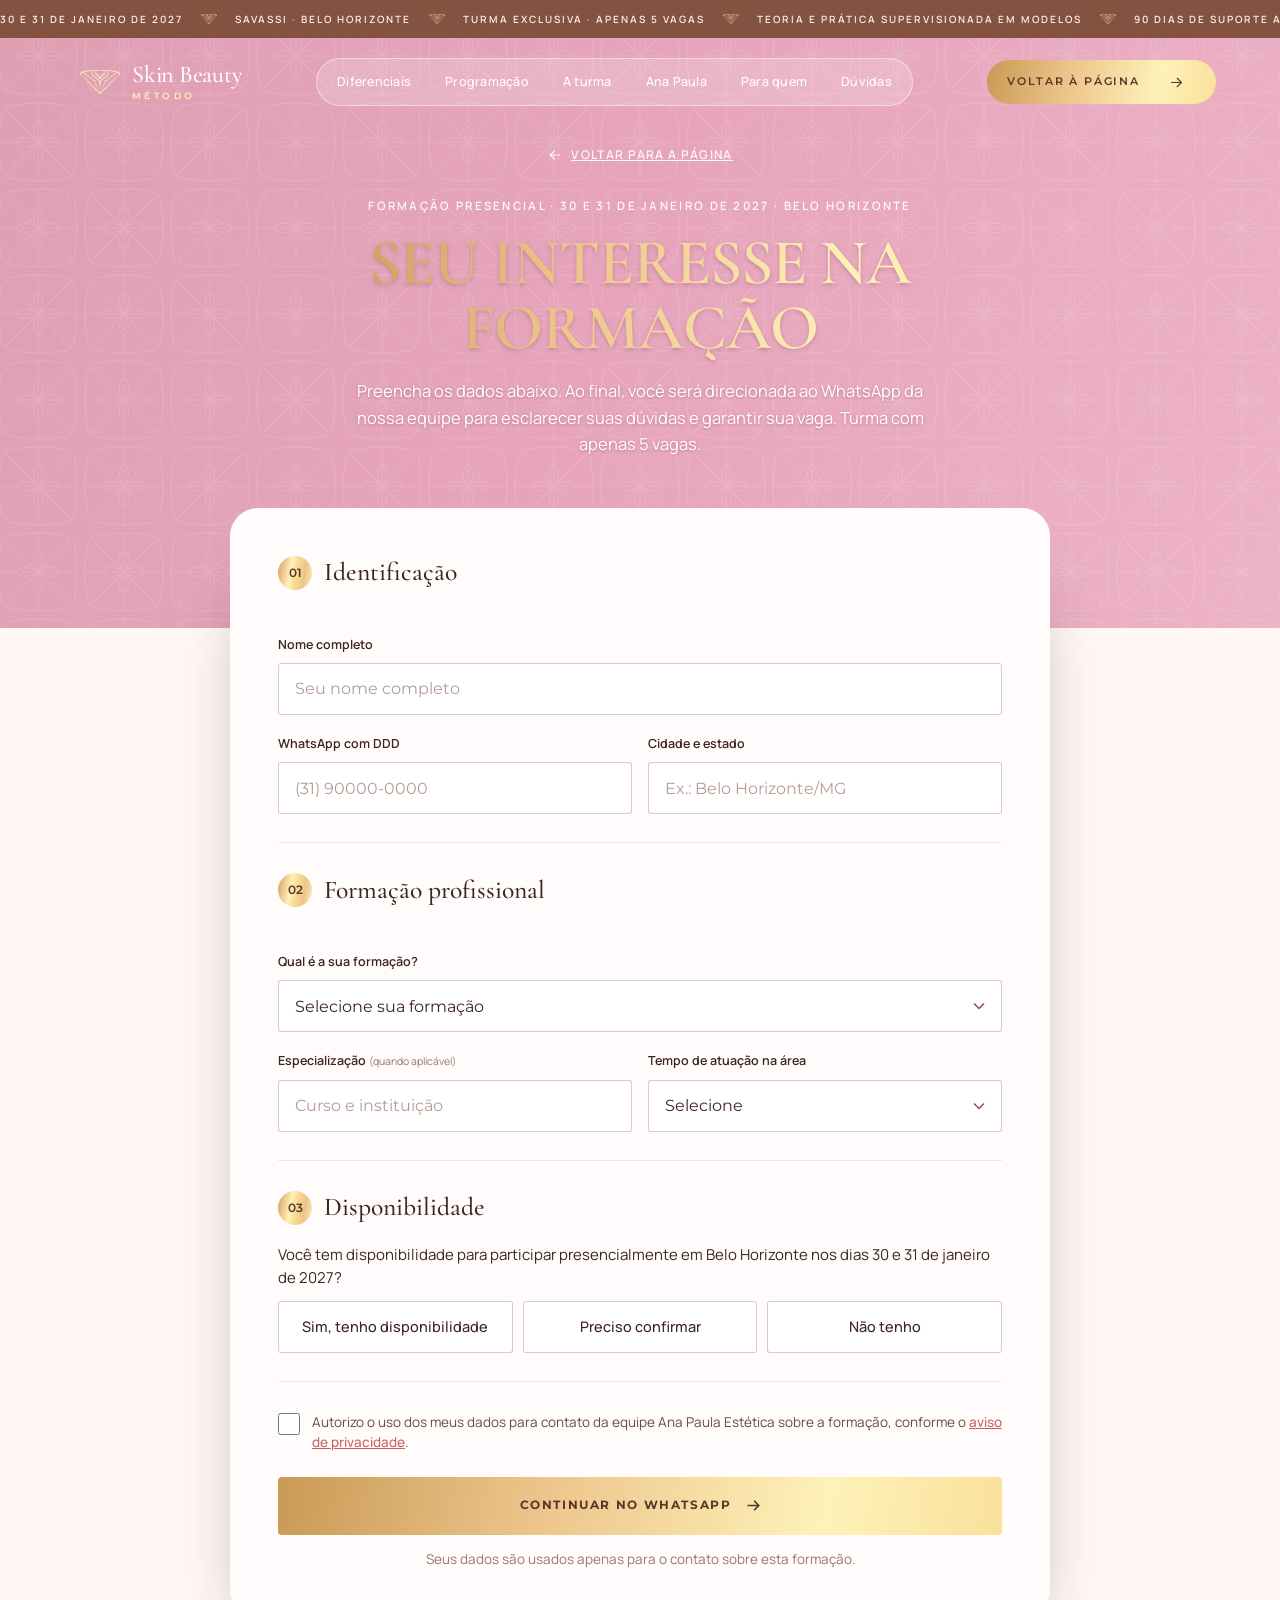
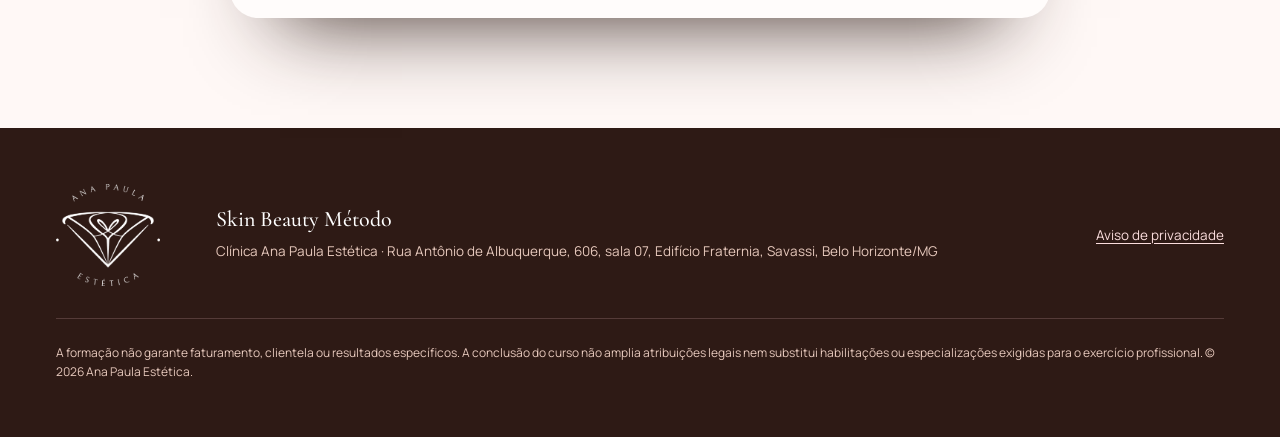
==== commit 797520a0: "Celular: efeito de rolagem lateral também nos vídeos Co-Authored-By: Claude Opus 5.5 <noreply@anthro" ====
--- a/inscricao.html
+++ b/inscricao.html
@@ -1377,7 +1377,7 @@
   .m-rail{display:flex!important;grid-template-columns:none!important;gap:12px;overflow-x:auto;overscroll-behavior-x:contain;scroll-snap-type:x mandatory;scroll-padding-left:var(--gut);
     margin-left:calc(-1*var(--gut));margin-right:calc(-1*var(--gut));padding:6px var(--gut) 14px;scrollbar-width:none;-webkit-overflow-scrolling:touch}
   .m-rail::-webkit-scrollbar{display:none}
-  .m-rail.m-auto{scroll-snap-type:none}
+  .m-rail.m-auto,.s-pair__imgs.m-auto{scroll-snap-type:none}
   .m-rail>*{flex:0 0 84%;scroll-snap-align:start;margin:0!important;grid-column:auto!important;grid-row:auto!important}
   .s-cards--3.m-rail .s-card{display:block}
   .s-cards--3.m-rail .s-ico{margin-bottom:18px}
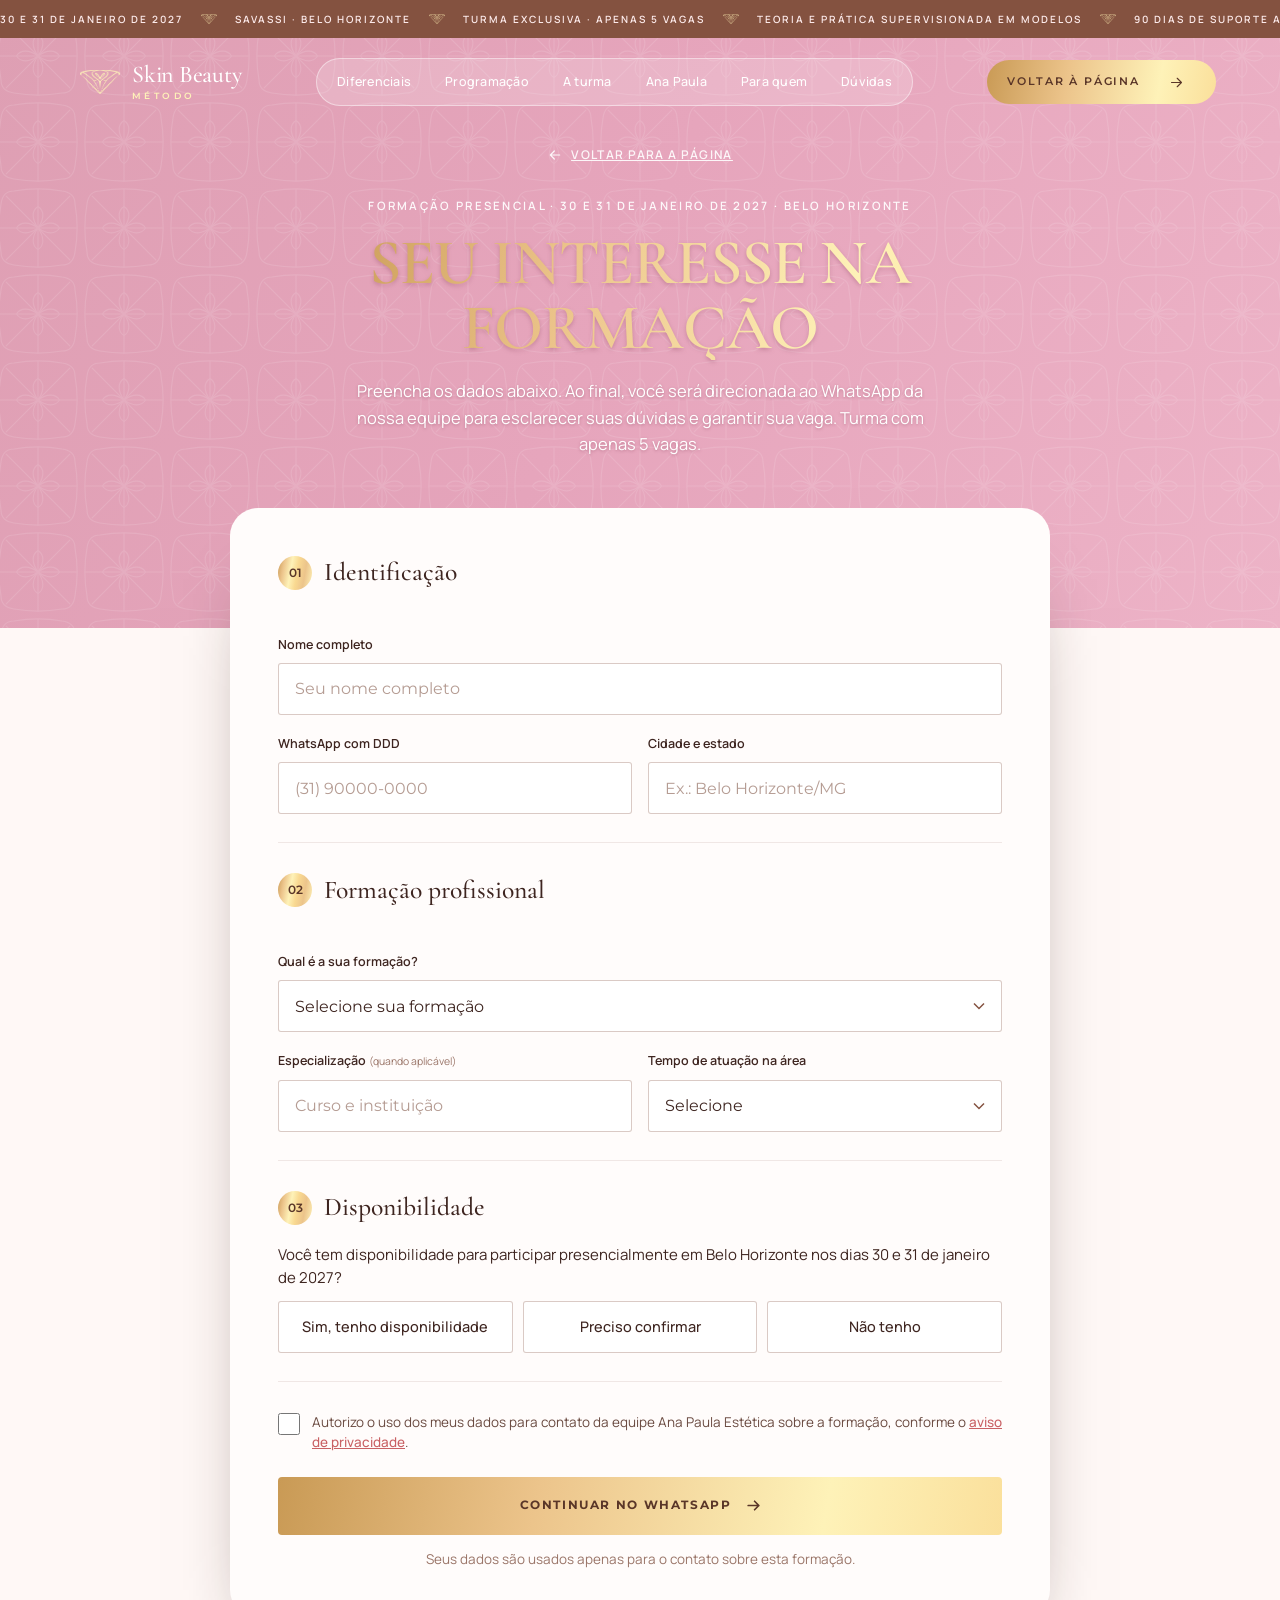
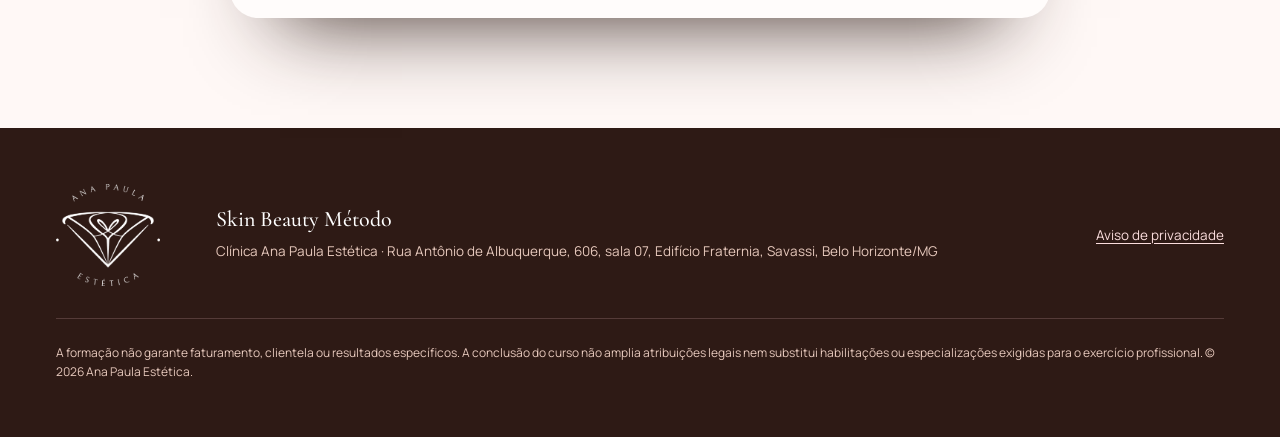
==== commit 4edd0d41: "Celular: carrosséis fixam na tela e passam card a card, com pausa para leitura Co-Authored-By: Claud" ====
--- a/inscricao.html
+++ b/inscricao.html
@@ -1378,6 +1378,9 @@
     margin-left:calc(-1*var(--gut));margin-right:calc(-1*var(--gut));padding:6px var(--gut) 14px;scrollbar-width:none;-webkit-overflow-scrolling:touch}
   .m-rail::-webkit-scrollbar{display:none}
   .m-rail.m-auto,.s-pair__imgs.m-auto{scroll-snap-type:none}
+  @supports (overflow:clip){.s{overflow:clip}}
+  .m-pin{position:relative}
+  .m-pin__in{position:sticky;top:88px}
   .m-rail>*{flex:0 0 84%;scroll-snap-align:start;margin:0!important;grid-column:auto!important;grid-row:auto!important}
   .s-cards--3.m-rail .s-card{display:block}
   .s-cards--3.m-rail .s-ico{margin-bottom:18px}
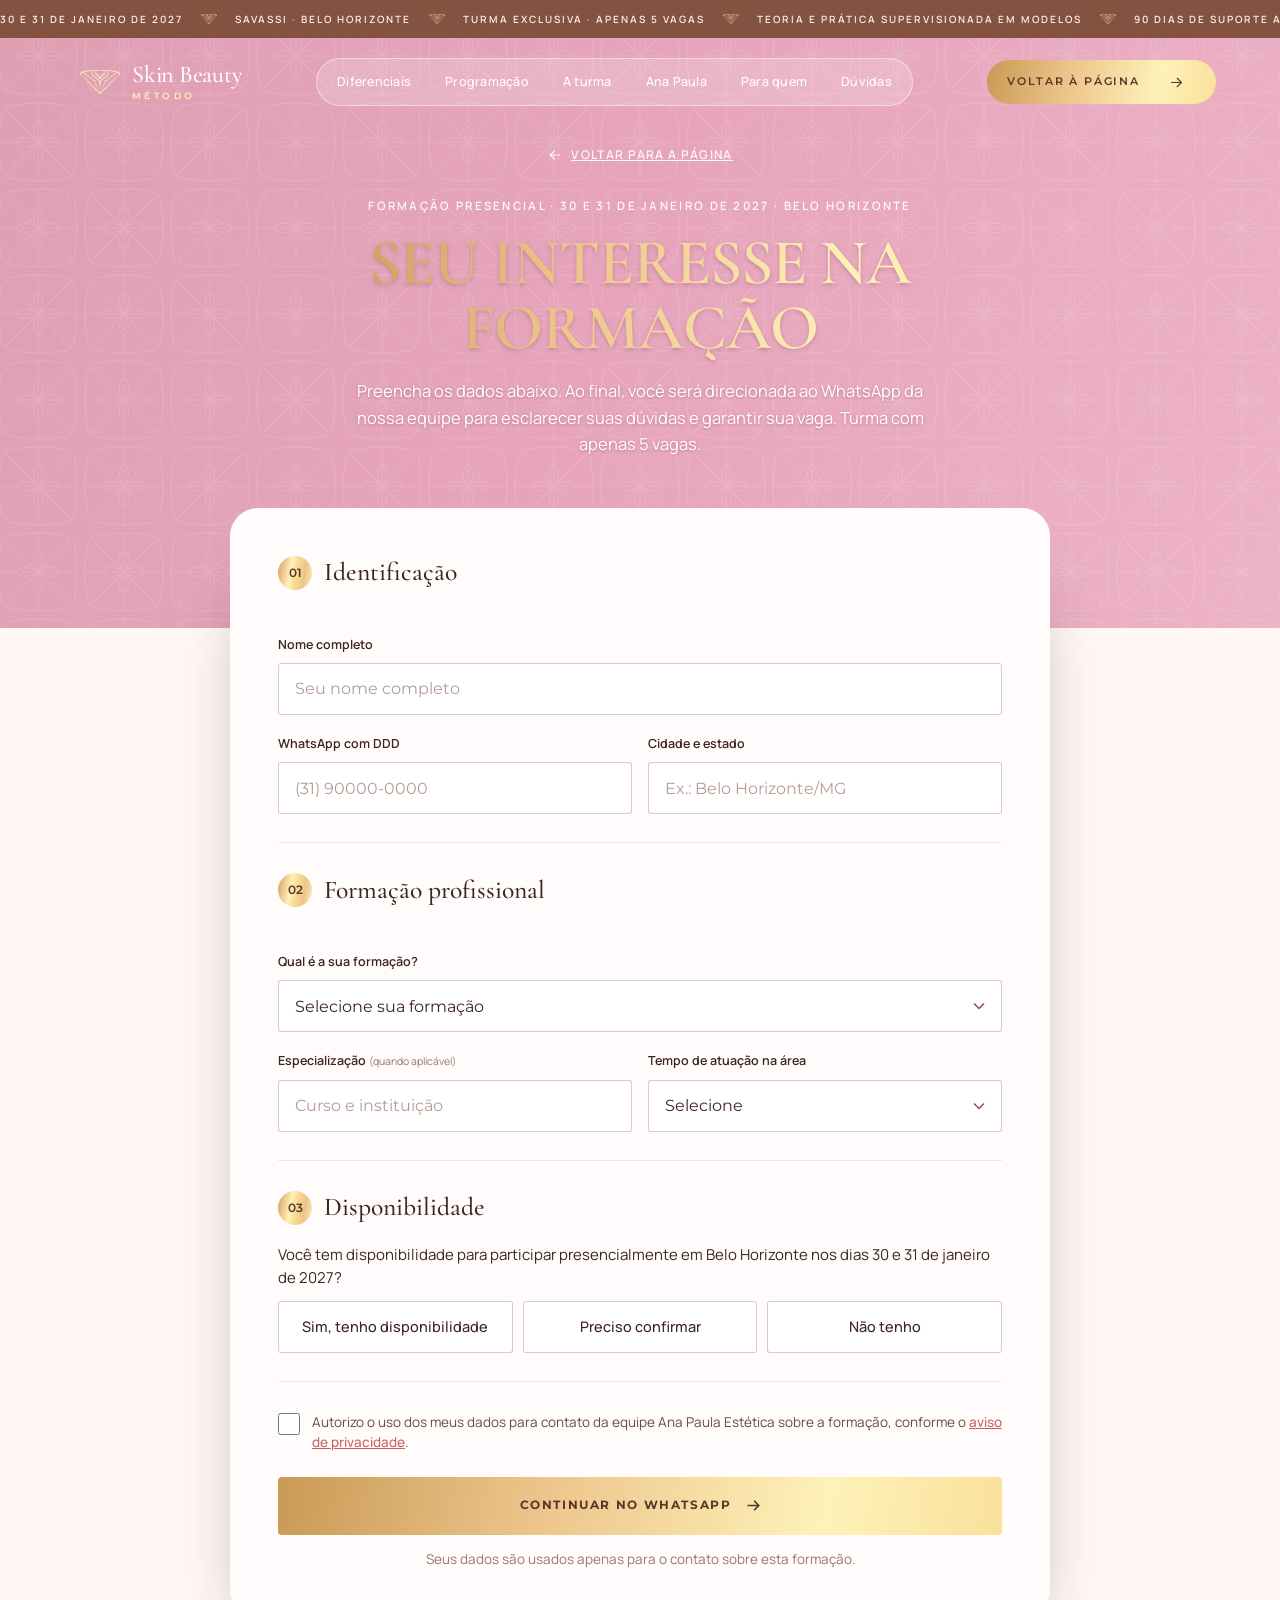
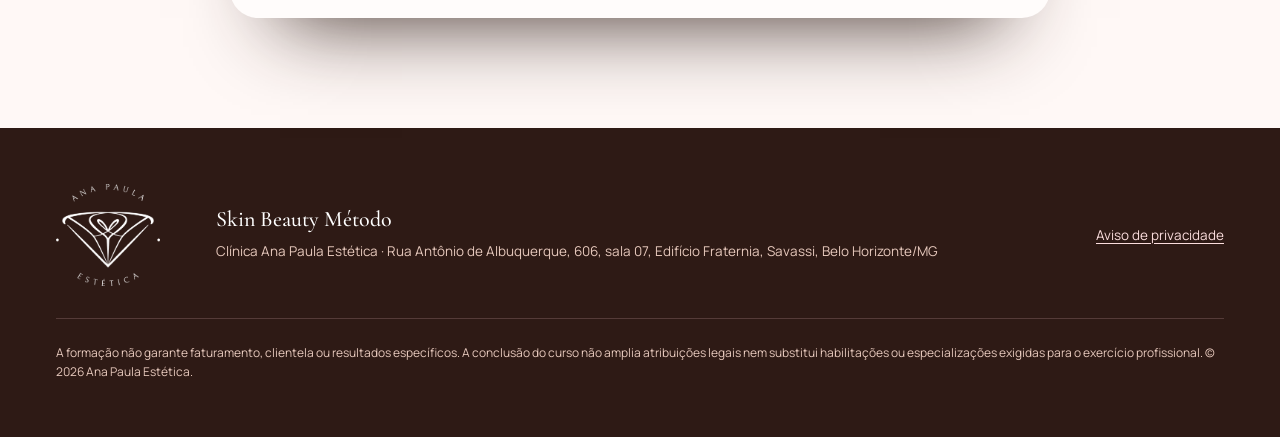
==== commit 0c2ab7c1: "Efeito de abas: seções deslizam por cima da anterior ao rolar Co-Authored-By: Claude Opus 5.5 <norep" ====
--- a/inscricao.html
+++ b/inscricao.html
@@ -1526,6 +1526,12 @@
 @media(max-width:900px){.s-pairs,.s-media{grid-template-columns:1fr}}
 @media(max-width:600px){.s-pair--vid .s-pair__imgs{grid-template-columns:none;grid-auto-flow:column;grid-auto-columns:68%;overflow-x:auto;scroll-snap-type:x mandatory;-webkit-overflow-scrolling:touch;scrollbar-width:none}.s-pair--vid .s-pair__imgs::-webkit-scrollbar{display:none}.s-pair--vid .s-pair__imgs>div{scroll-snap-align:start}}
 @media(max-width:600px){.s-pair{padding:8px;border-radius:22px}}
+
+/* ===== Efeito de abas: cada seção desliza por cima da anterior ===== */
+.stack>.s{position:sticky;top:var(--st,0px);z-index:1;border-radius:clamp(24px,3.2vw,44px) clamp(24px,3.2vw,44px) 0 0;
+  box-shadow:0 -28px 60px -34px rgba(62,37,32,.42),inset 0 0 0 100vmax rgba(42,24,20,var(--dim,0));will-change:transform}
+.stack>.s.s--dark{background-color:#3A221D}
+.stack>.s:last-of-type{border-radius:clamp(24px,3.2vw,44px) clamp(24px,3.2vw,44px) 0 0}
 /* ===== Página de inscrição ===== */
 .ins__top{background:linear-gradient(115deg,var(--r3) 0%,var(--r1) 48%,var(--r2) 100%);padding:clamp(130px,16vh,170px) 0 clamp(120px,14vw,170px);color:#fff;position:relative;overflow:hidden}
 .ins__top::after{content:"";position:absolute;inset:0;background:url("assets/diamond-pattern-w.svg") center/86px 86px repeat;opacity:.18;pointer-events:none}
